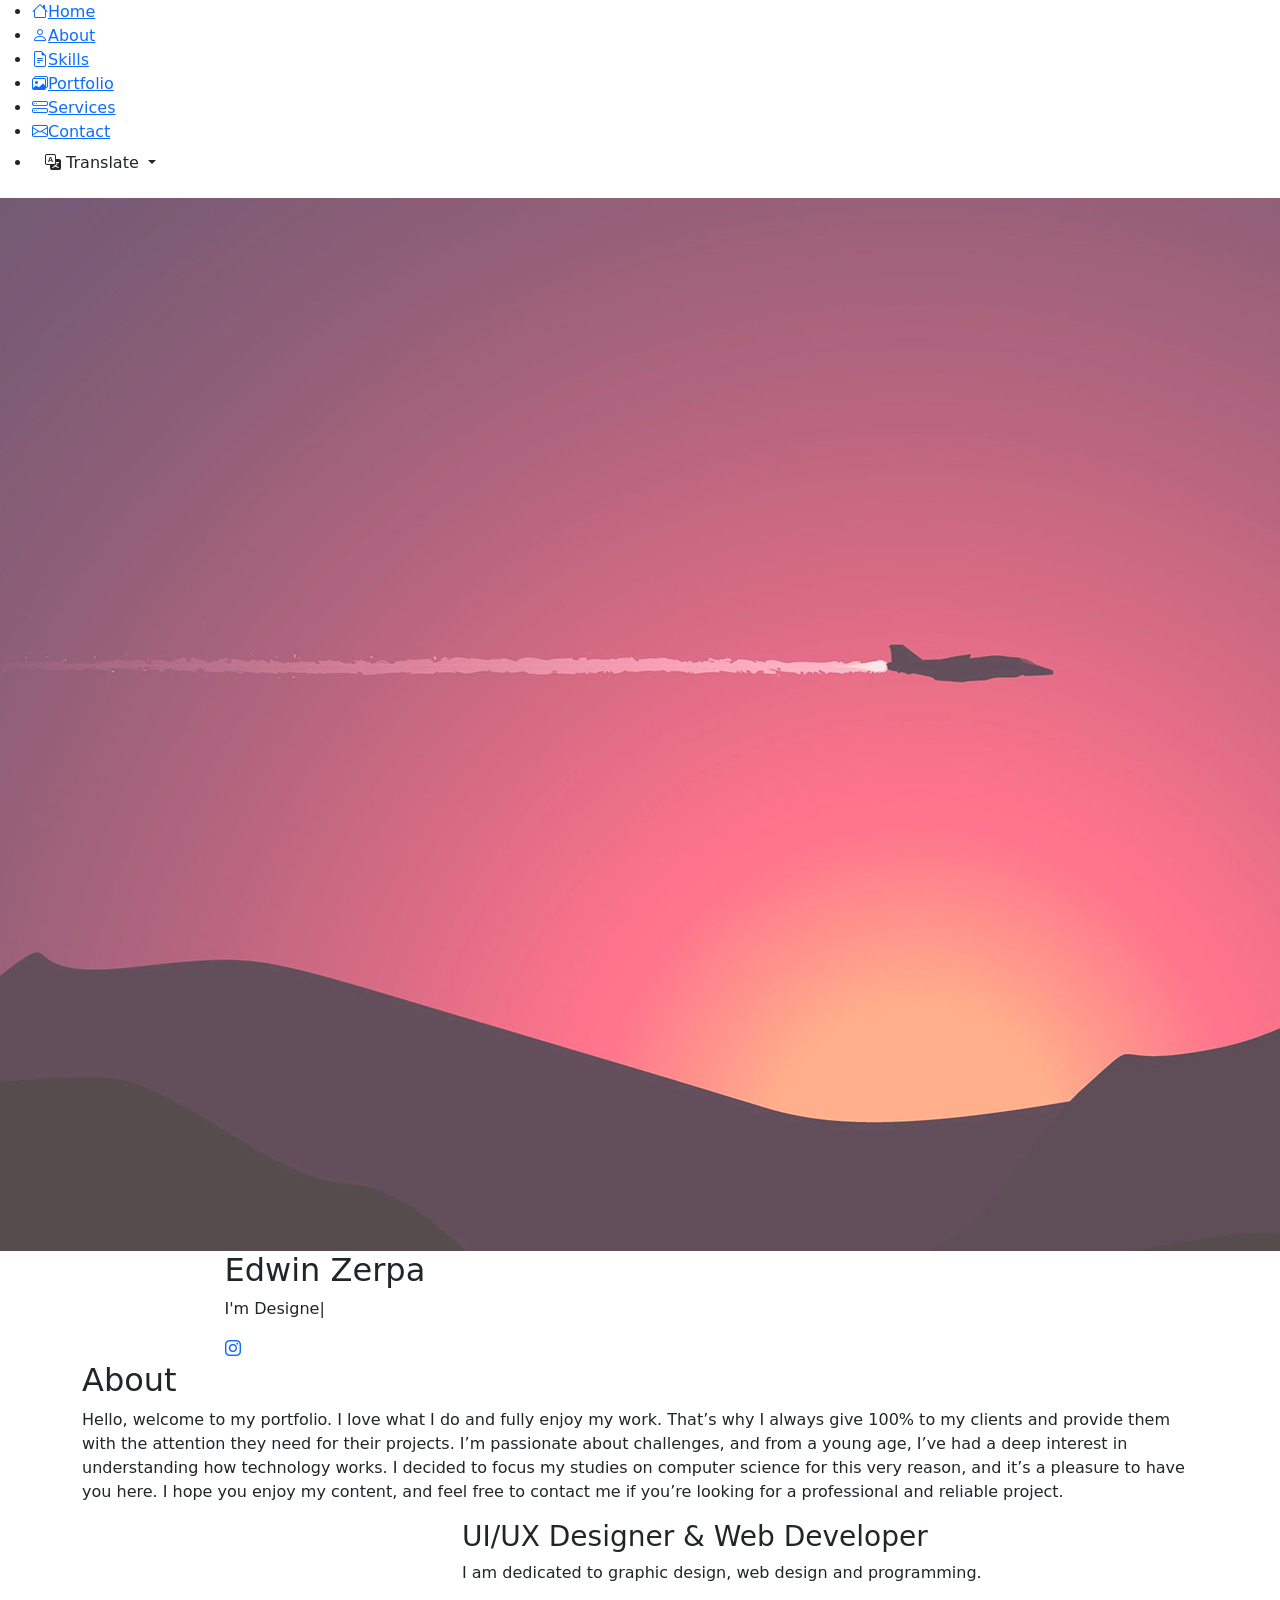
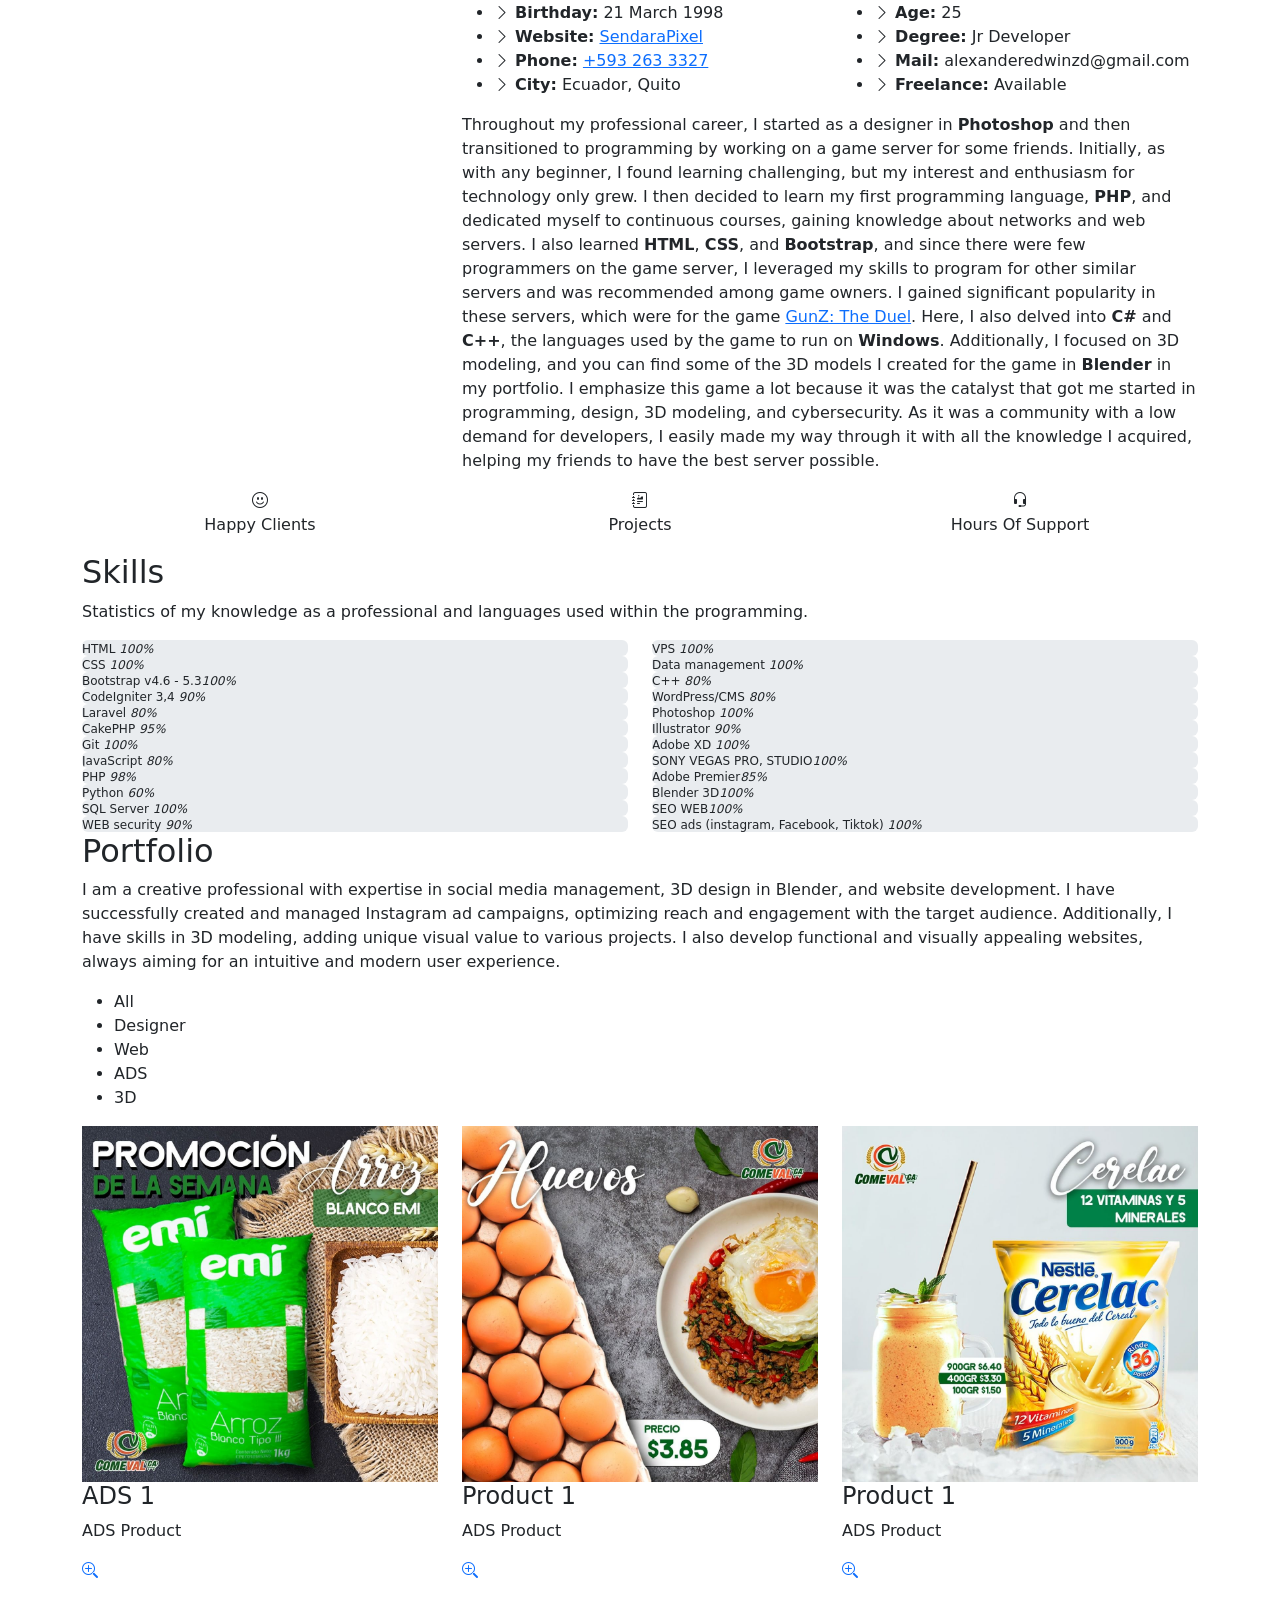
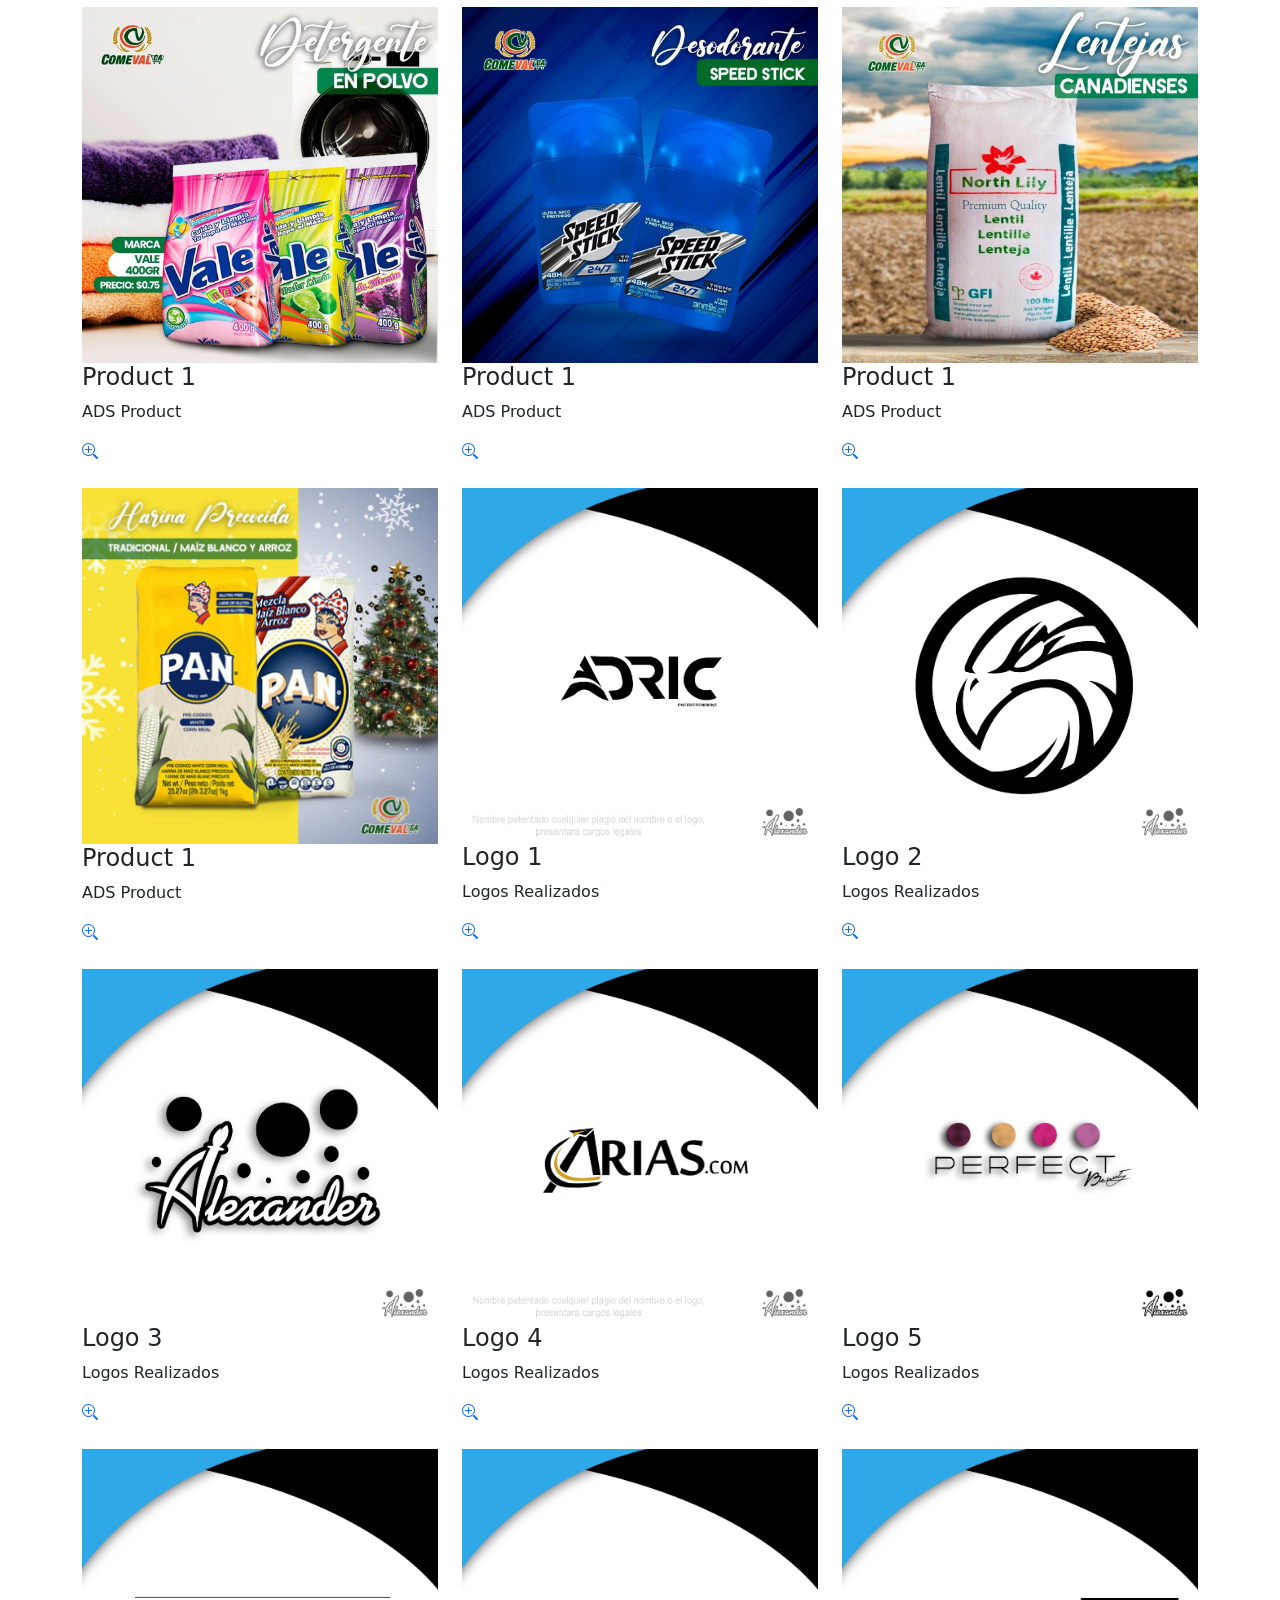
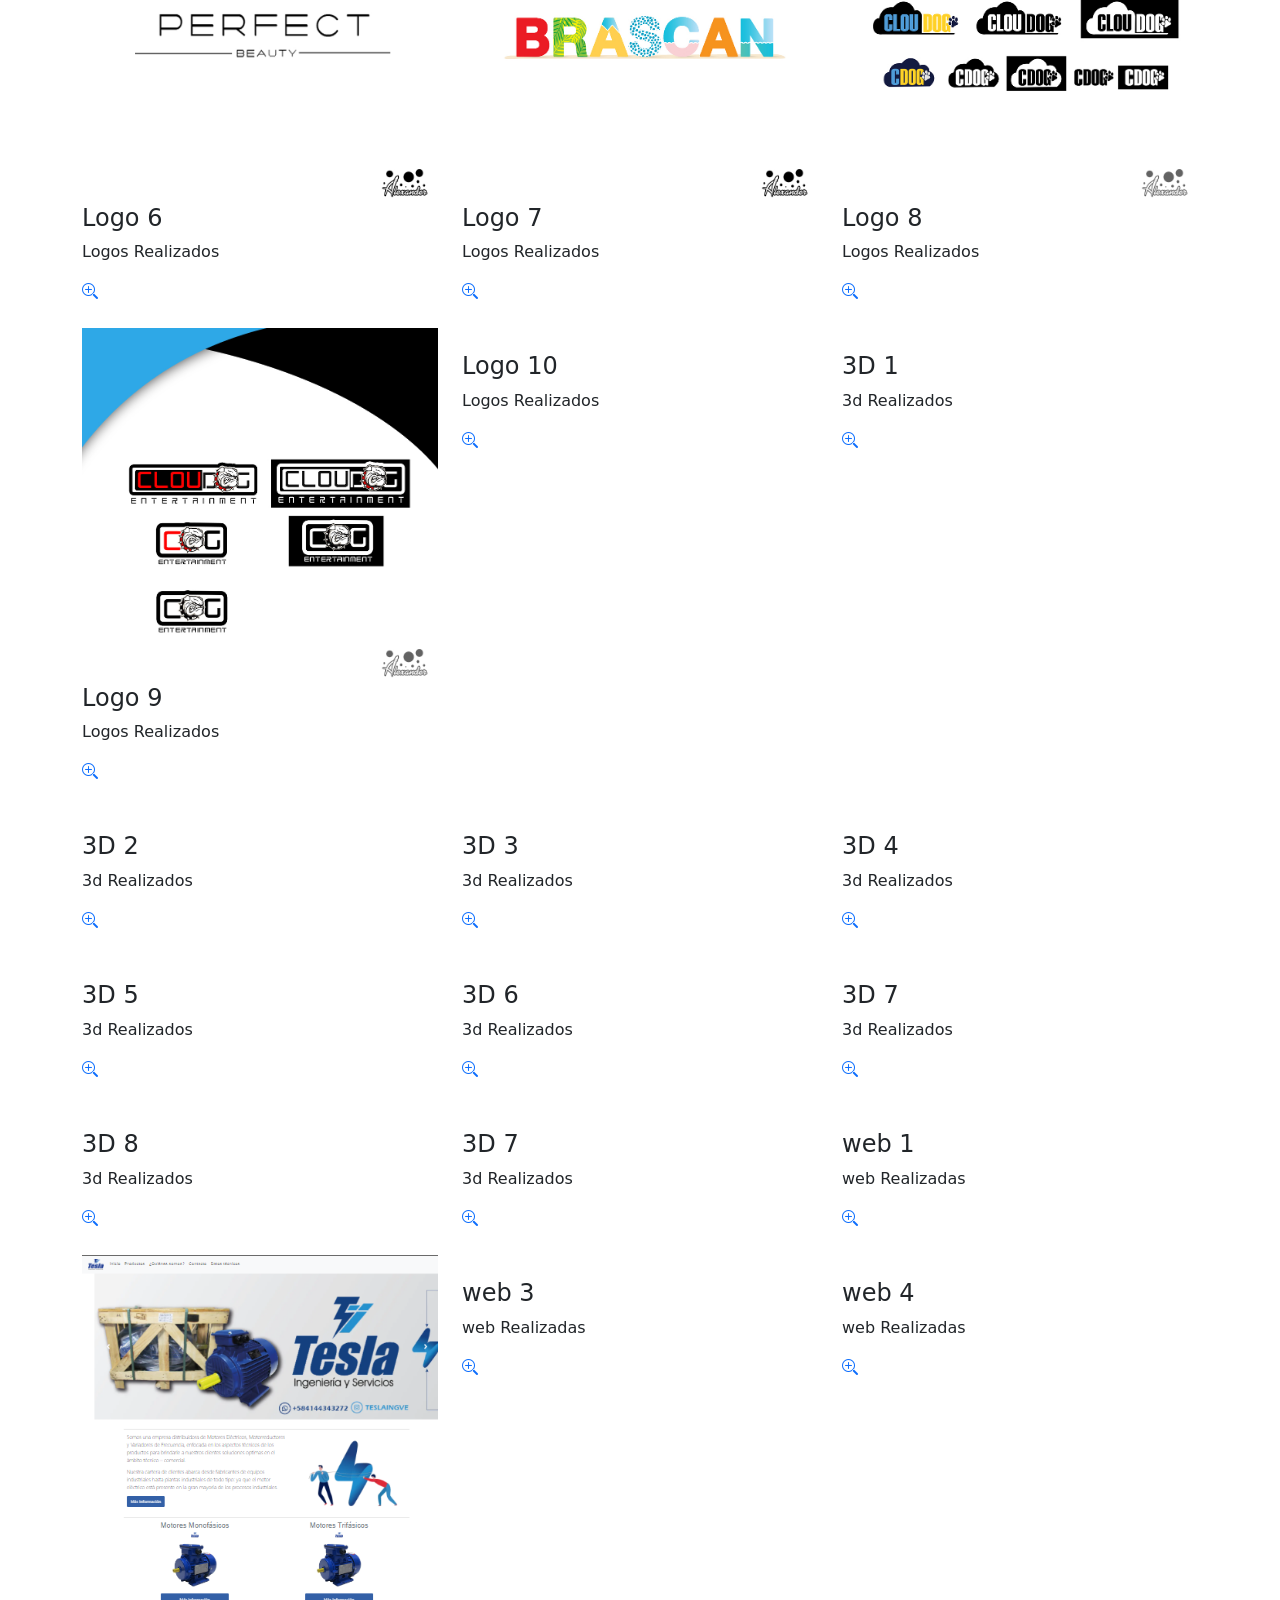
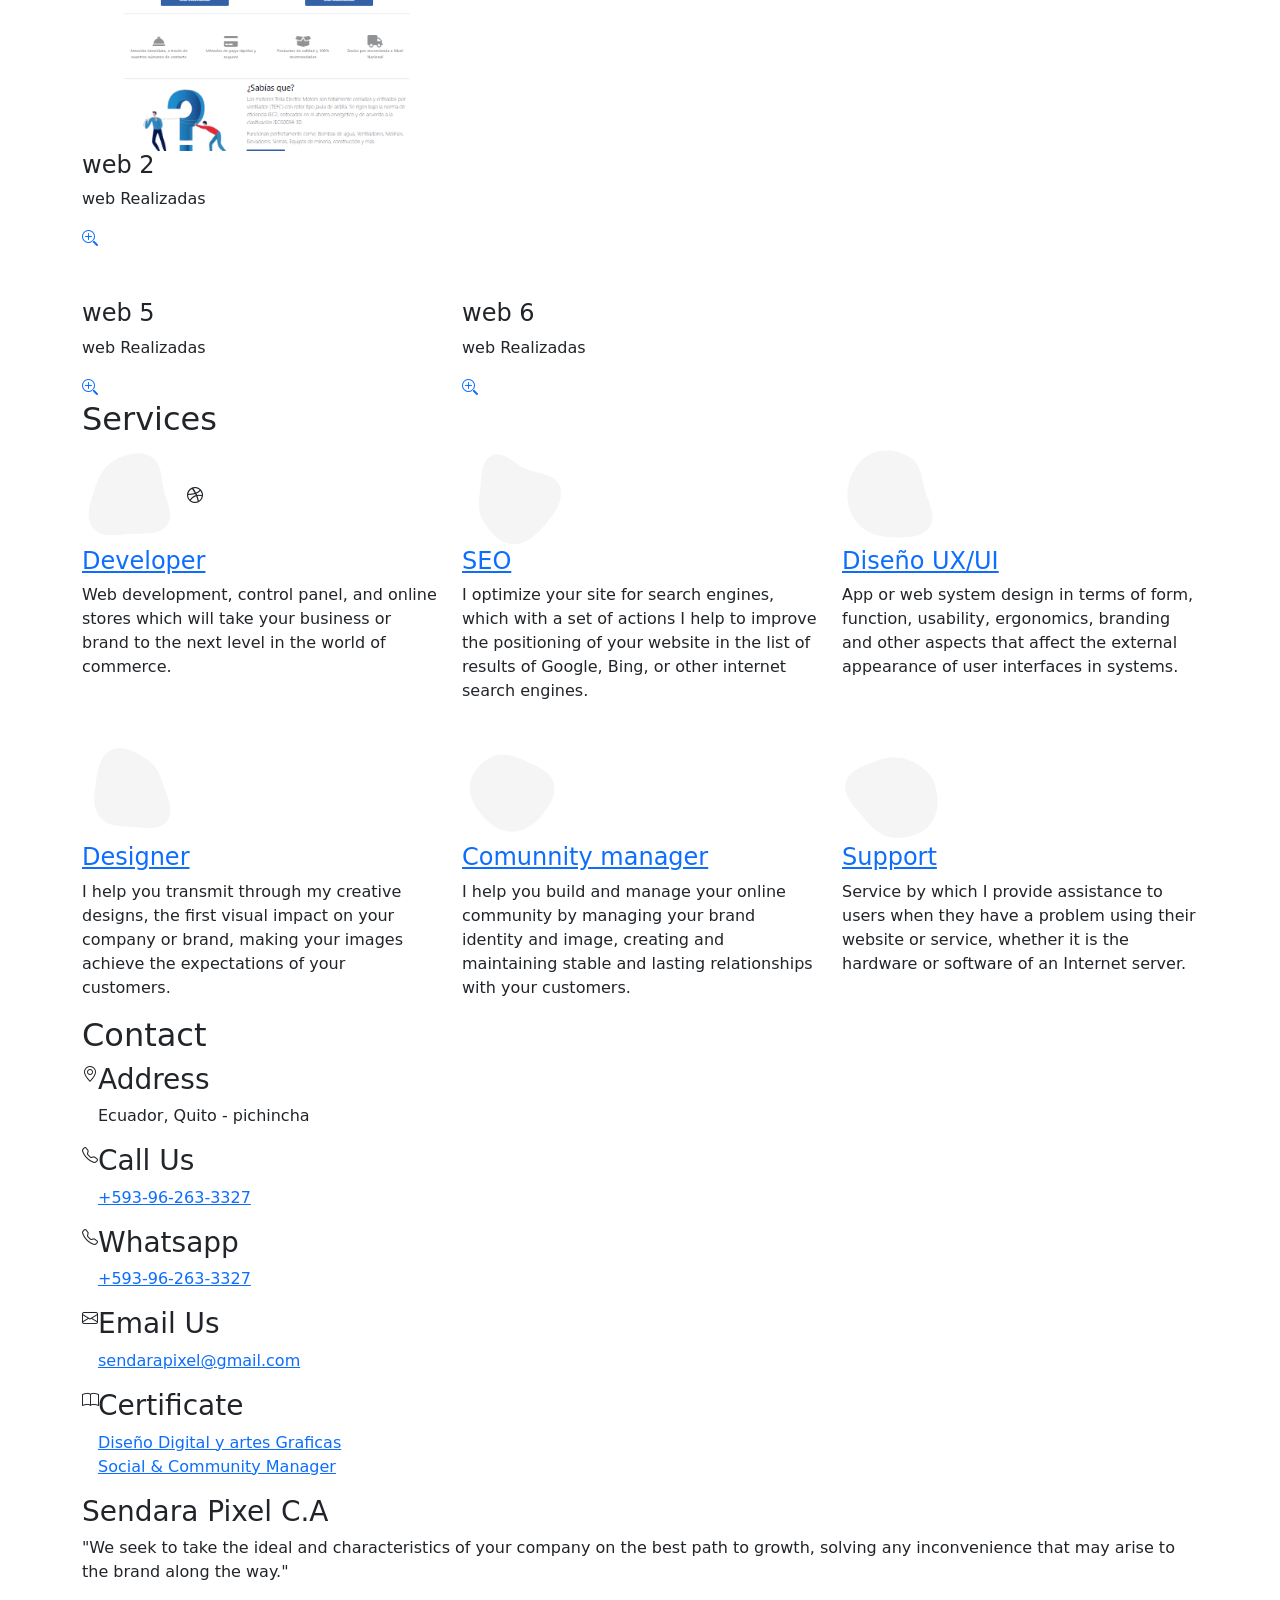
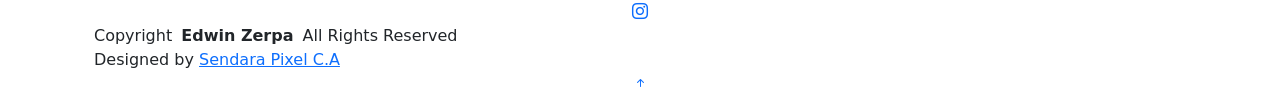
==== index.html @ 55b3fd66 "new cambios" ====
<!DOCTYPE html>
<html lang="en">

<head>
  <meta charset="utf-8">
  <meta content="width=device-width, initial-scale=1.0" name="viewport">
  <title>Edwin Zerpa :: Portfolio</title>
  <meta content="" name="description">
  <meta content="" name="keywords">

  <!-- Favicons -->
  <link href="assets/img/favicon.png" rel="icon">
  <link href="assets/img/apple-touch-icon.png" rel="apple-touch-icon">

  <!-- Fonts -->
  <link href="https://fonts.googleapis.com" rel="preconnect">
  <link href="https://fonts.gstatic.com" rel="preconnect" crossorigin>
  <link
    href="https://fonts.googleapis.com/css2?family=Roboto:ital,wght@0,100;0,300;0,400;0,500;0,700;0,900;1,100;1,300;1,400;1,500;1,700;1,900&family=Poppins:ital,wght@0,100;0,200;0,300;0,400;0,500;0,600;0,700;0,800;0,900;1,100;1,200;1,300;1,400;1,500;1,600;1,700;1,800;1,900&family=Raleway:ital,wght@0,100;0,200;0,300;0,400;0,500;0,600;0,700;0,800;0,900;1,100;1,200;1,300;1,400;1,500;1,600;1,700;1,800;1,900&display=swap"
    rel="stylesheet">

  <!-- Vendor CSS Files -->
  <script src="script.js"></script>
  <link href="assets/vendor/bootstrap/css/bootstrap.min.css" rel="stylesheet">
  <link href="assets/vendor/bootstrap-icons/bootstrap-icons.css" rel="stylesheet">
  <link href="assets/vendor/aos/aos.css" rel="stylesheet">
  <link href="assets/vendor/glightbox/css/glightbox.min.css" rel="stylesheet">
  <link href="assets/vendor/swiper/swiper-bundle.min.css" rel="stylesheet">
  <link href="assets/css/lang.css" rel="stylesheet">

  <!-- Main CSS File -->
  <link href="assets/css/main.css" rel="stylesheet">
</head>

<body class="index-page">

  <header id="header" class="header d-flex flex-column justify-content-center">

    <i class="header-toggle d-xl-none bi bi-list"></i>

    <nav id="navmenu" class="navmenu">
      <ul>
        <li><a href="#bga" class="active"><i class="bi bi-house navicon"></i><span id="Home">Home</span></a></li>
        <li><a href="#about"><i class="bi bi-person navicon"></i><span id="abouts">About</span></a></li>
        <li><a href="#skills"><i class="bi bi-file-earmark-text navicon" ></i><span id="Skills">Skills</span></a></li>
        <li><a href="#portfolio"><i class="bi bi-images navicon"></i><span id="Portfolio">Portfolio</span></a></li>
        <li><a href="#services"><i class="bi bi-hdd-stack navicon"></i><span id="Services">Services</span></a></li>
        <li><a href="#contact"><i class="bi bi-envelope navicon"></i><span id="Contact">Contact</span></a></li>
        <li>
          <div class="dropdown">
            <a class="btn bi bi-translate dropdown-toggle" type="button" data-bs-toggle="dropdown"
              aria-expanded="false">
              <span id="btnlang">Translate</span>
            </a>
            <ul class="dropdown-menu ">
              <li><button onclick="changeLanguage('es')" class="dropdown-item langbtn" id="langs1">Spanish</button></li>
              <li><button onclick="changeLanguage('en')" class="dropdown-item langbtn" id="langs2">English</button></li>
            </ul>
          </div>
        </li>
      </ul>
    </nav>

  </header>

  <main class="main ">

    <!-- Hero Section -->
    <section id="bga" class="bga hero section light-background">

      <img src="assets/img/hero-bg.jpg" alt="">

      <div class="container" data-aos="zoom-out">
        <div class="row justify-content-center">
          <div class="col-lg-9">
            <h2>Edwin Zerpa</h2>
            <p id="iam">I'm <span class="typed" data-typed-items="Designer, Developer, Freelancer"></span></p>
            <div class="social-links">
              <a href="https://www.instagram.com/sendarapixel/"><i class="bi bi-instagram"></i></a>
              <!--<a href="#"><i class="bi bi-linkedin"></i></a>-->
            </div>
          </div>
        </div>
      </div>

    </section><!-- /Hero Section -->

    <!-- About Section -->
    <section id="about" class="about section">

      <!-- Section Title -->
      <section id="about" class="about">
        <div class="container" data-aos="fade-up">

          <div class="section-title">
            <h2 id="aboutg">About</h2>
            <p id="hello">Hello, welcome to my portfolio. I love what I do and fully enjoy my work. That’s why I always
              give 100%
              to my clients and provide them with the attention they need for their projects. I’m passionate about
              challenges, and from a young age, I’ve had a deep interest in understanding how technology works. I
              decided to focus my studies on computer science for this very reason, and it’s a pleasure to have you
              here. I hope you enjoy my content, and feel free to contact me if you’re looking for a professional and
              reliable project.
            </p>
          </div>

          <div class="row">
            <div class="col-lg-4">
              <img src="assets/img/profile2-img.jpg" class="img-fluid" alt="">
            </div>
            <div class="col-lg-8 pt-4 pt-lg-0 content">
              <h3 id="hello3">UI/UX Designer &amp; Web Developer.</h3>
              <p class="font-italic" id="hello4">
                I am dedicated to graphic design, web design and programming.
              </p>
              <div class="row">
                <div class="col-lg-6">
                  <ul>
                    <li><i class="bi bi-chevron-right"></i> <strong>Birthday:</strong> <span>21 March 1998</span></li>
                    <li><i class="bi bi-chevron-right"></i> <strong>Website:</strong> <a
                        href="http://instagram.com/sendarapixel" target="_blank"><span>SendaraPixel</span></a> </li>
                    <li><i class="bi bi-chevron-right"></i> <strong>Phone:</strong> <a href="https://wa.link/g9gs68"
                        target="_blank"> <span>+593 263 3327</span></a></li>
                    <li><i class="bi bi-chevron-right"></i> <strong>City:</strong> <span>Ecuador, Quito</span></li>
                  </ul>
                </div>
                <div class="col-lg-6">
                  <ul>
                    <li><i class="bi bi-chevron-right"></i> <strong>Age:</strong> <span>25</span></li>
                    <li><i class="bi bi-chevron-right"></i> <strong>Degree:</strong> <span>Jr Developer</span></li>
                    <li><i class="bi bi-chevron-right"></i> <strong>Mail:</strong>
                      <span>alexanderedwinzd@gmail.com</span>
                    </li>
                    <li><i class="bi bi-chevron-right"></i> <strong>Freelance:</strong> <span>Available</span></li>
                  </ul>
                </div>
              </div>
              <p id="hello2">
                Throughout my professional career, I started as a designer in <strong>Photoshop</strong> and then
                transitioned to programming by working on a game server for some friends. Initially, as with any
                beginner, I found learning challenging, but my interest and enthusiasm for technology only grew. I then
                decided to learn my first programming language, <strong>PHP</strong>, and dedicated myself to continuous
                courses, gaining knowledge about networks and web servers. I also learned <strong>HTML</strong>, <strong>CSS</strong>, and <strong>Bootstrap</strong>, and
                since there were few programmers on the game server, I leveraged my skills to program for other similar
                servers and was recommended among game owners. I gained significant popularity in these servers, which
                were for the game <a href="https://es.wikipedia.org/wiki/GunZ_The_Duel" target="_blank">GunZ: The
                  Duel</a>. Here, I also delved into <strong>C#</strong> and <strong>C++</strong>, the languages used by
                the game to run on <strong>Windows</strong>. Additionally, I focused on 3D modeling, and you can find
                some of the 3D models I created for the game in <strong>Blender</strong> in my portfolio. I emphasize
                this game a lot because it was the catalyst that got me started in programming, design, 3D modeling, and
                cybersecurity. As it was a community with a low demand for developers, I easily made my way through it
                with all the knowledge I acquired, helping my friends to have the best server possible.
              </p>
            </div>
          </div>

        </div>
      </section><!-- End About Section -->

      <!-- Stats Section -->
      <section id="resume" class="stats section">

        <div class="container" data-aos="fade-up" data-aos-delay="100">

          <div class="row gy-4">

            <div class="col-lg-4 col-md-4 d-flex flex-column align-items-center">
              <i class="bi bi-emoji-smile"></i>
              <div class="stats-item">
                <span data-purecounter-start="0" data-purecounter-end="40" data-purecounter-duration="1"
                  class="purecounter"></span>
                <p>Happy Clients</p>
              </div>
            </div><!-- End Stats Item -->

            <div class="col-lg-4 col-md-4 d-flex flex-column align-items-center">
              <i class="bi bi-journal-richtext"></i>
              <div class="stats-item">
                <span data-purecounter-start="0" data-purecounter-end="100" data-purecounter-duration="1"
                  class="purecounter"></span>
                <p>Projects</p>
              </div>
            </div><!-- End Stats Item -->

            <div class="col-lg-4 col-md-4 d-flex flex-column align-items-center">
              <i class="bi bi-headset"></i>
              <div class="stats-item">
                <span data-purecounter-start="0" data-purecounter-end="2463" data-purecounter-duration="1"
                  class="purecounter"></span>
                <p>Hours Of Support</p>
              </div>
            </div><!-- End Stats Item -->

            <!--<div class="col-lg-3 col-md-6 d-flex flex-column align-items-center">
            <i class="bi bi-people"></i>
            <div class="stats-item">
              <span data-purecounter-start="0" data-purecounter-end="15" data-purecounter-duration="1" class="purecounter"></span>
              <p>Hard Workers</p>
            </div>
          </div> End Stats Item -->

          </div>

        </div>

      </section><!-- /Stats Section -->

      <!-- Skills Section -->
      <section id="skills" class="skills section">

        <!-- Section Title -->
        <div class="container section-title" data-aos="fade-up">
          <h2 id="skills2">Skills</h2>
          <p id="skilldesc">Statistics of my knowledge as a professional and languages ​​used within the programming.</p>
        </div><!-- End Section Title -->

        <div class="container" data-aos="fade-up" data-aos-delay="100">

          <div class="row skills-content skills-animation">

            <div class="col-lg-6">

              <div class="progress">
                <span class="skill">HTML <i class="val">100%</i></span>
                <div class="progress-bar-wrap">
                  <div class="progress-bar" role="progressbar" aria-valuenow="100" aria-valuemin="0"
                    aria-valuemax="100"></div>
                </div>
              </div>

              <div class="progress">
                <span class="skill">CSS <i class="val">100%</i></span>
                <div class="progress-bar-wrap">
                  <div class="progress-bar" role="progressbar" aria-valuenow="100" aria-valuemin="0"
                    aria-valuemax="100"></div>
                </div>
              </div>

              <div class="progress">
                <span class="skill">Bootstrap v4.6 - 5.3<i class="val">100%</i></span>
                <div class="progress-bar-wrap">
                  <div class="progress-bar" role="progressbar" aria-valuenow="100" aria-valuemin="0"
                    aria-valuemax="100"></div>
                </div>
              </div>

              <div class="progress">
                <span class="skill">CodeIgniter 3,4 <i class="val">90%</i></span>
                <div class="progress-bar-wrap">
                  <div class="progress-bar" role="progressbar" aria-valuenow="100" aria-valuemin="0"
                    aria-valuemax="100"></div>
                </div>
              </div>

              <div class="progress">
                <span class="skill">Laravel <i class="val">80%</i></span>
                <div class="progress-bar-wrap">
                  <div class="progress-bar" role="progressbar" aria-valuenow="100" aria-valuemin="0"
                    aria-valuemax="100"></div>
                </div>
              </div>

              <div class="progress">
                <span class="skill">CakePHP <i class="val">95%</i></span>
                <div class="progress-bar-wrap">
                  <div class="progress-bar" role="progressbar" aria-valuenow="100" aria-valuemin="0"
                    aria-valuemax="100"></div>
                </div>
              </div>

              <div class="progress">
                <span class="skill">Git <i class="val">100%</i></span>
                <div class="progress-bar-wrap">
                  <div class="progress-bar" role="progressbar" aria-valuenow="100" aria-valuemin="0"
                    aria-valuemax="100"></div>
                </div>
              </div>


              <div class="progress">
                <span class="skill">JavaScript <i class="val">80%</i></span>
                <div class="progress-bar-wrap">
                  <div class="progress-bar" role="progressbar" aria-valuenow="80" aria-valuemin="0" aria-valuemax="100">
                  </div>
                </div>
              </div>

              <div class="progress">
                <span class="skill">PHP <i class="val">98%</i></span>
                <div class="progress-bar-wrap">
                  <div class="progress-bar" role="progressbar" aria-valuenow="98" aria-valuemin="0" aria-valuemax="100">
                  </div>
                </div>
              </div>
              <div class="progress">
                <span class="skill">Python <i class="val">60%</i></span>
                <div class="progress-bar-wrap">
                  <div class="progress-bar" role="progressbar" aria-valuenow="60" aria-valuemin="0" aria-valuemax="100">
                  </div>
                </div>
              </div>

              <div class="progress">
                <span class="skill">SQL Server <i class="val">100%</i></span>
                <div class="progress-bar-wrap">
                  <div class="progress-bar" role="progressbar" aria-valuenow="100" aria-valuemin="0"
                    aria-valuemax="100"></div>
                </div>
              </div>

              <div class="progress">
                <span class="skill">WEB security <i class="val">90%</i></span>
                <div class="progress-bar-wrap">
                  <div class="progress-bar" role="progressbar" aria-valuenow="90" aria-valuemin="0" aria-valuemax="100">
                  </div>
                </div>
              </div><!-- End Skills Item -->

            </div>

            <div class="col-lg-6">


              <div class="progress">
                <span class="skill">VPS <i class="val">100%</i></span>
                <div class="progress-bar-wrap">
                  <div class="progress-bar" role="progressbar" aria-valuenow="100" aria-valuemin="0"
                    aria-valuemax="100"></div>
                </div>
              </div>

              <div class="progress">
                <span class="skill">Data management <i class="val">100%</i></span>
                <div class="progress-bar-wrap">
                  <div class="progress-bar" role="progressbar" aria-valuenow="100" aria-valuemin="0"
                    aria-valuemax="100"></div>
                </div>
              </div>

              <div class="progress">
                <span class="skill">C++ <i class="val">80%</i></span>
                <div class="progress-bar-wrap">
                  <div class="progress-bar" role="progressbar" aria-valuenow="60" aria-valuemin="0" aria-valuemax="100">
                  </div>
                </div>
              </div>

              <div class="progress">
                <span class="skill">WordPress/CMS <i class="val">80%</i></span>
                <div class="progress-bar-wrap">
                  <div class="progress-bar" role="progressbar" aria-valuenow="80" aria-valuemin="0" aria-valuemax="100">
                  </div>
                </div>
              </div>

              <div class="progress">
                <span class="skill">Photoshop <i class="val">100%</i></span>
                <div class="progress-bar-wrap">
                  <div class="progress-bar" role="progressbar" aria-valuenow="100" aria-valuemin="0"
                    aria-valuemax="100"></div>
                </div>
              </div>

              <div class="progress">
                <span class="skill">Illustrator <i class="val">90%</i></span>
                <div class="progress-bar-wrap">
                  <div class="progress-bar" role="progressbar" aria-valuenow="90" aria-valuemin="0" aria-valuemax="100">
                  </div>
                </div>
              </div>

              <div class="progress">
                <span class="skill">Adobe XD <i class="val">100%</i></span>
                <div class="progress-bar-wrap">
                  <div class="progress-bar" role="progressbar" aria-valuenow="100" aria-valuemin="0"
                    aria-valuemax="100"></div>
                </div>
              </div>

              <div class="progress">
                <span class="skill">SONY VEGAS PRO, STUDIO<i class="val">100%</i></span>
                <div class="progress-bar-wrap">
                  <div class="progress-bar" role="progressbar" aria-valuenow="100" aria-valuemin="0"
                    aria-valuemax="100"></div>
                </div>
              </div>

              <div class="progress">
                <span class="skill">Adobe Premier<i class="val">85%</i></span>
                <div class="progress-bar-wrap">
                  <div class="progress-bar" role="progressbar" aria-valuenow="100" aria-valuemin="0"
                    aria-valuemax="100"></div>
                </div>
              </div>

              <div class="progress">
                <span class="skill">Blender 3D<i class="val">100%</i></span>
                <div class="progress-bar-wrap">
                  <div class="progress-bar" role="progressbar" aria-valuenow="100" aria-valuemin="0"
                    aria-valuemax="100"></div>
                </div>
              </div>

              <div class="progress">
                <span class="skill">SEO WEB<i class="val">100%</i></span>
                <div class="progress-bar-wrap">
                  <div class="progress-bar" role="progressbar" aria-valuenow="100" aria-valuemin="0"
                    aria-valuemax="100"></div>
                </div>
              </div>

              <div class="progress">
                <span class="skill">SEO ads (instagram, Facebook, Tiktok) <i class="val">100%</i></span>
                <div class="progress-bar-wrap">
                  <div class="progress-bar" role="progressbar" aria-valuenow="100" aria-valuemin="0"
                    aria-valuemax="100"></div>
                </div>
              </div><!-- End Skills Item -->


            </div>

          </div>

        </div>

      </section><!-- /Skills Section -->

      <!-- Resume Section 
    <section id="resume" class="resume section">

      
      <div class="container section-title" data-aos="fade-up">
        <h2>Resume</h2>
        <p>Magnam dolores commodi suscipit. Necessitatibus eius consequatur ex aliquid fuga eum quidem. Sit sint consectetur velit. Quisquam quos quisquam cupiditate. Et nemo qui impedit suscipit alias ea. Quia fugiat sit in iste officiis commodi quidem hic quas.</p>
      </div>

      <div class="container">

        <div class="row">

          <div class="col-lg-6" data-aos="fade-up" data-aos-delay="100">
            <h3 class="resume-title">Sumary</h3>

            <div class="resume-item pb-0">
              <h4>Brandon Johnson</h4>
              <p><em>Innovative and deadline-driven Graphic Designer with 3+ years of experience designing and developing user-centered digital/print marketing material from initial concept to final, polished deliverable.</em></p>
              <ul>
                <li>Portland par 127,Orlando, FL</li>
                <li>(123) 456-7891</li>
                <li>alice.barkley@example.com</li>
              </ul>
            </div>

            <h3 class="resume-title">Education</h3>
            <div class="resume-item">
              <h4>Master of Fine Arts &amp; Graphic Design</h4>
              <h5>2015 - 2016</h5>
              <p><em>Rochester Institute of Technology, Rochester, NY</em></p>
              <p>Qui deserunt veniam. Et sed aliquam labore tempore sed quisquam iusto autem sit. Ea vero voluptatum qui ut dignissimos deleniti nerada porti sand markend</p>
            </div>

            <div class="resume-item">
              <h4>Bachelor of Fine Arts &amp; Graphic Design</h4>
              <h5>2010 - 2014</h5>
              <p><em>Rochester Institute of Technology, Rochester, NY</em></p>
              <p>Quia nobis sequi est occaecati aut. Repudiandae et iusto quae reiciendis et quis Eius vel ratione eius unde vitae rerum voluptates asperiores voluptatem Earum molestiae consequatur neque etlon sader mart dila</p>
            </div>

          </div>

          <div class="col-lg-6" data-aos="fade-up" data-aos-delay="200">
            <h3 class="resume-title">Professional Experience</h3>
            <div class="resume-item">
              <h4>Senior graphic design specialist</h4>
              <h5>2019 - Present</h5>
              <p><em>Experion, New York, NY </em></p>
              <ul>
                <li>Lead in the design, development, and implementation of the graphic, layout, and production communication materials</li>
                <li>Delegate tasks to the 7 members of the design team and provide counsel on all aspects of the project. </li>
                <li>Supervise the assessment of all graphic materials in order to ensure quality and accuracy of the design</li>
                <li>Oversee the efficient use of production project budgets ranging from $2,000 - $25,000</li>
              </ul>
            </div>

            <div class="resume-item">
              <h4>Graphic design specialist</h4>
              <h5>2017 - 2018</h5>
              <p><em>Stepping Stone Advertising, New York, NY</em></p>
              <ul>
                <li>Developed numerous marketing programs (logos, brochures,infographics, presentations, and advertisements).</li>
                <li>Managed up to 5 projects or tasks at a given time while under pressure</li>
                <li>Recommended and consulted with clients on the most appropriate graphic design</li>
                <li>Created 4+ design presentations and proposals a month for clients and account managers</li>
              </ul>
            </div>

          </div>

        </div>

      </div>

    </section>/Resume Section -->

      <!-- Portfolio Section -->
      <section id="portfolio" class="portfolio section">

        <!-- Section Title -->
        <div class="container section-title" data-aos="fade-up">
          <h2 id="porfoliotittle">Portfolio</h2>
          <p id="porfdesc">I am a creative professional with expertise in social media management, 3D design in Blender, and website
            development. I have successfully created and managed Instagram ad campaigns, optimizing reach and engagement
            with the target audience. Additionally, I have skills in 3D modeling, adding unique visual value to various
            projects. I also develop functional and visually appealing websites, always aiming for an intuitive and
            modern user experience.</p>
        </div><!-- End Section Title -->

        <div class="container">

          <div class="isotope-layout" data-default-filter="*" data-layout="masonry" data-sort="original-order">

            <ul class="portfolio-filters isotope-filters" data-aos="fade-up" data-aos-delay="100">
              <li data-filter="*" class="filter-active">All</li>
              <li data-filter=".filter-designer">Designer</li>
              <!--<li data-filter=".filter-card">Logos</li>-->
              <li data-filter=".filter-web">Web</li>
              <li data-filter=".filter-ads">ADS</li>
              <li data-filter=".filter-3d">3D</li>
              <!-- <li data-filter=".filter-img">Wallpaper</li>-->
            </ul><!-- End Portfolio Filters -->

            <div class="row gy-4 isotope-container" data-aos="fade-up" data-aos-delay="200">

              <div class="col-lg-4 col-md-6 portfolio-item isotope-item filter-ads">
                <img src="assets/img/portfolio/ads2.jpg" class="img-fluid" alt="">
                <div class="portfolio-info">
                  <h4>ADS 1</h4>
                  <p>ADS Product</p>
                  <a href="assets/img/portfolio/ads2.jpg" title="ADS 1" data-gallery="portfolio-gallery-app"
                    class="glightbox preview-link"><i class="bi bi-zoom-in"></i></a>
                  <!--<a href="portfolio-details.html" title="More Details" class="details-link"><i
                      class="bi bi-link-45deg"></i></a>-->
                </div>
              </div><!-- End Portfolio Item -->

              <div class="col-lg-4 col-md-6 portfolio-item isotope-item filter-ads">
                <img src="assets/img/portfolio/ads3.jpg" class="img-fluid" alt="">
                <div class="portfolio-info">
                  <h4>Product 1</h4>
                  <p>ADS Product</p>
                  <a href="assets/img/portfolio/ads3.jpg" title="ADS 2" data-gallery="portfolio-gallery-product"
                    class="glightbox preview-link"><i class="bi bi-zoom-in"></i></a>
                </div>
              </div>

              <div class="col-lg-4 col-md-6 portfolio-item isotope-item filter-ads">
                <img src="assets/img/portfolio/ads4.jpg" class="img-fluid" alt="">
                <div class="portfolio-info">
                  <h4>Product 1</h4>
                  <p>ADS Product</p>
                  <a href="assets/img/portfolio/ads4.jpg" title="ADS 3" data-gallery="portfolio-gallery-product"
                    class="glightbox preview-link"><i class="bi bi-zoom-in"></i></a>
                </div>
              </div>

              <div class="col-lg-4 col-md-6 portfolio-item isotope-item filter-ads">
                <img src="assets/img/portfolio/ads5.jpg" class="img-fluid" alt="">
                <div class="portfolio-info">
                  <h4>Product 1</h4>
                  <p>ADS Product</p>
                  <a href="assets/img/portfolio/ads5.jpg" title="ADS 2" data-gallery="portfolio-gallery-product"
                    class="glightbox preview-link"><i class="bi bi-zoom-in"></i></a>
                </div>
              </div>

              <div class="col-lg-4 col-md-6 portfolio-item isotope-item filter-ads">
                <img src="assets/img/portfolio/ads6.jpg" class="img-fluid" alt="">
                <div class="portfolio-info">
                  <h4>Product 1</h4>
                  <p>ADS Product</p>
                  <a href="assets/img/portfolio/ads6.jpg" title="ADS 2" data-gallery="portfolio-gallery-product"
                    class="glightbox preview-link"><i class="bi bi-zoom-in"></i></a>
                </div>
              </div>

              <div class="col-lg-4 col-md-6 portfolio-item isotope-item filter-ads">
                <img src="assets/img/portfolio/ads7.jpg" class="img-fluid" alt="">
                <div class="portfolio-info">
                  <h4>Product 1</h4>
                  <p>ADS Product</p>
                  <a href="assets/img/portfolio/ads7.jpg" title="ADS 2" data-gallery="portfolio-gallery-product"
                    class="glightbox preview-link"><i class="bi bi-zoom-in"></i></a>
                </div>
              </div>

              <div class="col-lg-4 col-md-6 portfolio-item isotope-item filter-ads">
                <img src="assets/img/portfolio/ads8.jpg" class="img-fluid" alt="">
                <div class="portfolio-info">
                  <h4>Product 1</h4>
                  <p>ADS Product</p>
                  <a href="assets/img/portfolio/ads8.jpg" title="ADS 2" data-gallery="portfolio-gallery-product"
                    class="glightbox preview-link"><i class="bi bi-zoom-in"></i></a>
                </div>
              </div>

              <!-- End Portfolio Item -->

              <div class="col-lg-4 col-md-6 portfolio-item isotope-item filter-designer">
                <img src="assets/img/ilustraciones/adric.jpg" class="img-fluid" alt="">
                <div class="portfolio-info">
                  <h4>Logo 1</h4>
                  <p>Logos Realizados</p>
                  <a href="assets/img/ilustraciones/adric.jpg" title="logo 1" data-gallery="portfolio-gallery-branding"
                    class="glightbox preview-link"><i class="bi bi-zoom-in"></i></a>
                </div>
              </div>

              <div class="col-lg-4 col-md-6 portfolio-item isotope-item filter-designer">
                <img src="assets/img/ilustraciones/aguila.jpg" class="img-fluid" alt="">
                <div class="portfolio-info">
                  <h4>Logo 2</h4>
                  <p>Logos Realizados</p>
                  <a href="assets/img/ilustraciones/aguila.jpg" title="logo 2" data-gallery="portfolio-gallery-branding"
                    class="glightbox preview-link"><i class="bi bi-zoom-in"></i></a>
                </div>
              </div>

              <div class="col-lg-4 col-md-6 portfolio-item isotope-item filter-designer">
                <img src="assets/img/ilustraciones/alexander.jpg" class="img-fluid" alt="">
                <div class="portfolio-info">
                  <h4>Logo 3</h4>
                  <p>Logos Realizados</p>
                  <a href="assets/img/ilustraciones/alexander.jpg" title="logo 3"
                    data-gallery="portfolio-gallery-branding" class="glightbox preview-link"><i
                      class="bi bi-zoom-in"></i></a>
                </div>
              </div>

              <div class="col-lg-4 col-md-6 portfolio-item isotope-item filter-designer">
                <img src="assets/img/ilustraciones/arias.jpg" class="img-fluid" alt="">
                <div class="portfolio-info">
                  <h4>Logo 4</h4>
                  <p>Logos Realizados</p>
                  <a href="assets/img/ilustraciones/arias.jpg" title="logo 4" data-gallery="portfolio-gallery-branding"
                    class="glightbox preview-link"><i class="bi bi-zoom-in"></i></a>
                </div>
              </div>

              <div class="col-lg-4 col-md-6 portfolio-item isotope-item filter-designer">
                <img src="assets/img/ilustraciones/beauty2.jpg" class="img-fluid" alt="">
                <div class="portfolio-info">
                  <h4>Logo 5</h4>
                  <p>Logos Realizados</p>
                  <a href="assets/img/ilustraciones/beauty2.jpg" title="logo 5"
                    data-gallery="portfolio-gallery-branding" class="glightbox preview-link"><i
                      class="bi bi-zoom-in"></i></a>
                </div>
              </div>

              <div class="col-lg-4 col-md-6 portfolio-item isotope-item filter-designer">
                <img src="assets/img/ilustraciones/beauty.jpg" class="img-fluid" alt="">
                <div class="portfolio-info">
                  <h4>Logo 6</h4>
                  <p>Logos Realizados</p>
                  <a href="assets/img/ilustraciones/beauty.jpg" title="logo 6" data-gallery="portfolio-gallery-branding"
                    class="glightbox preview-link"><i class="bi bi-zoom-in"></i></a>
                </div>
              </div>

              <div class="col-lg-4 col-md-6 portfolio-item isotope-item filter-designer">
                <img src="assets/img/ilustraciones/bras.jpg" class="img-fluid" alt="">
                <div class="portfolio-info">
                  <h4>Logo 7</h4>
                  <p>Logos Realizados</p>
                  <a href="assets/img/ilustraciones/bras.jpg" title="logo 7" data-gallery="portfolio-gallery-branding"
                    class="glightbox preview-link"><i class="bi bi-zoom-in"></i></a>
                </div>
              </div>


              <div class="col-lg-4 col-md-6 portfolio-item isotope-item filter-designer">
                <img src="assets/img/ilustraciones/cloudogbasic.jpg" class="img-fluid" alt="">
                <div class="portfolio-info">
                  <h4>Logo 8</h4>
                  <p>Logos Realizados</p>
                  <a href="assets/img/ilustraciones/cloudogbasic.jpg" title="logo 8"
                    data-gallery="portfolio-gallery-branding" class="glightbox preview-link"><i
                      class="bi bi-zoom-in"></i></a>
                </div>
              </div>

              <div class="col-lg-4 col-md-6 portfolio-item isotope-item filter-designer">
                <img src="assets/img/ilustraciones/cloudogmedio.jpg" class="img-fluid" alt="">
                <div class="portfolio-info">
                  <h4>Logo 9</h4>
                  <p>Logos Realizados</p>
                  <a href="assets/img/ilustraciones/cloudogmedio.jpg" title="logo 9"
                    data-gallery="portfolio-gallery-branding" class="glightbox preview-link"><i
                      class="bi bi-zoom-in"></i></a>
                </div>
              </div>

              <div class="col-lg-4 col-md-6 portfolio-item isotope-item filter-designer">
                <img src="assets/img/ilustraciones/multinivel.jpg" class="img-fluid" alt="">
                <div class="portfolio-info">
                  <h4>Logo 10</h4>
                  <p>Logos Realizados</p>
                  <a href="assets/img/ilustraciones/multinivel.jpg" title="logo 10"
                    data-gallery="portfolio-gallery-branding" class="glightbox preview-link"><i
                      class="bi bi-zoom-in"></i></a>
                </div>
              </div>

              <!-- juegos -->
              <div class="col-lg-4 col-md-6 portfolio-item isotope-item filter-3d">
                <img src="assets/img/juegos/arma.png" class="img-fluid" alt="">
                <div class="portfolio-info">
                  <h4>3D 1</h4>
                  <p>3d Realizados</p>
                  <a href="assets/img/juegos/arma.png" title="3D 1" data-gallery="portfolio-gallery-branding"
                    class="glightbox preview-link"><i class="bi bi-zoom-in"></i></a>
                </div>
              </div>

              <div class="col-lg-4 col-md-6 portfolio-item isotope-item filter-3d">
                <img src="assets/img/juegos/chaleco.png" class="img-fluid" alt="">
                <div class="portfolio-info">
                  <h4>3D 2</h4>
                  <p>3d Realizados</p>
                  <a href="assets/img/juegos/chaleco.png" title="3D 2" data-gallery="portfolio-gallery-branding"
                    class="glightbox preview-link"><i class="bi bi-zoom-in"></i></a>
                </div>
              </div>

              <div class="col-lg-4 col-md-6 portfolio-item isotope-item filter-3d">
                <img src="assets/img/juegos/corona.png" class="img-fluid" alt="">
                <div class="portfolio-info">
                  <h4>3D 3</h4>
                  <p>3d Realizados</p>
                  <a href="assets/img/juegos/corona.png" title="3D 3" data-gallery="portfolio-gallery-branding"
                    class="glightbox preview-link"><i class="bi bi-zoom-in"></i></a>
                </div>
              </div>


              <div class="col-lg-4 col-md-6 portfolio-item isotope-item filter-3d">
                <img src="assets/img/juegos/df.png" class="img-fluid" alt="">
                <div class="portfolio-info">
                  <h4>3D 4</h4>
                  <p>3d Realizados</p>
                  <a href="assets/img/juegos/df.png" title="3D 4" data-gallery="portfolio-gallery-branding"
                    class="glightbox preview-link"><i class="bi bi-zoom-in"></i></a>
                </div>
              </div>

              <div class="col-lg-4 col-md-6 portfolio-item isotope-item filter-3d">
                <img src="assets/img/juegos/espadaglory.png" class="img-fluid" alt="">
                <div class="portfolio-info">
                  <h4>3D 5</h4>
                  <p>3d Realizados</p>
                  <a href="assets/img/juegos/espadaglory.png" title="3D 5" data-gallery="portfolio-gallery-branding"
                    class="glightbox preview-link"><i class="bi bi-zoom-in"></i></a>
                </div>
              </div>

              <div class="col-lg-4 col-md-6 portfolio-item isotope-item filter-3d">
                <img src="assets/img/juegos/espapickashu.png" class="img-fluid" alt="">
                <div class="portfolio-info">
                  <h4>3D 6</h4>
                  <p>3d Realizados</p>
                  <a href="assets/img/juegos/espapickashu.png" title="3D 6" data-gallery="portfolio-gallery-branding"
                    class="glightbox preview-link"><i class="bi bi-zoom-in"></i></a>
                </div>
              </div>

              <div class="col-lg-4 col-md-6 portfolio-item isotope-item filter-3d">
                <img src="assets/img/juegos/goku.png" class="img-fluid" alt="">
                <div class="portfolio-info">
                  <h4>3D 7</h4>
                  <p>3d Realizados</p>
                  <a href="assets/img/juegos/goku.png" title="3D 7" data-gallery="portfolio-gallery-branding"
                    class="glightbox preview-link"><i class="bi bi-zoom-in"></i></a>
                </div>
              </div>

              <div class="col-lg-4 col-md-6 portfolio-item isotope-item filter-3d">
                <img src="assets/img/juegos/lanzaglory.png" class="img-fluid" alt="">
                <div class="portfolio-info">
                  <h4>3D 8</h4>
                  <p>3d Realizados</p>
                  <a href="assets/img/juegos/lanzaglory.png" title="3D 8" data-gallery="portfolio-gallery-branding"
                    class="glightbox preview-link"><i class="bi bi-zoom-in"></i></a>
                </div>
              </div>

              <div class="col-lg-4 col-md-6 portfolio-item isotope-item filter-3d">
                <img src="assets/img/juegos/12.png" class="img-fluid" alt="">
                <div class="portfolio-info">
                  <h4>3D 7</h4>
                  <p>3d Realizados</p>
                  <a href="assets/img/juegos/12.png" title="3D 8" data-gallery="portfolio-gallery-branding"
                    class="glightbox preview-link"><i class="bi bi-zoom-in"></i></a>
                </div>
              </div>

              <!--WEBSITES-->

              <div class="col-lg-4 col-md-6 portfolio-item isotope-item filter-web">
                <img src="assets/img/web/cpanelgame.png" class="img-fluid" alt="">
                <div class="portfolio-info">
                  <h4>web 1</h4>
                  <p>web Realizadas</p>
                  <a href="assets/img/web/cpanelgame.png" title="web 1" data-gallery="portfolio-gallery-branding"
                    class="glightbox preview-link"><i class="bi bi-zoom-in"></i></a>
                </div>
              </div>


              <div class="col-lg-4 col-md-6 portfolio-item isotope-item filter-web">
                <img src="assets/img/web/teslamotors.png" class="img-fluid" alt="">
                <div class="portfolio-info">
                  <h4>web 2</h4>
                  <p>web Realizadas</p>
                  <a href="assets/img/web/teslamotors.png" title="web 2" data-gallery="portfolio-gallery-branding"
                    class="glightbox preview-link"><i class="bi bi-zoom-in"></i></a>
                </div>
              </div>


              <div class="col-lg-4 col-md-6 portfolio-item isotope-item filter-web">
                <img src="assets/img/web/carbocentella.png" class="img-fluid" alt="">
                <div class="portfolio-info">
                  <h4>web 3</h4>
                  <p>web Realizadas</p>
                  <a href="assets/img/web/carbocentella.png" title="web 3" data-gallery="portfolio-gallery-branding"
                    class="glightbox preview-link"><i class="bi bi-zoom-in"></i></a>
                </div>
              </div>

              <div class="col-lg-4 col-md-6 portfolio-item isotope-item filter-web">
                <img src="assets/img/web/webecommerce.png" class="img-fluid" alt="">
                <div class="portfolio-info">
                  <h4>web 4</h4>
                  <p>web Realizadas</p>
                  <a href="assets/img/web/webecommerce.png" title="web 4" data-gallery="portfolio-gallery-branding"
                    class="glightbox preview-link"><i class="bi bi-zoom-in"></i></a>
                </div>
              </div>

              <div class="col-lg-4 col-md-6 portfolio-item isotope-item filter-web">
                <img src="assets/img/web/tiendaonline.png" class="img-fluid" alt="">
                <div class="portfolio-info">
                  <h4>web 5</h4>
                  <p>web Realizadas</p>
                  <a href="assets/img/web/tiendaonline.png" title="web 5" data-gallery="portfolio-gallery-branding"
                    class="glightbox preview-link"><i class="bi bi-zoom-in"></i></a>
                </div>
              </div>

              <div class="col-lg-4 col-md-6 portfolio-item isotope-item filter-web">
                <img src="assets/img/web/websiteadric.png" class="img-fluid" alt="">
                <div class="portfolio-info">
                  <h4>web 6</h4>
                  <p>web Realizadas</p>
                  <a href="assets/img/web/websiteadric.png" title="web 6" data-gallery="portfolio-gallery-branding"
                    class="glightbox preview-link"><i class="bi bi-zoom-in"></i></a>
                </div>
              </div>








            </div><!-- End Portfolio Container -->

          </div>

        </div>

      </section><!-- /Portfolio Section -->

      <!-- Services Section -->
      <section id="services" class="services">
        <div class="container" data-aos="fade-up">

          <div class="section-title">
            <h2>Services</h2>
          </div>

          <div class="row">

            <div class="col-lg-4 col-md-6 d-flex align-items-stretch" data-aos="zoom-in" data-aos-delay="100">
              <div class="icon-box iconbox-blue">
                <div class="icon">
                  <svg width="100" height="100" viewBox="0 0 600 600" xmlns="http://www.w3.org/2000/svg">
                    <path stroke="none" stroke-width="0" fill="#f5f5f5"
                      d="M300,521.0016835830174C376.1290562159157,517.8887921683347,466.0731472004068,529.7835943286574,510.70327084640275,468.03025145048787C554.3714126377745,407.6079735673963,508.03601936045806,328.9844924480964,491.2728898941984,256.3432110539036C474.5976632858925,184.082847569629,479.9380746630129,96.60480741107993,416.23090153303,58.64404602377083C348.86323505073057,18.502131276798302,261.93793281208167,40.57373210992963,193.5410806939664,78.93577620505333C130.42746243093433,114.334589627462,98.30271207620316,179.96522072025542,76.75703585869454,249.04625023123273C51.97151888228291,328.5150500222984,13.704378332031375,421.85034740162234,66.52175969318436,486.19268352777647C119.04800174914682,550.1803526380478,217.28368757567262,524.383925680826,300,521.0016835830174">
                    </path>
                  </svg>
                  <i class="bx bi-dribbble"></i>
                </div>
                <h4><a href="">Developer</a></h4>
                <p id="developer">Web development, control panel, and online stores which will take your business or brand to the next
                  level in the world of commerce.</p>
              </div>
            </div>

            <div class="col-lg-4 col-md-6 d-flex align-items-stretch mt-4 mt-md-0" data-aos="zoom-in"
              data-aos-delay="200">
              <div class="icon-box iconbox-orange ">
                <div class="icon">
                  <svg width="100" height="100" viewBox="0 0 600 600" xmlns="http://www.w3.org/2000/svg">
                    <path stroke="none" stroke-width="0" fill="#f5f5f5"
                      d="M300,582.0697525312426C382.5290701553225,586.8405444964366,449.9789794690241,525.3245884688669,502.5850820975895,461.55621195738473C556.606425686781,396.0723002908107,615.8543463187945,314.28637112970534,586.6730223649479,234.56875336149918C558.9533121215079,158.8439757836574,454.9685369536778,164.00468322053177,381.49747125262974,130.76875717737553C312.15926192815925,99.40240125094834,248.97055460311594,18.661163978235184,179.8680185752513,50.54337015887873C110.5421016452524,82.52863877960104,119.82277516462835,180.83849132639028,109.12597500060166,256.43424936330496C100.08760227029461,320.3096726198365,92.17705696193138,384.0621239912766,124.79988738764834,439.7174275375508C164.83382741302287,508.01625554203684,220.96474134820875,577.5009287672846,300,582.0697525312426">
                    </path>
                  </svg>
                  <i class="bx bx-file"></i>
                </div>
                <h4><a href="">SEO</a></h4>
                <p id="seo">I optimize your site for search engines, which with a set of actions I help to improve the
                  positioning of your website in the list of results of Google, Bing, or other internet search engines.
                </p>
              </div>
            </div>

            <div class="col-lg-4 col-md-6 d-flex align-items-stretch mt-4 mt-lg-0" data-aos="zoom-in"
              data-aos-delay="300">
              <div class="icon-box iconbox-pink">
                <div class="icon">
                  <svg width="100" height="100" viewBox="0 0 600 600" xmlns="http://www.w3.org/2000/svg">
                    <path stroke="none" stroke-width="0" fill="#f5f5f5"
                      d="M300,541.5067337569781C382.14930387511276,545.0595476570109,479.8736841581634,548.3450877840088,526.4010558755058,480.5488172755941C571.5218469581645,414.80211281144784,517.5187510058486,332.0715597781072,496.52539010469104,255.14436215662573C477.37192572678356,184.95920475031193,473.57363656557914,105.61284051026155,413.0603344069578,65.22779650032875C343.27470386102294,18.654635553484475,251.2091493199835,5.337323636656869,175.0934190732945,40.62881213300186C97.87086631185822,76.43348514350839,51.98124368387456,156.15599469081315,36.44837278890362,239.84606092416172C21.716077023791087,319.22268207091537,43.775223500013084,401.1760424656574,96.891909868211,461.97329694683043C147.22146801428983,519.5804099606455,223.5754009179313,538.201503339737,300,541.5067337569781">
                    </path>
                  </svg>
                  <i class="bx bx-tachometer"></i>
                </div>
                <h4><a href="">Diseño UX/UI</a></h4>
                <p id="disenoui">App or web system design in terms of form, function, usability, ergonomics, branding and other
                  aspects that affect the external appearance of user interfaces in systems.</p>
              </div>
            </div>

            <div class="col-lg-4 col-md-6 d-flex align-items-stretch mt-4" data-aos="zoom-in" data-aos-delay="100">
              <div class="icon-box iconbox-yellow">
                <div class="icon">
                  <svg width="100" height="100" viewBox="0 0 600 600" xmlns="http://www.w3.org/2000/svg">
                    <path stroke="none" stroke-width="0" fill="#f5f5f5"
                      d="M300,503.46388370962813C374.79870501325706,506.71871716319447,464.8034551963731,527.1746412648533,510.4981551193396,467.86667711651364C555.9287308511215,408.9015244558933,512.6030010748507,327.5744911775523,490.211057578863,256.5855673507754C471.097692560561,195.9906835881958,447.69079081568157,138.11976852964426,395.19560036434837,102.3242989838813C329.3053358748298,57.3949838291264,248.02791733380457,8.279543830951368,175.87071277845988,42.242879143198664C103.41431057327972,76.34704239035025,93.79494320519305,170.9812938413882,81.28167332365135,250.07896920659033C70.17666984294237,320.27484674793965,64.84698225790005,396.69656628748305,111.28512138212992,450.4950937839243C156.20124167950087,502.5303643271138,231.32542653798444,500.4755392045468,300,503.46388370962813">
                    </path>
                  </svg>
                  <i class="bx bx-layer"></i>
                </div>
                <h4><a href="">Designer</a></h4>
                <p id="designers">I help you transmit through my creative designs, the first visual impact on your company or brand,
                  making your images achieve the expectations of your customers.</p>
              </div>
            </div>

            <div class="col-lg-4 col-md-6 d-flex align-items-stretch mt-4" data-aos="zoom-in" data-aos-delay="200">
              <div class="icon-box iconbox-red">
                <div class="icon">
                  <svg width="100" height="100" viewBox="0 0 600 600" xmlns="http://www.w3.org/2000/svg">
                    <path stroke="none" stroke-width="0" fill="#f5f5f5"
                      d="M300,532.3542879108572C369.38199826031484,532.3153073249985,429.10787420159085,491.63046689027357,474.5244479745417,439.17860296908856C522.8885846962883,383.3225815378663,569.1668002868075,314.3205725914397,550.7432151929288,242.7694973846089C532.6665558377875,172.5657663291529,456.2379748765914,142.6223662098291,390.3689995646985,112.34683881706744C326.66090330228417,83.06452184765237,258.84405631176094,53.51806209861945,193.32584062364296,78.48882559362697C121.61183558270385,105.82097193414197,62.805066853699245,167.19869350419734,48.57481801355237,242.6138429142374C34.843463184063346,315.3850353017275,76.69343916112496,383.4422959591041,125.22947124332185,439.3748458443577C170.7312796277747,491.8107796887764,230.57421082200815,532.3932930995766,300,532.3542879108572">
                    </path>
                  </svg>
                  <i class="bx bx-file"></i>
                </div>
                <h4><a href="">Comunnity manager</a></h4>
                <p id="comunity">I help you build and manage your online community by managing your brand identity and image, creating
                  and maintaining stable and lasting relationships with your customers.</p>
              </div>
            </div>

            <div class="col-lg-4 col-md-6 d-flex align-items-stretch mt-4" data-aos="zoom-in" data-aos-delay="300">
              <div class="icon-box iconbox-teal">
                <div class="icon">
                  <svg width="100" height="100" viewBox="0 0 600 600" xmlns="http://www.w3.org/2000/svg">
                    <path stroke="none" stroke-width="0" fill="#f5f5f5"
                      d="M300,566.797414625762C385.7384707136149,576.1784315230908,478.7894351017131,552.8928747891023,531.9192734346935,484.94944893311C584.6109503024035,417.5663521118492,582.489472248146,322.67544863468447,553.9536738515405,242.03673114598146C529.1557734026468,171.96086150256528,465.24506316201064,127.66468636344209,395.9583748389544,100.7403814666027C334.2173773831606,76.7482773500951,269.4350130405921,84.62216499799875,207.1952322260088,107.2889140133804C132.92018162631612,134.33871894543012,41.79353780512637,160.00259165414826,22.644507872594943,236.69541883565114C3.319112789854554,314.0945973066697,72.72355303640163,379.243833228382,124.04198916343866,440.3218312028393C172.9286146004772,498.5055451809895,224.45579914871206,558.5317968840102,300,566.797414625762">
                    </path>
                  </svg>
                  <i class="bx bx-arch"></i>
                </div>
                <h4><a href="">Support</a></h4>
                <p id="supports">Service by which I provide assistance to users when they have a problem using their website or
                  service, whether it is the hardware or software of an Internet server.</p>
              </div>
            </div>

          </div>

        </div>
      </section><!-- /Services Section -->

      <!-- 
      <section id="testimonials" class="testimonials section">

        
        <div class="container section-title" data-aos="fade-up">
          <h2>Testimonials</h2>
          <p>Necessitatibus eius consequatur ex aliquid fuga eum quidem sint consectetur velit</p>
        </div>

        <div class="container" data-aos="fade-up" data-aos-delay="100">

          <div class="swiper init-swiper">
            <script type="application/json" class="swiper-config">
            {
              "loop": true,
              "speed": 600,
              "autoplay": {
                "delay": 5000
              },
              "slidesPerView": "auto",
              "pagination": {
                "el": ".swiper-pagination",
                "type": "bullets",
                "clickable": true
              }
            }
          </script>
            <div class="swiper-wrapper">

              <div class="swiper-slide">
                <div class="testimonial-item">
                  <div class="row gy-4 justify-content-center">
                    <div class="col-lg-6">
                      <div class="testimonial-content">
                        <p>
                          <i class="bi bi-quote quote-icon-left"></i>
                          <span>Proin iaculis purus consequat sem cure digni ssim donec porttitora entum suscipit
                            rhoncus. Accusantium quam, ultricies eget id, aliquam eget nibh et. Maecen aliquam, risus at
                            semper.</span>
                          <i class="bi bi-quote quote-icon-right"></i>
                        </p>
                        <h3>Saul Goodman</h3>
                        <h4>Ceo &amp; Founder</h4>
                        <div class="stars">
                          <i class="bi bi-star-fill"></i><i class="bi bi-star-fill"></i><i
                            class="bi bi-star-fill"></i><i class="bi bi-star-fill"></i><i class="bi bi-star-fill"></i>
                        </div>
                      </div>
                    </div>
                    <div class="col-lg-2 text-center">
                      <img src="assets/img/testimonials/testimonials-1.jpg" class="img-fluid testimonial-img" alt="">
                    </div>
                  </div>
                </div>
              </div>

              <div class="swiper-slide">
                <div class="testimonial-item">
                  <div class="row gy-4 justify-content-center">
                    <div class="col-lg-6">
                      <div class="testimonial-content">
                        <p>
                          <i class="bi bi-quote quote-icon-left"></i>
                          <span>Export tempor illum tamen malis malis eram quae irure esse labore quem cillum quid
                            cillum eram malis quorum velit fore eram velit sunt aliqua noster fugiat irure amet legam
                            anim culpa.</span>
                          <i class="bi bi-quote quote-icon-right"></i>
                        </p>
                        <h3>Sara Wilsson</h3>
                        <h4>Designer</h4>
                        <div class="stars">
                          <i class="bi bi-star-fill"></i><i class="bi bi-star-fill"></i><i
                            class="bi bi-star-fill"></i><i class="bi bi-star-fill"></i><i class="bi bi-star-fill"></i>
                        </div>
                      </div>
                    </div>
                    <div class="col-lg-2 text-center">
                      <img src="assets/img/testimonials/testimonials-2.jpg" class="img-fluid testimonial-img" alt="">
                    </div>
                  </div>
                </div>
              </div

              <div class="swiper-slide">
                <div class="testimonial-item">
                  <div class="row gy-4 justify-content-center">
                    <div class="col-lg-6">
                      <div class="testimonial-content">
                        <p>
                          <i class="bi bi-quote quote-icon-left"></i>
                          <span>Enim nisi quem export duis labore cillum quae magna enim sint quorum nulla quem veniam
                            duis minim tempor labore quem eram duis noster aute amet eram fore quis sint minim.</span>
                          <i class="bi bi-quote quote-icon-right"></i>
                        </p>
                        <h3>Jena Karlis</h3>
                        <h4>Store Owner</h4>
                        <div class="stars">
                          <i class="bi bi-star-fill"></i><i class="bi bi-star-fill"></i><i
                            class="bi bi-star-fill"></i><i class="bi bi-star-fill"></i><i class="bi bi-star-fill"></i>
                        </div>
                      </div>
                    </div>
                    <div class="col-lg-2 text-center">
                      <img src="assets/img/testimonials/testimonials-3.jpg" class="img-fluid testimonial-img" alt="">
                    </div>
                  </div>
                </div>
              </div>

              <div class="swiper-slide">
                <div class="testimonial-item">
                  <div class="row gy-4 justify-content-center">
                    <div class="col-lg-6">
                      <div class="testimonial-content">
                        <p>
                          <i class="bi bi-quote quote-icon-left"></i>
                          <span>Fugiat enim eram quae cillum dolore dolor amet nulla culpa multos export minim fugiat
                            minim velit minim dolor enim duis veniam ipsum anim magna sunt elit fore quem dolore labore
                            illum veniam.</span>
                          <i class="bi bi-quote quote-icon-right"></i>
                        </p>
                        <h3>John Larson</h3>
                        <h4>Entrepreneur</h4>
                        <div class="stars">
                          <i class="bi bi-star-fill"></i><i class="bi bi-star-fill"></i><i
                            class="bi bi-star-fill"></i><i class="bi bi-star-fill"></i><i class="bi bi-star-fill"></i>
                        </div>
                      </div>
                    </div>
                    <div class="col-lg-2 text-center">
                      <img src="assets/img/testimonials/testimonials-4.jpg" class="img-fluid testimonial-img" alt="">
                    </div>
                  </div>
                </div>
              </div>

            </div>
            <div class="swiper-pagination"></div>
          </div>

        </div>

      </section>Testimonials Section -->

      <!-- Contact Section -->
      <section id="contact" class="contact section">

        <!-- Section Title -->
        <div class="container section-title" data-aos="fade-up">
          <h2>Contact</h2>
          <!--<p>Necessitatibus eius consequatur ex aliquid fuga eum quidem sint consectetur velit</p>-->
        </div><!-- End Section Title -->

        <div class="container" data-aos="fade" data-aos-delay="100">

          <div class="row gy-4">

            <div class="col-lg-4">
              <div class="info-item d-flex" data-aos="fade-up" data-aos-delay="200">
                <i class="bi bi-geo-alt flex-shrink-0"></i>
                <div>
                  <h3>Address</h3>
                  <p>Ecuador, Quito - pichincha</p>
                </div>
              </div><!-- End Info Item -->

              <div class="info-item d-flex" data-aos="fade-up" data-aos-delay="300">
                <i class="bi bi-telephone flex-shrink-0"></i>
                <div>
                  <h3>Call Us</h3>
                  <p><a href="tel:+593962633327">+593-96-263-3327</a></p>
                </div>
              </div>

              <div class="info-item d-flex" data-aos="fade-up" data-aos-delay="300">
                <i class="bi bi-telephone flex-shrink-0"></i>
                <div>
                  <h3>Whatsapp</h3>
                  <p><a
                      href="https://api.whatsapp.com/send?phone=593962633327&text=Hola%2C%20he%20visto%20tu%20portafolio%20y%20estoy%20interesado%20en%20tus%20servicos."
                      target="_blank">+593-96-263-3327</a></p>
                </div>
              </div>
              <!-- End Info Item -->

              <div class="info-item d-flex" data-aos="fade-up" data-aos-delay="400">
                <i class="bi bi-envelope flex-shrink-0"></i>
                <div>
                  <h3>Email Us</h3>
                  <p><a href="mailto:sendarapixel@gmail.com">sendarapixel@gmail.com</a></p>
                </div>
              </div><!-- End Info Item -->

              <div class="info-item d-flex" data-aos="fade-up" data-aos-delay="400">
                <i class="bi bi-book flex-shrink-0"></i>
                <div>
                  <h3>Certificate</h3>
                  <p><a href="https://drive.google.com/file/d/1Ar-PJSCeriKuHIVpsgvcoMJPRRfNiKZs/view?usp=drivesdk"
                      target="_blank">Diseño Digital y artes Graficas</a>
                    <br>
                    <a href="https://drive.google.com/file/d/1AqiZa8n39AVxzfPISfoy_WfVF8t1IP7n/view?usp=drivesdk"
                      target="_blank">Social & Community Manager</a>
                  </p>
                </div>
              </div>



            </div>

            <!--<div class="col-lg-8">
              <form action="forms/contact.php" method="post" class="php-email-form" data-aos="fade-up"
                data-aos-delay="200">
                <div class="row gy-4">

                  <div class="col-md-6">
                    <input type="text" name="name" class="form-control" placeholder="Your Name" required="">
                  </div>

                  <div class="col-md-6 ">
                    <input type="email" class="form-control" name="email" placeholder="Your Email" required="">
                  </div>

                  <div class="col-md-12">
                    <input type="text" class="form-control" name="subject" placeholder="Subject" required="">
                  </div>

                  <div class="col-md-12">
                    <textarea class="form-control" name="message" rows="6" placeholder="Message" required=""></textarea>
                  </div>

                  <div class="col-md-12 text-center">
                    <div class="loading">Loading</div>
                    <div class="error-message"></div>
                    <div class="sent-message">Your message has been sent. Thank you!</div>

                    <button type="submit">Send Message</button>
                  </div>

                </div>
              </form>
            </div> End Contact Form -->

          </div>

        </div>

      </section><!-- /Contact Section -->

  </main>

  <footer id="footer" class="footer position-relative light-background">
    <div class="container">
      <h3 class="sitename">Sendara Pixel C.A</h3>
      <p>"We seek to take the ideal and characteristics of your company on the best path to growth, solving any
        inconvenience that may arise to the brand along the way."</p>


      <div class="social-links d-flex justify-content-center">

        <a href=""><i class="bi bi-instagram"></i></a>

      </div>
      <div class="container">
        <div class="copyright">
          <span>Copyright</span> <strong class="px-1 sitename">Edwin Zerpa</strong> <span>All Rights Reserved</span>
        </div>
        <div class="credits">
          <!-- All the links in the footer should remain intact. -->
          <!-- You can delete the links only if you've purchased the pro version. -->
          <!-- Licensing information: https://bootstrapmade.com/license/ -->
          <!-- Purchase the pro version with working PHP/AJAX contact form: [buy-url] -->
          Designed by <a href="https://www.instagram.com/sendarapixel/" target="_blank">Sendara Pixel C.A</a>
        </div>
      </div>
    </div>
  </footer>

  <!-- Scroll Top -->
  <a href="#" id="scroll-top" class="scroll-top d-flex align-items-center justify-content-center"><i
      class="bi bi-arrow-up-short"></i></a>

  <!-- Preloader -->
  <div id="preloader"></div>

  <!-- Vendor JS Files -->

  <script src="assets/vendor/bootstrap/js/bootstrap.bundle.min.js"></script>
  <script src="assets/vendor/php-email-form/validate.js"></script>
  <script src="assets/vendor/aos/aos.js"></script>
  <script src="assets/vendor/typed.js/typed.umd.js"></script>
  <script src="assets/vendor/purecounter/purecounter_vanilla.js"></script>
  <script src="assets/vendor/waypoints/noframework.waypoints.js"></script>
  <script src="assets/vendor/glightbox/js/glightbox.min.js"></script>
  <script src="assets/vendor/imagesloaded/imagesloaded.pkgd.min.js"></script>
  <script src="assets/vendor/isotope-layout/isotope.pkgd.min.js"></script>
  <script src="assets/vendor/swiper/swiper-bundle.min.js"></script>

  <!-- Main JS File -->
  <script src="assets/js/main.js"></script>


</body>

</html>
---- assets/css/main.css ----
/**
* Template Name: MyResume
* Template URL: https://bootstrapmade.com/free-html-bootstrap-template-my-resume/
* Updated: Jun 29 2024 with Bootstrap v5.3.3
* Author: BootstrapMade.com
* License: https://bootstrapmade.com/license/
*/

/*--------------------------------------------------------------
# Font & Color Variables
# Help: https://bootstrapmade.com/color-system/
--------------------------------------------------------------*/
/* Fonts */
:root {
  --default-font: "Roboto",  system-ui, -apple-system, "Segoe UI", Roboto, "Helvetica Neue", Arial, "Noto Sans", "Liberation Sans", sans-serif, "Apple Color Emoji", "Segoe UI Emoji", "Segoe UI Symbol", "Noto Color Emoji";
  --heading-font: "Raleway",  sans-serif;
  --nav-font: "Poppins",  sans-serif;
}

/* Global Colors - The following color variables are used throughout the website. Updating them here will change the color scheme of the entire website */
:root { 
  --background-color: #ffffff; /* Background color for the entire website, including individual sections */
  --default-color: #272829; /* Default color used for the majority of the text content across the entire website */
  --heading-color: #45505b; /* Color for headings, subheadings and title throughout the website */
  --accent-color: #0563bb; /* Accent color that represents your brand on the website. It's used for buttons, links, and other elements that need to stand out */
  --surface-color: #ffffff; /* The surface color is used as a background of boxed elements within sections, such as cards, icon boxes, or other elements that require a visual separation from the global background. */
  --contrast-color: #ffffff; /* Contrast color for text, ensuring readability against backgrounds of accent, heading, or default colors. */
}

/* Nav Menu Colors - The following color variables are used specifically for the navigation menu. They are separate from the global colors to allow for more customization options */
:root {
  --nav-color: #45505b;  /* The default color of the main navmenu links */
  --nav-hover-color: #0563bb; /* Applied to main navmenu links when they are hovered over or active */
  --nav-mobile-background-color: #ffffff; /* Used as the background color for mobile navigation menu */
  --nav-dropdown-background-color: #ffffff; /* Used as the background color for dropdown items that appear when hovering over primary navigation items */
  --nav-dropdown-color: #212529; /* Used for navigation links of the dropdown items in the navigation menu. */
  --nav-dropdown-hover-color: #0563bb; /* Similar to --nav-hover-color, this color is applied to dropdown navigation links when they are hovered over. */
}

/* Color Presets - These classes override global colors when applied to any section or element, providing reuse of the sam color scheme. */

.light-background {
  --background-color: #f9f9f9;
  --surface-color: #ffffff;
}

.dark-background {
  --background-color: #060606;
  --default-color: #ffffff;
  --heading-color: #ffffff;
  --surface-color: #252525;
  --contrast-color: #ffffff;
}

/* Smooth scroll */
:root {
  scroll-behavior: smooth;
}

/*--------------------------------------------------------------
# General Styling & Shared Classes
--------------------------------------------------------------*/
body {
  color: var(--default-color);
  background-color: var(--background-color);
  font-family: var(--default-font);
}

a {
  color: var(--accent-color);
  text-decoration: none;
  transition: 0.3s;
}

a:hover {
  color: color-mix(in srgb, var(--accent-color), transparent 25%);
  text-decoration: none;
}

h1,
h2,
h3,
h4,
h5,
h6 {
  color: var(--heading-color);
  font-family: var(--heading-font);
}

/* PHP Email Form Messages
------------------------------*/
.php-email-form .error-message {
  display: none;
  background: #df1529;
  color: #ffffff;
  text-align: left;
  padding: 15px;
  margin-bottom: 24px;
  font-weight: 600;
}

.php-email-form .sent-message {
  display: none;
  color: #ffffff;
  background: #059652;
  text-align: center;
  padding: 15px;
  margin-bottom: 24px;
  font-weight: 600;
}

.php-email-form .loading {
  display: none;
  background: var(--surface-color);
  text-align: center;
  padding: 15px;
  margin-bottom: 24px;
}

.php-email-form .loading:before {
  content: "";
  display: inline-block;
  border-radius: 50%;
  width: 24px;
  height: 24px;
  margin: 0 10px -6px 0;
  border: 3px solid var(--accent-color);
  border-top-color: var(--surface-color);
  animation: php-email-form-loading 1s linear infinite;
}

@keyframes php-email-form-loading {
  0% {
    transform: rotate(0deg);
  }

  100% {
    transform: rotate(360deg);
  }
}

/*--------------------------------------------------------------
# Global Header
--------------------------------------------------------------*/
.header {
  color: var(--default-color);
  position: fixed;
  top: 0;
  left: 0;
  bottom: 0;
  padding: 0 15px;
  transition: all ease-in-out 0.3s;
  overflow-y: auto;
  z-index: 997;
  min-width: 200px;
}

@media (max-width: 1199px) {
  .header {
    background-color: var(--background-color);
    border-right: 1px solid color-mix(in srgb, var(--default-color), transparent 90%);
    width: 300px;
    left: -100%;
  }
}

@media (min-width: 1200px) and (max-width: 1600px) {
  .header~main {
    margin-left: 160px;
  }

  .header~main .hero {
    margin-left: -160px;
    width: 100vw;
  }
}

.header.header-show {
  left: 0;
}

.header .header-toggle {
  color: var(--contrast-color);
  background-color: var(--accent-color);
  font-size: 22px;
  display: flex;
  align-items: center;
  justify-content: center;
  width: 40px;
  height: 40px;
  border-radius: 50%;
  cursor: pointer;
  position: fixed;
  top: 15px;
  right: 15px;
  z-index: 9999;
  transition: background-color 0.3s;
}

.header .header-toggle:hover {
  color: var(--contrast-color);
  background-color: color-mix(in srgb, var(--accent-color) 90%, white 15%);
}

/*--------------------------------------------------------------
# Navigation Menu
--------------------------------------------------------------*/
.navmenu {
  padding: 0;
  z-index: 9997;
}

.navmenu ul {
  list-style: none;
  padding: 0 0 20px 0;
  margin: 0;
  width: 140px;
}

.navmenu a,
.navmenu a:focus {
  color: var(--nav-color);
  font-family: var(--nav-font);
  display: flex;
  align-items: center;
  padding: 10px 18px;
  margin-bottom: 8px;
  font-size: 15px;
  border-radius: 50px;
  background: color-mix(in srgb, var(--default-color), transparent 92%);
  height: 56px;
  width: 100%;
  overflow: hidden;
  transition: 0.3s;
}

.navmenu a i,
.navmenu a:focus i {
  font-size: 20px;
}

.navmenu a span,
.navmenu a:focus span {
  padding: 0 5px 0 7px;
}

@media (min-width: 992px) {

  .navmenu a,
  .navmenu a:focus {
    max-width: 56px;
  }

  .navmenu a span,
  .navmenu a:focus span {
    display: none;
  }
}

.navmenu a:hover,
.navmenu .active,
.navmenu .active:focus,
.navmenu li:hover>a {
  color: var(--contrast-color);
  background: var(--nav-hover-color);
}

.navmenu a:hover,
.navmenu li:hover>a {
  max-width: 100%;
  color: var(--contrast-color);
}

.navmenu a:hover span,
.navmenu li:hover>a span {
  display: block;
}

/*--------------------------------------------------------------
# Global Footer
--------------------------------------------------------------*/
.footer {
  color: var(--default-color);
  background-color: var(--background-color);
  font-size: 14px;
  text-align: center;
  padding: 30px 0;
  position: relative;
}

.footer h3 {
  font-size: 36px;
  font-weight: 700;
  position: relative;
  padding: 0;
  margin: 0 0 15px 0;
}

.footer p {
  font-size: 15;
  font-style: italic;
  padding: 0;
  margin: 0 0 30px 0;
}

.footer .social-links {
  margin: 0 0 30px 0;
}

.footer .social-links a {
  font-size: 16px;
  display: flex;
  align-items: center;
  justify-content: center;
  background: var(--accent-color);
  color: var(--contrast-color);
  line-height: 1;
  margin: 0 4px;
  border-radius: 50%;
  text-align: center;
  width: 36px;
  height: 36px;
  transition: 0.3s;
}

.footer .social-links a:hover {
  background: color-mix(in srgb, var(--accent-color), transparent 20%);
  text-decoration: none;
}

.footer .copyright {
  padding-top: 25px;
  border-top: 1px solid color-mix(in srgb, var(--default-color), transparent 90%);
}

.footer .credits {
  font-size: 13px;
  padding-top: 5px;
}

/*--------------------------------------------------------------
# Preloader
--------------------------------------------------------------*/
#preloader {
  position: fixed;
  inset: 0;
  z-index: 999999;
  overflow: hidden;
  background: var(--background-color);
  transition: all 0.6s ease-out;
}

#preloader:before {
  content: "";
  position: fixed;
  top: calc(50% - 30px);
  left: calc(50% - 30px);
  border: 6px solid #ffffff;
  border-color: var(--accent-color) transparent var(--accent-color) transparent;
  border-radius: 50%;
  width: 60px;
  height: 60px;
  animation: animate-preloader 1.5s linear infinite;
}

@keyframes animate-preloader {
  0% {
    transform: rotate(0deg);
  }

  100% {
    transform: rotate(360deg);
  }
}

/*--------------------------------------------------------------
# Scroll Top Button
--------------------------------------------------------------*/
.scroll-top {
  position: fixed;
  visibility: hidden;
  opacity: 0;
  right: 15px;
  bottom: -15px;
  z-index: 99999;
  background-color: var(--accent-color);
  width: 44px;
  height: 44px;
  border-radius: 50px;
  transition: all 0.4s;
}

.scroll-top i {
  font-size: 24px;
  color: var(--contrast-color);
  line-height: 0;
}

.scroll-top:hover {
  background-color: color-mix(in srgb, var(--accent-color), transparent 20%);
  color: var(--contrast-color);
}

.scroll-top.active {
  visibility: visible;
  opacity: 1;
  bottom: 15px;
}

/*--------------------------------------------------------------
# Disable aos animation delay on mobile devices
--------------------------------------------------------------*/
@media screen and (max-width: 768px) {
  [data-aos-delay] {
    transition-delay: 0 !important;
  }
}

/*--------------------------------------------------------------
# Global Page Titles & Breadcrumbs
--------------------------------------------------------------*/
.page-title {
  --background-color: color-mix(in srgb, var(--default-color), transparent 96%);
  color: var(--default-color);
  background-color: var(--background-color);
  padding: 20px 0;
  position: relative;
}

.page-title h1 {
  font-size: 28px;
  font-weight: 700;
  margin: 0;
}

.page-title .breadcrumbs ol {
  display: flex;
  flex-wrap: wrap;
  list-style: none;
  padding: 0 0 10px 0;
  margin: 0;
  font-size: 14px;
  font-weight: 400;
}

.page-title .breadcrumbs ol li+li {
  padding-left: 10px;
}

.page-title .breadcrumbs ol li+li::before {
  content: "/";
  display: inline-block;
  padding-right: 10px;
  color: color-mix(in srgb, var(--default-color), transparent 70%);
}

/*--------------------------------------------------------------
# Global Sections
--------------------------------------------------------------*/
section,
.section {
  color: var(--default-color);
  background-color: var(--background-color);
  padding: 60px 0;
  overflow: clip;
}

/*--------------------------------------------------------------
# Global Section Titles
--------------------------------------------------------------*/
.section-title {
  text-align: center;
  padding-bottom: 60px;
  position: relative;
}

.section-title h2 {
  font-size: 32px;
  font-weight: 700;
  margin-bottom: 20px;
  padding-bottom: 20px;
  position: relative;
}

.section-title h2:before {
  content: "";
  position: absolute;
  display: block;
  width: 160px;
  height: 1px;
  background: color-mix(in srgb, var(--default-color), transparent 60%);
  left: 0;
  right: 0;
  bottom: 1px;
  margin: auto;
}

.section-title h2::after {
  content: "";
  position: absolute;
  display: block;
  width: 60px;
  height: 3px;
  background: var(--accent-color);
  left: 0;
  right: 0;
  bottom: 0;
  margin: auto;
}

.section-title p {
  margin-bottom: 0;
}

/*--------------------------------------------------------------
# Hero Section
--------------------------------------------------------------*/
.hero {
  width: 100%;
  min-height: 100vh;
  position: relative;
  padding: 80px 0;
  display: flex;
  align-items: center;
  justify-content: center;
}

.hero img {
  position: absolute;
  inset: 0;
  display: block;
  width: 100%;
  height: 100%;
  object-fit: cover;
  z-index: 1;
}

.hero:before {
  content: "";
  background: color-mix(in srgb, var(--background-color), transparent 30%);
  position: absolute;
  inset: 0;
  z-index: 2;
}

.hero .container {
  position: relative;
  z-index: 3;
}

.hero h2 {
  margin: 0;
  font-size: 64px;
  font-weight: 700;
}

.hero p {
  margin: 5px 0 0 0;
  font-size: 26px;
}

.hero p span {
  letter-spacing: 1px;
  border-bottom: 2px solid var(--accent-color);
}

.hero .social-links {
  margin-top: 25px;
}

.hero .social-links a {
  font-size: 20px;
  display: inline-block;
  color: color-mix(in srgb, var(--default-color), transparent 30%);
  line-height: 1;
  margin-right: 20px;
  transition: 0.3s;
}

.hero .social-links a:hover {
  color: var(--accent-color);
}

@media (max-width: 768px) {
  .hero h2 {
    font-size: 32px;
  }

  .hero p {
    font-size: 20px;
  }
}

/*--------------------------------------------------------------
# About Section
--------------------------------------------------------------*/
.about .content h2 {
  font-weight: 700;
  font-size: 24px;
}

.about .content ul {
  list-style: none;
  padding: 0;
}

.about .content ul li {
  margin-bottom: 20px;
  display: flex;
  align-items: center;
}

.about .content ul strong {
  margin-right: 10px;
}

.about .content ul i {
  font-size: 16px;
  margin-right: 5px;
  color: var(--accent-color);
  line-height: 0;
}

/*--------------------------------------------------------------
# Stats Section
--------------------------------------------------------------*/
.stats i {
  background-color: var(--accent-color);
  color: var(--contrast-color);
  width: 54px;
  height: 54px;
  font-size: 24px;
  border-radius: 50px;
  display: inline-flex;
  align-items: center;
  justify-content: center;
  position: relative;
  z-index: 1;
}

.stats .stats-item {
  margin-top: 10px;
  width: 100%;
  position: relative;
  text-align: center;
  z-index: 0;
}

.stats .stats-item span {
  font-size: 36px;
  display: block;
  font-weight: 700;
  color: color-mix(in srgb, var(--default-color), transparent 20%);
}

.stats .stats-item p {
  padding: 0;
  margin: 0;
  color: color-mix(in srgb, var(--default-color), transparent 50%);
  font-size: 16px;
}

/*--------------------------------------------------------------
# Skills Section
--------------------------------------------------------------*/
.skills .progress {
  height: 60px;
  display: block;
  background: none;
  border-radius: 0;
}

.skills .progress .skill {
  color: var(--heading-color);
  padding: 0;
  margin: 0 0 6px 0;
  text-transform: uppercase;
  display: block;
  font-weight: 600;
  font-family: var(--heading-font);
}

.skills .progress .skill .val {
  float: right;
  font-style: normal;
}

.skills .progress-bar-wrap {
  background: color-mix(in srgb, var(--default-color), transparent 90%);
  height: 10px;
}

.skills .progress-bar {
  width: 1px;
  height: 10px;
  transition: 0.9s;
  background-color: var(--accent-color);
}

/*--------------------------------------------------------------
# Resume Section
--------------------------------------------------------------*/
.resume .resume-title {
  color: var(--heading-color);
  font-size: 26px;
  font-weight: 700;
  margin-top: 20px;
  margin-bottom: 20px;
}

.resume .resume-item {
  padding: 0 0 20px 20px;
  margin-top: -2px;
  border-left: 2px solid var(--accent-color);
  position: relative;
}

.resume .resume-item h4 {
  line-height: 18px;
  font-size: 18px;
  font-weight: 600;
  text-transform: uppercase;
  color: color-mix(in srgb, var(--default-color), transparent 20%);
  margin-bottom: 10px;
}

.resume .resume-item h5 {
  font-size: 16px;
  padding: 5px 15px;
  display: inline-block;
  font-weight: 600;
  margin-bottom: 10px;
}

.resume .resume-item ul {
  padding-left: 20px;
}

.resume .resume-item ul li {
  padding-bottom: 10px;
}

.resume .resume-item:last-child {
  padding-bottom: 0;
}

.resume .resume-item::before {
  content: "";
  position: absolute;
  width: 16px;
  height: 16px;
  border-radius: 50px;
  left: -9px;
  top: 0;
  background: var(--background-color);
  border: 2px solid var(--accent-color);
}

/*--------------------------------------------------------------
# Portfolio Section
--------------------------------------------------------------*/
.portfolio .portfolio-filters {
  padding: 0;
  margin: 0 auto 20px auto;
  list-style: none;
  text-align: center;
}

.portfolio .portfolio-filters li {
  cursor: pointer;
  display: inline-block;
  padding: 8px 20px 10px 20px;
  margin: 0;
  font-size: 15px;
  font-weight: 500;
  line-height: 1;
  margin-bottom: 5px;
  border-radius: 50px;
  transition: all 0.3s ease-in-out;
  font-family: var(--heading-font);
}

.portfolio .portfolio-filters li:hover,
.portfolio .portfolio-filters li.filter-active {
  color: var(--contrast-color);
  background-color: var(--accent-color);
}

.portfolio .portfolio-filters li:first-child {
  margin-left: 0;
}

.portfolio .portfolio-filters li:last-child {
  margin-right: 0;
}

@media (max-width: 575px) {
  .portfolio .portfolio-filters li {
    font-size: 14px;
    margin: 0 0 10px 0;
  }
}

.portfolio .portfolio-item {
  position: relative;
  overflow: hidden;
}

.portfolio .portfolio-item .portfolio-info {
  opacity: 0;
  position: absolute;
  left: 12px;
  right: 12px;
  bottom: -100%;
  z-index: 3;
  transition: all ease-in-out 0.5s;
  background: color-mix(in srgb, var(--background-color), transparent 10%);
  padding: 15px;
}

.portfolio .portfolio-item .portfolio-info h4 {
  font-size: 18px;
  font-weight: 600;
  padding-right: 50px;
}

.portfolio .portfolio-item .portfolio-info p {
  color: color-mix(in srgb, var(--default-color), transparent 30%);
  font-size: 14px;
  margin-bottom: 0;
  padding-right: 50px;
}

.portfolio .portfolio-item .portfolio-info .preview-link,
.portfolio .portfolio-item .portfolio-info .details-link {
  position: absolute;
  right: 50px;
  font-size: 24px;
  top: calc(50% - 14px);
  color: color-mix(in srgb, var(--default-color), transparent 30%);
  transition: 0.3s;
  line-height: 0;
}

.portfolio .portfolio-item .portfolio-info .preview-link:hover,
.portfolio .portfolio-item .portfolio-info .details-link:hover {
  color: var(--accent-color);
}

.portfolio .portfolio-item .portfolio-info .details-link {
  right: 14px;
  font-size: 28px;
}

.portfolio .portfolio-item:hover .portfolio-info {
  opacity: 1;
  bottom: 0;
}

/*--------------------------------------------------------------
# Services Section
--------------------------------------------------------------*/
.services .service-item {
  background-color: var(--surface-color);
  box-shadow: 0px 5px 90px 0px rgba(0, 0, 0, 0.1);
  height: 100%;
  padding: 60px 30px;
  text-align: center;
  transition: 0.3s;
  border-radius: 5px;
}

.services .service-item .icon {
  margin: 0 auto;
  width: 100px;
  height: 100px;
  display: flex;
  align-items: center;
  justify-content: center;
  transition: ease-in-out 0.3s;
  position: relative;
}

.services .service-item .icon i {
  font-size: 36px;
  transition: 0.5s;
  position: relative;
}

.services .service-item .icon svg {
  position: absolute;
  top: 0;
  left: 0;
}

.services .service-item .icon svg path {
  transition: 0.5s;
  fill: color-mix(in srgb, var(--default-color), transparent 95%);
}

.services .service-item h3 {
  font-weight: 700;
  margin: 10px 0 15px 0;
  font-size: 22px;
}

.services .service-item p {
  line-height: 24px;
  font-size: 14px;
  margin-bottom: 0;
}

.services .service-item:hover {
  box-shadow: 0px 5px 35px 0px rgba(0, 0, 0, 0.1);
}

.services .service-item.item-cyan i {
  color: #0dcaf0;
}

.services .service-item.item-cyan:hover .icon i {
  color: #fff;
}

.services .service-item.item-cyan:hover .icon path {
  fill: #0dcaf0;
}

.services .service-item.item-orange i {
  color: #fd7e14;
}

.services .service-item.item-orange:hover .icon i {
  color: #fff;
}

.services .service-item.item-orange:hover .icon path {
  fill: #fd7e14;
}

.services .service-item.item-teal i {
  color: #20c997;
}

.services .service-item.item-teal:hover .icon i {
  color: #fff;
}

.services .service-item.item-teal:hover .icon path {
  fill: #20c997;
}

.services .service-item.item-red i {
  color: #df1529;
}

.services .service-item.item-red:hover .icon i {
  color: #fff;
}

.services .service-item.item-red:hover .icon path {
  fill: #df1529;
}

.services .service-item.item-indigo i {
  color: #6610f2;
}

.services .service-item.item-indigo:hover .icon i {
  color: #fff;
}

.services .service-item.item-indigo:hover .icon path {
  fill: #6610f2;
}

.services .service-item.item-pink i {
  color: #f3268c;
}

.services .service-item.item-pink:hover .icon i {
  color: #fff;
}

.services .service-item.item-pink:hover .icon path {
  fill: #f3268c;
}

/*--------------------------------------------------------------
# Testimonials Section
--------------------------------------------------------------*/
.testimonials .testimonials-carousel,
.testimonials .testimonials-slider {
  overflow: hidden;
}

.testimonials .testimonial-item .testimonial-content {
  border-left: 3px solid var(--accent-color);
  padding-left: 30px;
}

.testimonials .testimonial-item .testimonial-img {
  border-radius: 50%;
  border: 4px solid var(--background-color);
  margin: 0 auto;
}

.testimonials .testimonial-item h3 {
  font-size: 20px;
  font-weight: bold;
  margin: 10px 0 5px 0;
}

.testimonials .testimonial-item h4 {
  font-size: 14px;
  color: color-mix(in srgb, var(--default-color), transparent 40%);
  margin: 0 0 10px 0;
}

.testimonials .testimonial-item .stars i {
  color: #ffc107;
  margin: 0 1px;
}

.testimonials .testimonial-item .quote-icon-left,
.testimonials .testimonial-item .quote-icon-right {
  color: color-mix(in srgb, var(--accent-color), transparent 50%);
  font-size: 26px;
  line-height: 0;
}

.testimonials .testimonial-item .quote-icon-left {
  display: inline-block;
  left: -5px;
  position: relative;
}

.testimonials .testimonial-item .quote-icon-right {
  display: inline-block;
  right: -5px;
  position: relative;
  top: 10px;
  transform: scale(-1, -1);
}

.testimonials .testimonial-item p {
  font-style: italic;
}

.testimonials .swiper-wrapper {
  height: auto;
}

.testimonials .swiper-pagination {
  margin-top: 30px;
  position: relative;
}

.testimonials .swiper-pagination .swiper-pagination-bullet {
  width: 12px;
  height: 12px;
  background-color: color-mix(in srgb, var(--default-color), transparent 85%);
  opacity: 1;
}

.testimonials .swiper-pagination .swiper-pagination-bullet-active {
  background-color: var(--accent-color);
}

/*--------------------------------------------------------------
# Contact Section
--------------------------------------------------------------*/
.contact .info-item+.info-item {
  margin-top: 40px;
}

.contact .info-item i {
  color: var(--accent-color);
  background: color-mix(in srgb, var(--accent-color), transparent 92%);
  font-size: 20px;
  width: 44px;
  height: 44px;
  display: flex;
  justify-content: center;
  align-items: center;
  border-radius: 50px;
  transition: all 0.3s ease-in-out;
  margin-right: 15px;
}

.contact .info-item h3 {
  padding: 0;
  font-size: 18px;
  font-weight: 700;
  margin-bottom: 5px;
}

.contact .info-item p {
  padding: 0;
  margin-bottom: 0;
  font-size: 14px;
}

.contact .info-item:hover i {
  background: var(--accent-color);
  color: var(--contrast-color);
}

.contact .php-email-form {
  height: 100%;
}

.contact .php-email-form input[type=text],
.contact .php-email-form input[type=email],
.contact .php-email-form textarea {
  font-size: 14px;
  padding: 10px 15px;
  box-shadow: none;
  border-radius: 0;
  color: var(--default-color);
  background-color: color-mix(in srgb, var(--background-color), transparent 50%);
  border-color: color-mix(in srgb, var(--default-color), transparent 80%);
}

.contact .php-email-form input[type=text]:focus,
.contact .php-email-form input[type=email]:focus,
.contact .php-email-form textarea:focus {
  border-color: var(--accent-color);
}

.contact .php-email-form input[type=text]::placeholder,
.contact .php-email-form input[type=email]::placeholder,
.contact .php-email-form textarea::placeholder {
  color: color-mix(in srgb, var(--default-color), transparent 70%);
}

.contact .php-email-form button[type=submit] {
  color: var(--contrast-color);
  background: var(--accent-color);
  border: 0;
  padding: 10px 30px;
  transition: 0.4s;
  border-radius: 50px;
}

.contact .php-email-form button[type=submit]:hover {
  background: color-mix(in srgb, var(--accent-color), transparent 25%);
}

/*--------------------------------------------------------------
# Portfolio Details Section
--------------------------------------------------------------*/
.portfolio-details .portfolio-details-slider img {
  width: 100%;
}

.portfolio-details .swiper-wrapper {
  height: auto;
}

.portfolio-details .swiper-button-prev,
.portfolio-details .swiper-button-next {
  width: 48px;
  height: 48px;
}

.portfolio-details .swiper-button-prev:after,
.portfolio-details .swiper-button-next:after {
  color: rgba(255, 255, 255, 0.8);
  background-color: rgba(0, 0, 0, 0.15);
  font-size: 24px;
  border-radius: 50%;
  width: 48px;
  height: 48px;
  display: flex;
  align-items: center;
  justify-content: center;
  transition: 0.3s;
}

.portfolio-details .swiper-button-prev:hover:after,
.portfolio-details .swiper-button-next:hover:after {
  background-color: rgba(0, 0, 0, 0.3);
}

@media (max-width: 575px) {

  .portfolio-details .swiper-button-prev,
  .portfolio-details .swiper-button-next {
    display: none;
  }
}

.portfolio-details .swiper-pagination {
  margin-top: 20px;
  position: relative;
}

.portfolio-details .swiper-pagination .swiper-pagination-bullet {
  width: 10px;
  height: 10px;
  background-color: color-mix(in srgb, var(--default-color), transparent 85%);
  opacity: 1;
}

.portfolio-details .swiper-pagination .swiper-pagination-bullet-active {
  background-color: var(--accent-color);
}

.portfolio-details .portfolio-info h3 {
  font-size: 22px;
  font-weight: 700;
  margin-bottom: 20px;
  padding-bottom: 20px;
  position: relative;
}

.portfolio-details .portfolio-info h3:after {
  content: "";
  position: absolute;
  display: block;
  width: 50px;
  height: 3px;
  background: var(--accent-color);
  left: 0;
  bottom: 0;
}

.portfolio-details .portfolio-info ul {
  list-style: none;
  padding: 0;
  font-size: 15px;
}

.portfolio-details .portfolio-info ul li {
  display: flex;
  flex-direction: column;
  padding-bottom: 15px;
}

.portfolio-details .portfolio-info ul strong {
  text-transform: uppercase;
  font-weight: 400;
  color: color-mix(in srgb, var(--default-color), transparent 50%);
  font-size: 14px;
}

.portfolio-details .portfolio-info .btn-visit {
  padding: 8px 40px;
  background: var(--accent-color);
  color: var(--contrast-color);
  border-radius: 50px;
  transition: 0.3s;
}

.portfolio-details .portfolio-info .btn-visit:hover {
  background: color-mix(in srgb, var(--accent-color), transparent 20%);
}

.portfolio-details .portfolio-description h2 {
  font-size: 26px;
  font-weight: 700;
  margin-bottom: 20px;
}

.portfolio-details .portfolio-description p {
  padding: 0;
}

.portfolio-details .portfolio-description .testimonial-item {
  padding: 30px 30px 0 30px;
  position: relative;
  background: color-mix(in srgb, var(--default-color), transparent 97%);
  margin-bottom: 50px;
}

.portfolio-details .portfolio-description .testimonial-item .testimonial-img {
  width: 90px;
  border-radius: 50px;
  border: 6px solid var(--background-color);
  float: left;
  margin: 0 10px 0 0;
}

.portfolio-details .portfolio-description .testimonial-item h3 {
  font-size: 18px;
  font-weight: bold;
  margin: 15px 0 5px 0;
  padding-top: 20px;
}

.portfolio-details .portfolio-description .testimonial-item h4 {
  font-size: 14px;
  color: #6c757d;
  margin: 0;
}

.portfolio-details .portfolio-description .testimonial-item .quote-icon-left,
.portfolio-details .portfolio-description .testimonial-item .quote-icon-right {
  color: color-mix(in srgb, var(--accent-color), transparent 50%);
  font-size: 26px;
  line-height: 0;
}

.portfolio-details .portfolio-description .testimonial-item .quote-icon-left {
  display: inline-block;
  left: -5px;
  position: relative;
}

.portfolio-details .portfolio-description .testimonial-item .quote-icon-right {
  display: inline-block;
  right: -5px;
  position: relative;
  top: 10px;
  transform: scale(-1, -1);
}

.portfolio-details .portfolio-description .testimonial-item p {
  font-style: italic;
  margin: 0 0 15px 0 0 0;
  padding: 0;
}

/*--------------------------------------------------------------
# Service Details Section
--------------------------------------------------------------*/
.service-details .service-box {
  padding: 20px;
  box-shadow: 0px 2px 20px rgba(0, 0, 0, 0.1);
}

.service-details .service-box+.service-box {
  margin-top: 30px;
}

.service-details .service-box h4 {
  font-size: 20px;
  font-weight: 700;
  border-bottom: 2px solid color-mix(in srgb, var(--default-color), transparent 92%);
  padding-bottom: 15px;
  margin-bottom: 15px;
}

.service-details .services-list a {
  color: color-mix(in srgb, var(--default-color), transparent 20%);
  background-color: color-mix(in srgb, var(--default-color), transparent 96%);
  display: flex;
  align-items: center;
  padding: 12px 15px;
  margin-top: 15px;
  transition: 0.3s;
}

.service-details .services-list a:first-child {
  margin-top: 0;
}

.service-details .services-list a i {
  font-size: 16px;
  margin-right: 8px;
  color: var(--accent-color);
}

.service-details .services-list a.active {
  color: var(--contrast-color);
  background-color: var(--accent-color);
}

.service-details .services-list a.active i {
  color: var(--contrast-color);
}

.service-details .services-list a:hover {
  background-color: color-mix(in srgb, var(--accent-color), transparent 95%);
  color: var(--accent-color);
}

.service-details .download-catalog a {
  color: var(--default-color);
  display: flex;
  align-items: center;
  padding: 10px 0;
  transition: 0.3s;
  border-top: 1px solid color-mix(in srgb, var(--default-color), transparent 90%);
}

.service-details .download-catalog a:first-child {
  border-top: 0;
  padding-top: 0;
}

.service-details .download-catalog a:last-child {
  padding-bottom: 0;
}

.service-details .download-catalog a i {
  font-size: 24px;
  margin-right: 8px;
  color: var(--accent-color);
}

.service-details .download-catalog a:hover {
  color: var(--accent-color);
}

.service-details .help-box {
  background-color: var(--accent-color);
  color: var(--contrast-color);
  margin-top: 30px;
  padding: 30px 15px;
}

.service-details .help-box .help-icon {
  font-size: 48px;
}

.service-details .help-box h4,
.service-details .help-box a {
  color: var(--contrast-color);
}

.service-details .services-img {
  margin-bottom: 20px;
}

.service-details h3 {
  font-size: 26px;
  font-weight: 700;
}

.service-details p {
  font-size: 15px;
}

.service-details ul {
  list-style: none;
  padding: 0;
  font-size: 15px;
}

.service-details ul li {
  padding: 5px 0;
  display: flex;
  align-items: center;
}

.service-details ul i {
  font-size: 20px;
  margin-right: 8px;
  color: var(--accent-color);
}

/*--------------------------------------------------------------
# Starter Section Section
--------------------------------------------------------------*/
.starter-section {
  /* Add your styles here */
}
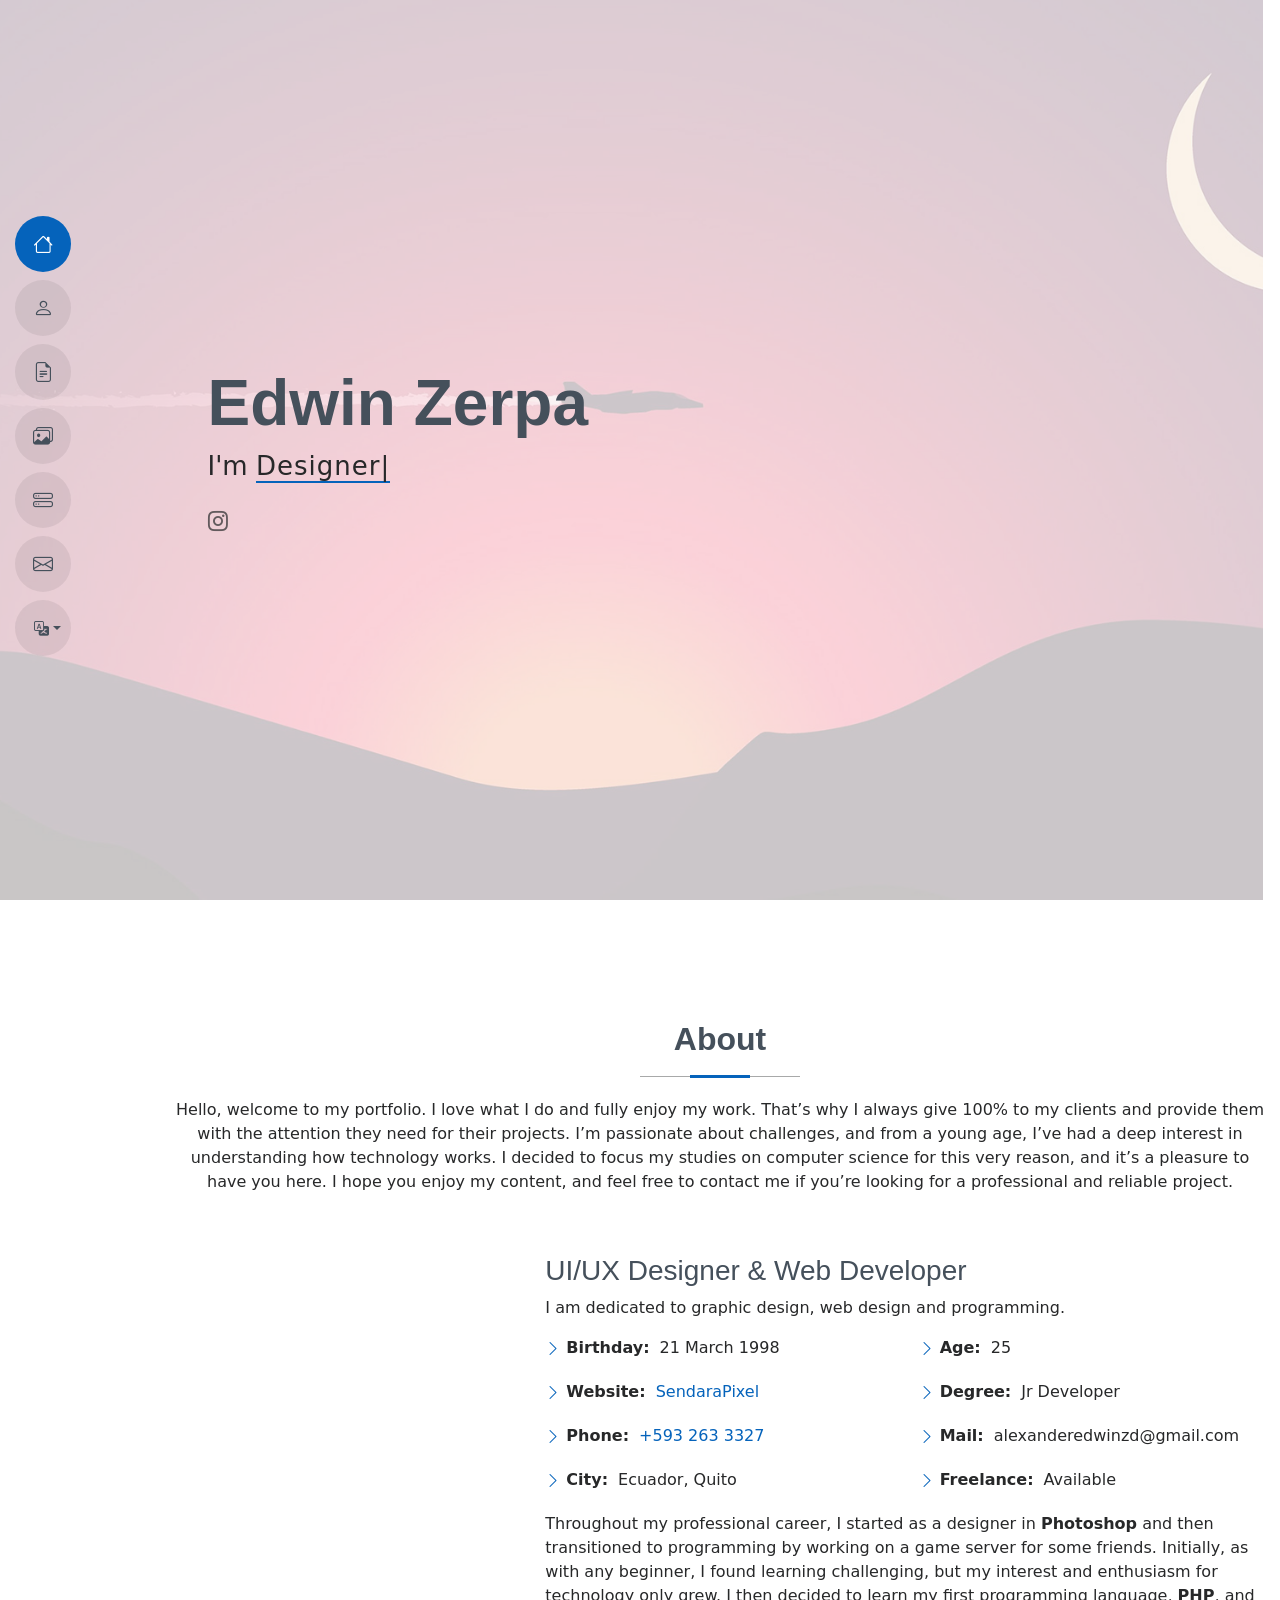
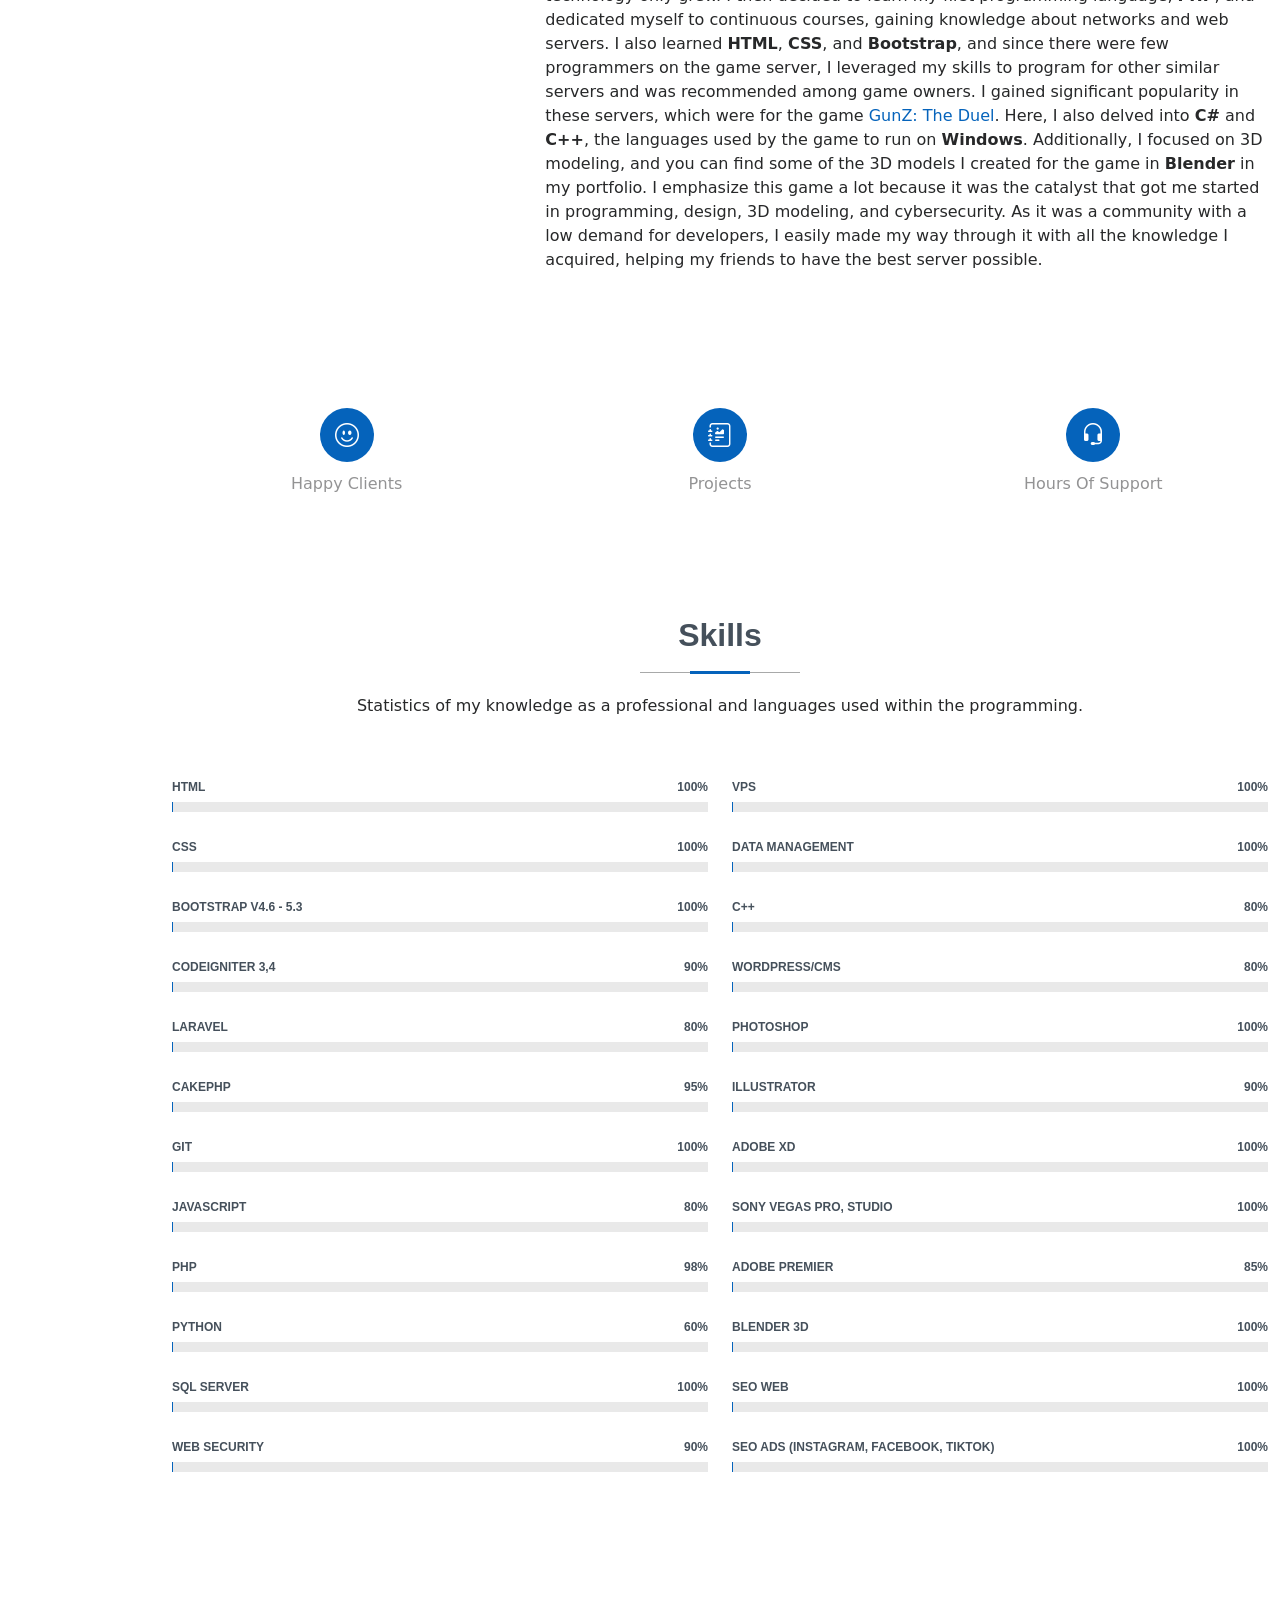
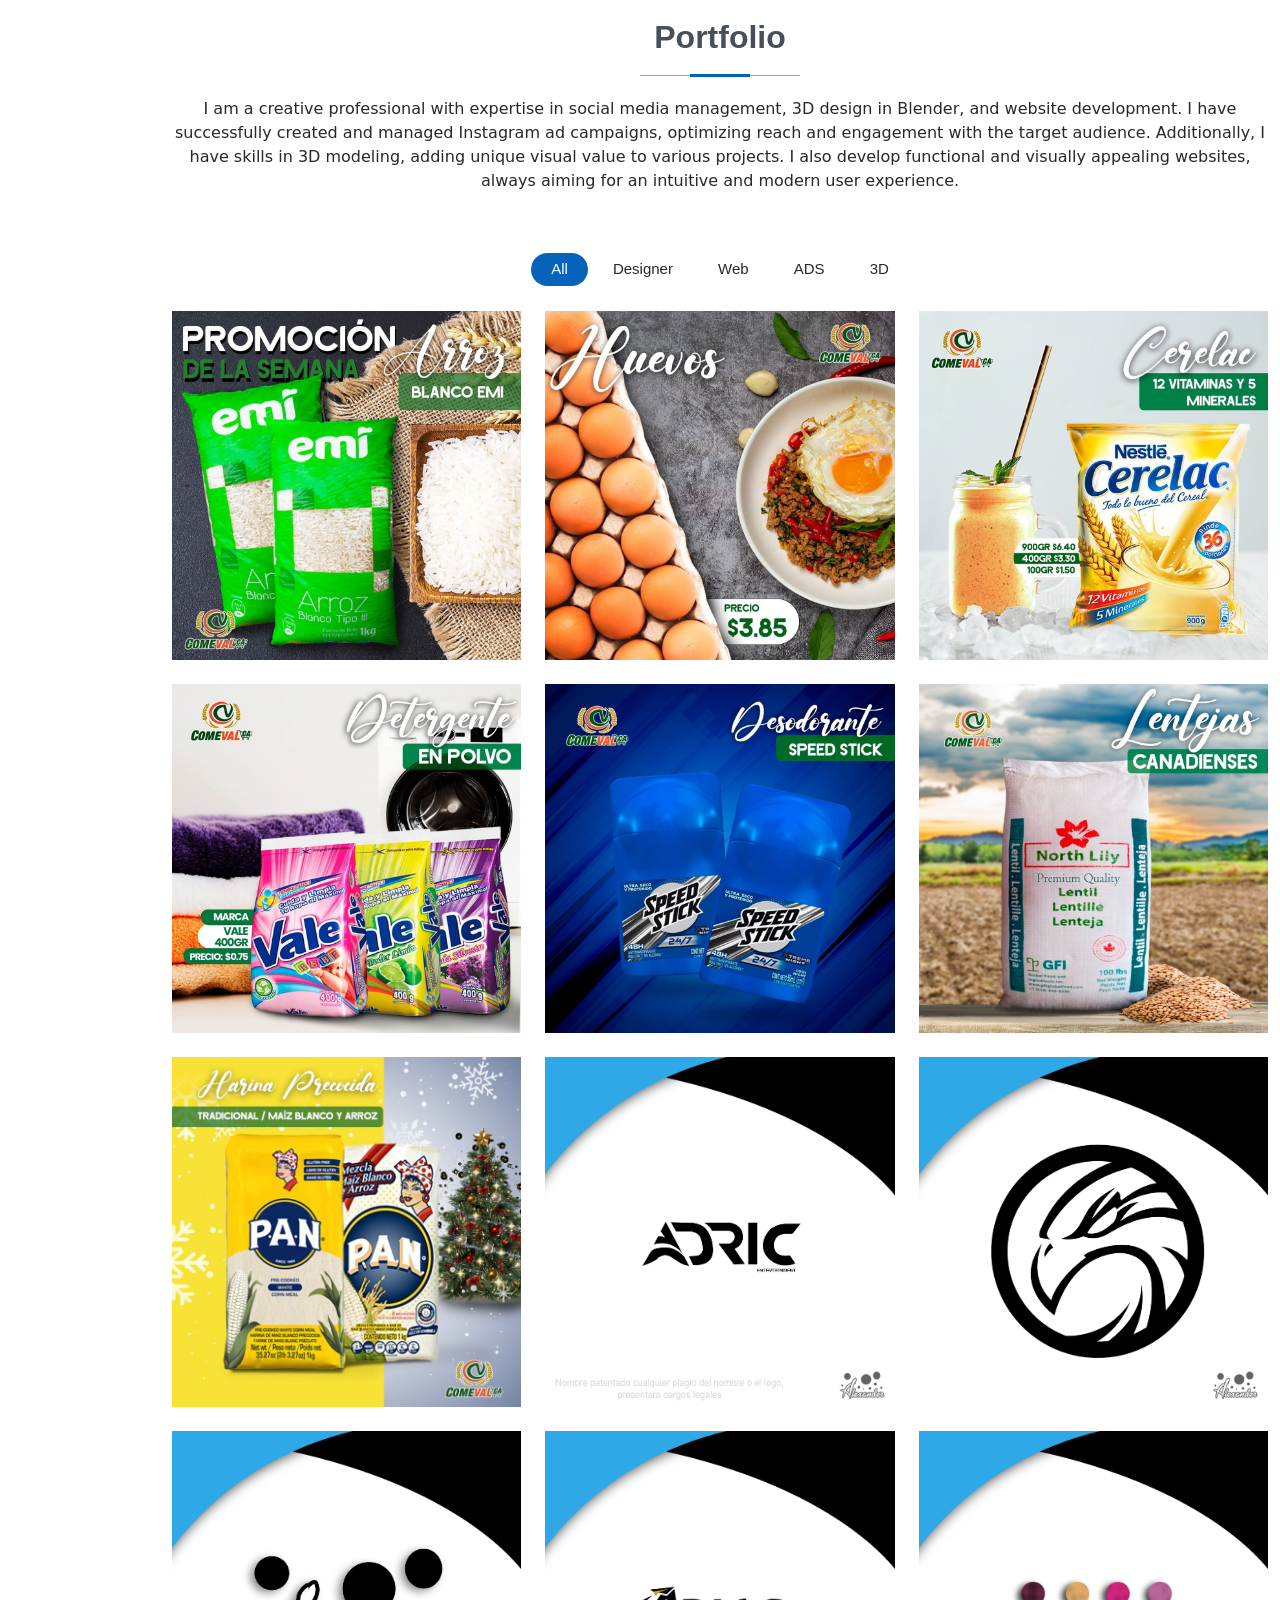
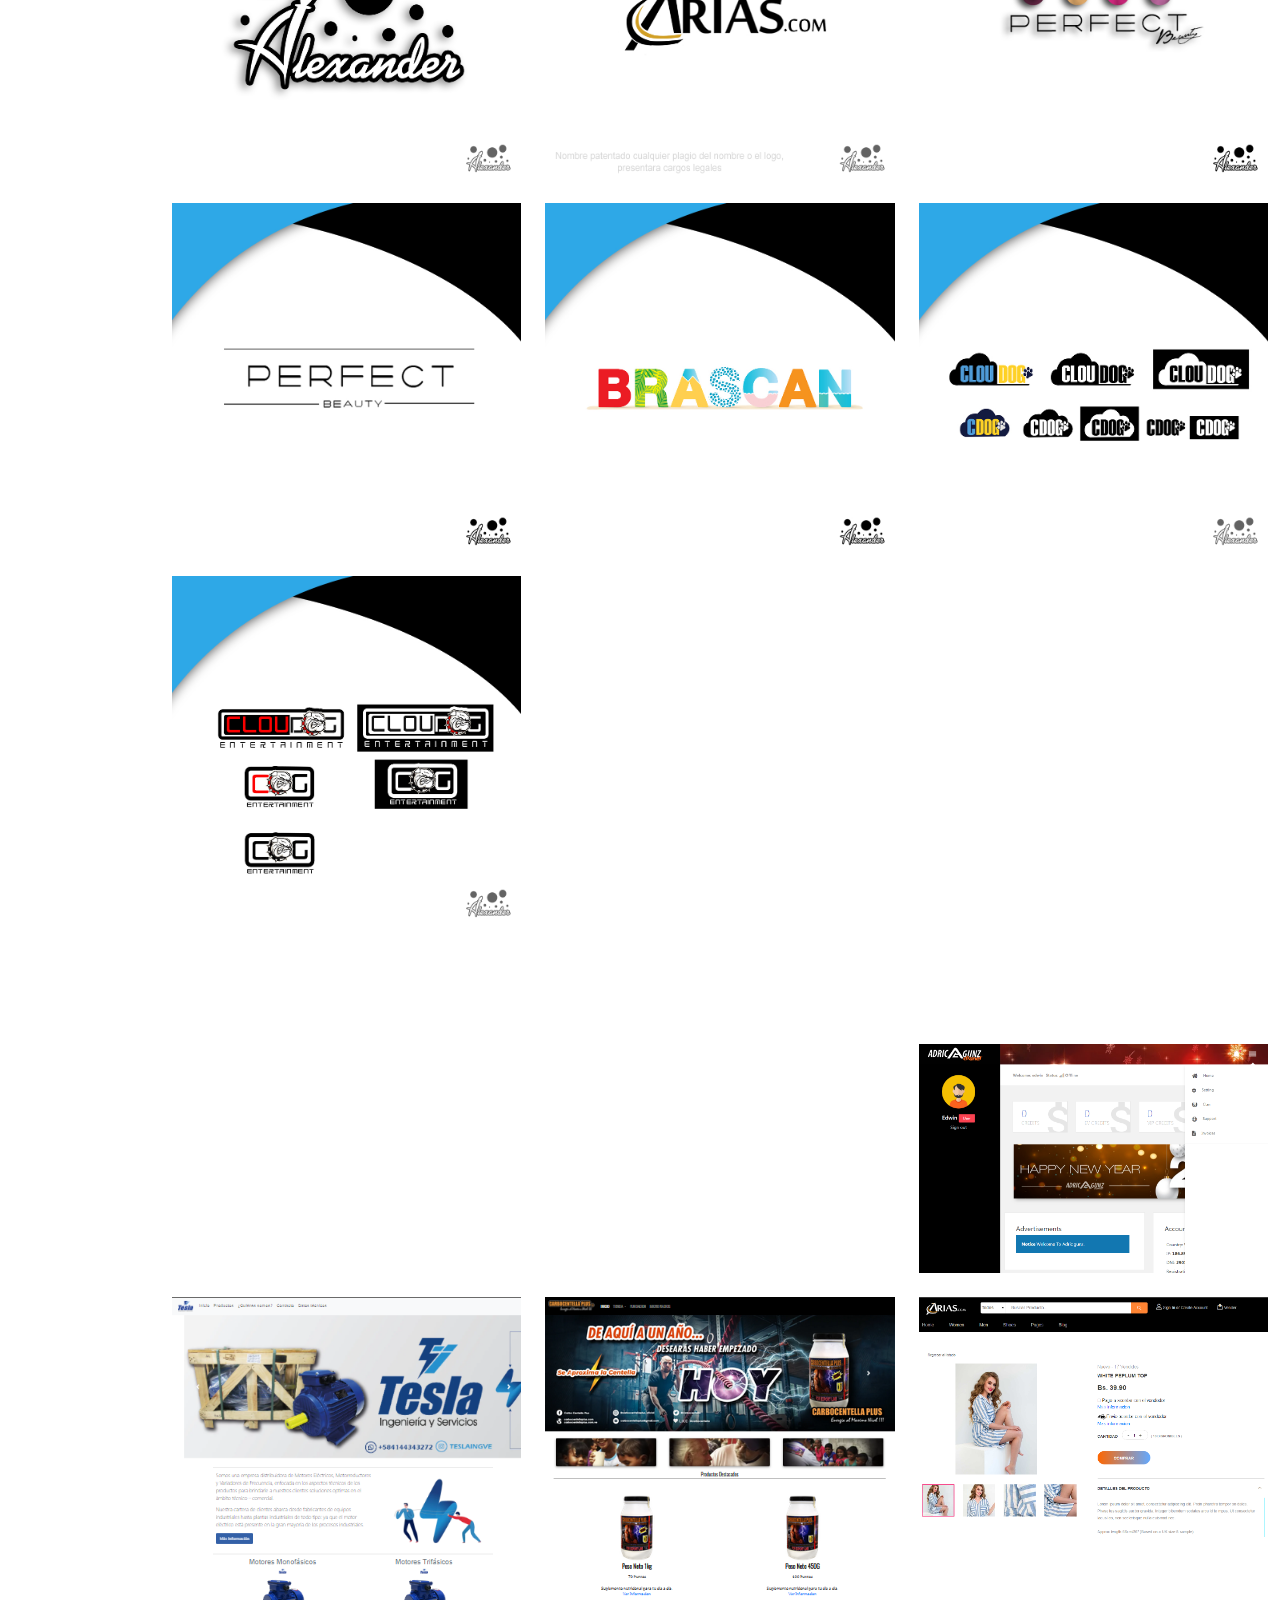
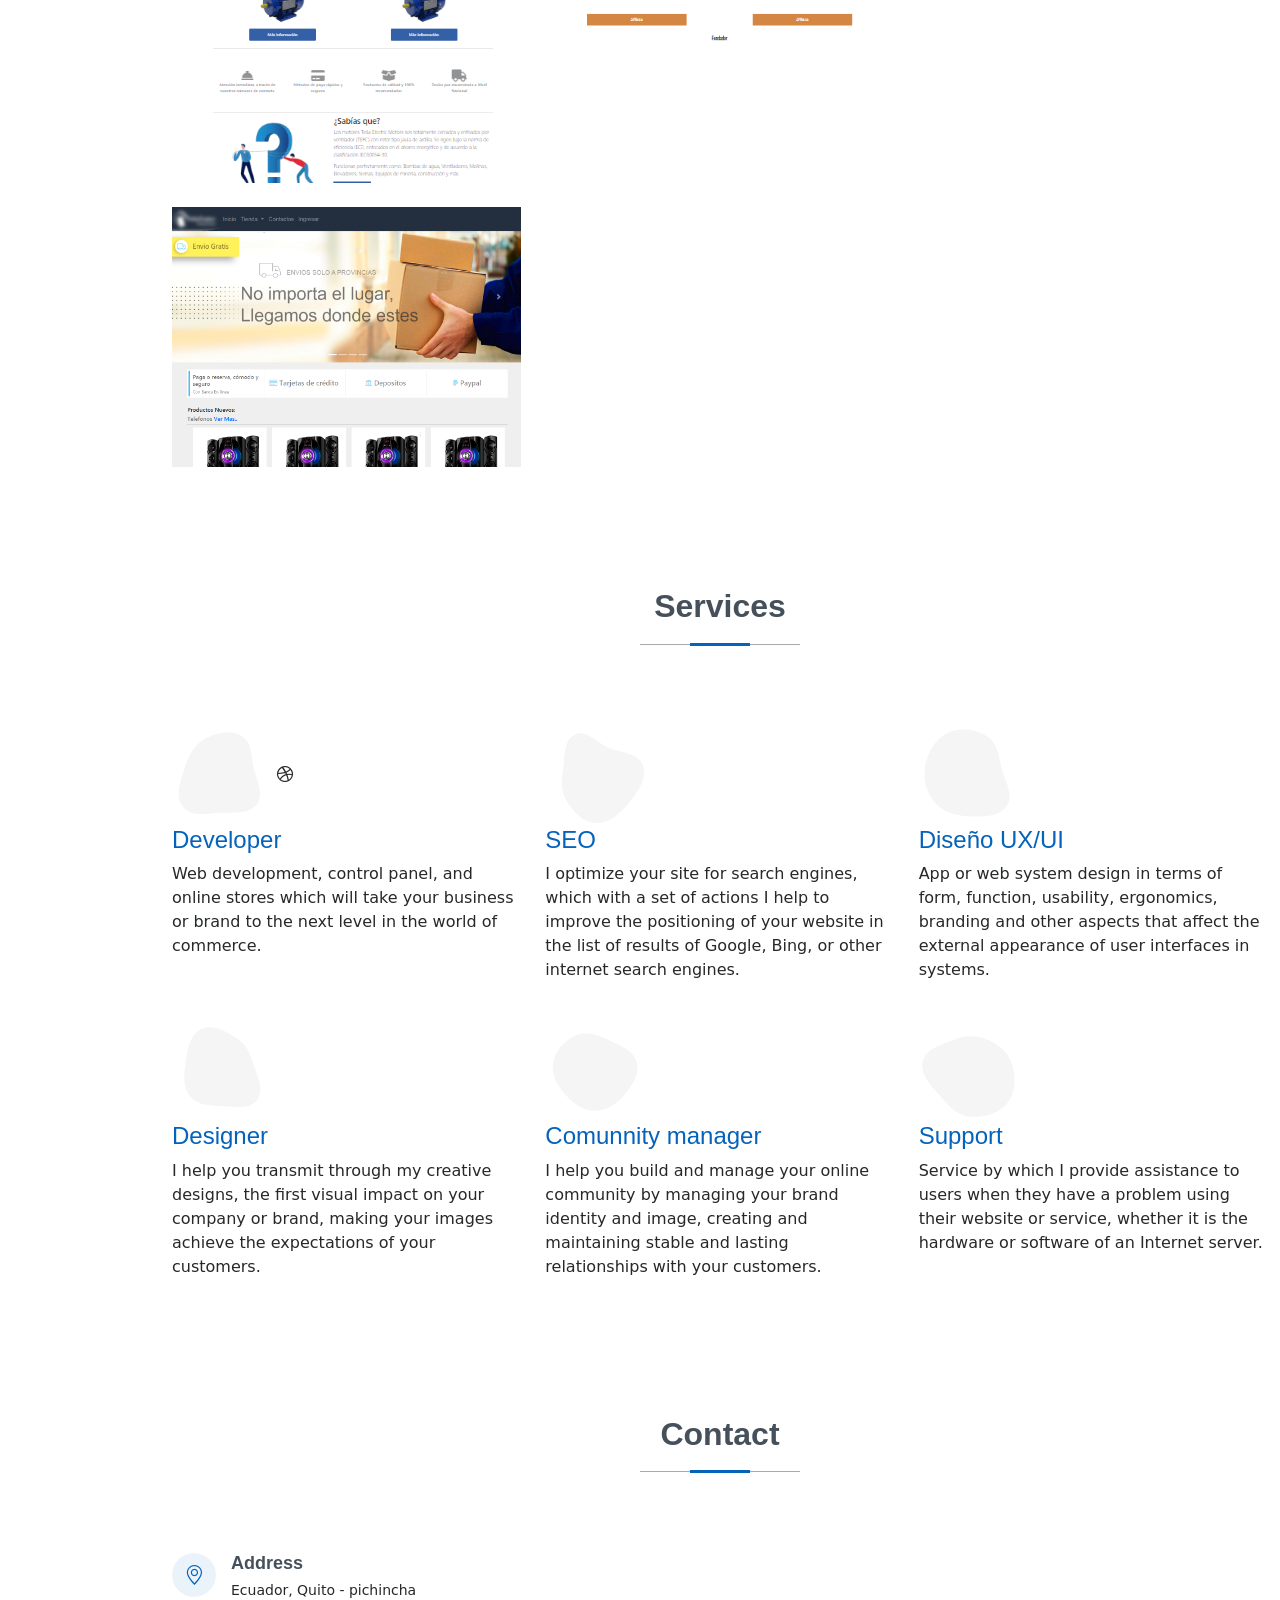
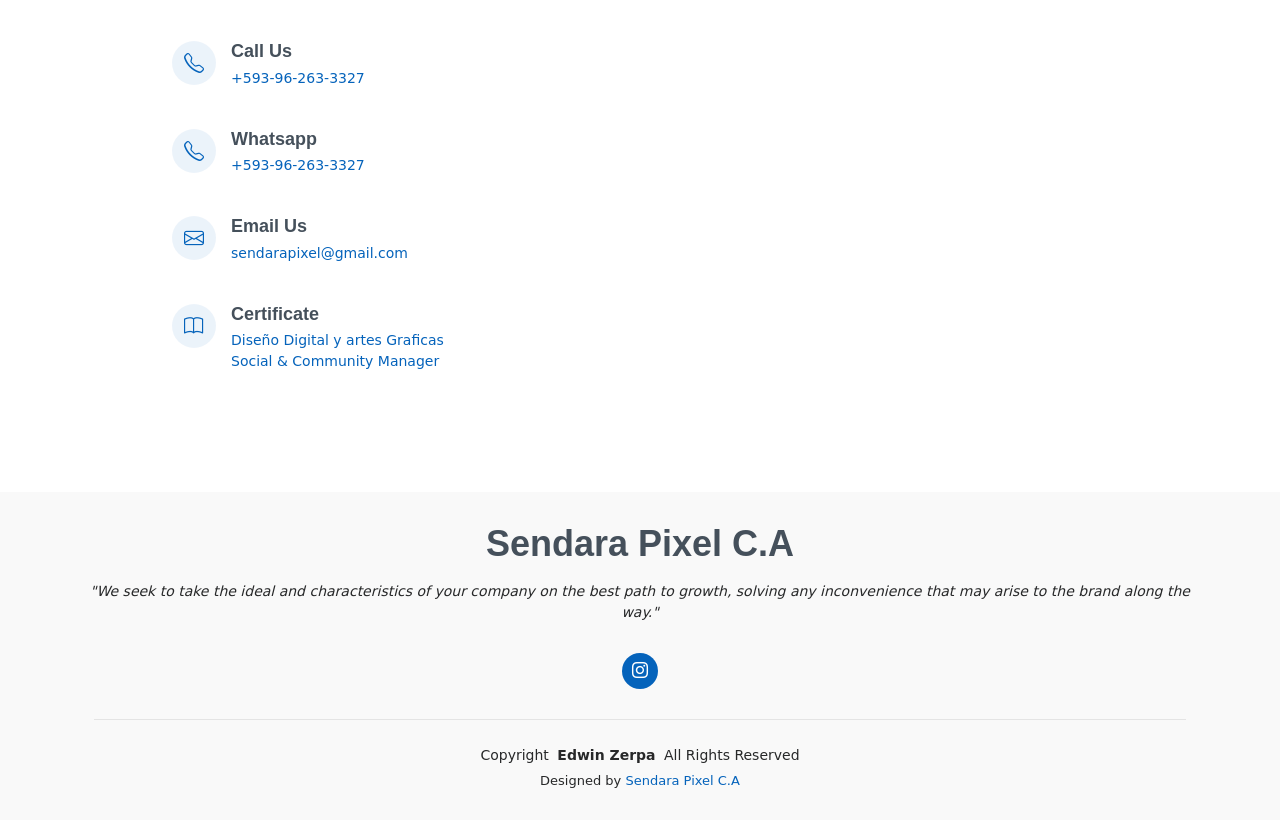
==== commit 7cd5541b: "IMAGENES DE WEB NO SE VEIAN" ====
--- a/index.html
+++ b/index.html
@@ -807,11 +807,11 @@
               <!--WEBSITES-->
 
               <div class="col-lg-4 col-md-6 portfolio-item isotope-item filter-web">
-                <img src="assets/img/web/cpanelgame.png" class="img-fluid" alt="">
+                <img src="assets/img/web/cpanelgame.PNG" class="img-fluid" alt="">
                 <div class="portfolio-info">
                   <h4>web 1</h4>
                   <p>web Realizadas</p>
-                  <a href="assets/img/web/cpanelgame.png" title="web 1" data-gallery="portfolio-gallery-branding"
+                  <a href="assets/img/web/cpanelgame.PNG" title="web 1" data-gallery="portfolio-gallery-branding"
                     class="glightbox preview-link"><i class="bi bi-zoom-in"></i></a>
                 </div>
               </div>
@@ -829,41 +829,41 @@
 
 
               <div class="col-lg-4 col-md-6 portfolio-item isotope-item filter-web">
-                <img src="assets/img/web/carbocentella.png" class="img-fluid" alt="">
+                <img src="assets/img/web/carbocentella.PNG" class="img-fluid" alt="">
                 <div class="portfolio-info">
                   <h4>web 3</h4>
                   <p>web Realizadas</p>
-                  <a href="assets/img/web/carbocentella.png" title="web 3" data-gallery="portfolio-gallery-branding"
+                  <a href="assets/img/web/carbocentella.PNG" title="web 3" data-gallery="portfolio-gallery-branding"
                     class="glightbox preview-link"><i class="bi bi-zoom-in"></i></a>
                 </div>
               </div>
 
               <div class="col-lg-4 col-md-6 portfolio-item isotope-item filter-web">
-                <img src="assets/img/web/webecommerce.png" class="img-fluid" alt="">
+                <img src="assets/img/web/webecommerce.PNG" class="img-fluid" alt="">
                 <div class="portfolio-info">
                   <h4>web 4</h4>
                   <p>web Realizadas</p>
-                  <a href="assets/img/web/webecommerce.png" title="web 4" data-gallery="portfolio-gallery-branding"
+                  <a href="assets/img/web/webecommerce.PNG" title="web 4" data-gallery="portfolio-gallery-branding"
                     class="glightbox preview-link"><i class="bi bi-zoom-in"></i></a>
                 </div>
               </div>
 
               <div class="col-lg-4 col-md-6 portfolio-item isotope-item filter-web">
-                <img src="assets/img/web/tiendaonline.png" class="img-fluid" alt="">
+                <img src="assets/img/web/tiendaonline.PNG" class="img-fluid" alt="">
                 <div class="portfolio-info">
                   <h4>web 5</h4>
                   <p>web Realizadas</p>
-                  <a href="assets/img/web/tiendaonline.png" title="web 5" data-gallery="portfolio-gallery-branding"
+                  <a href="assets/img/web/tiendaonline.PNG" title="web 5" data-gallery="portfolio-gallery-branding"
                     class="glightbox preview-link"><i class="bi bi-zoom-in"></i></a>
                 </div>
               </div>
 
               <div class="col-lg-4 col-md-6 portfolio-item isotope-item filter-web">
-                <img src="assets/img/web/websiteadric.png" class="img-fluid" alt="">
+                <img src="assets/img/web/websiteadric.PNG" class="img-fluid" alt="">
                 <div class="portfolio-info">
                   <h4>web 6</h4>
                   <p>web Realizadas</p>
-                  <a href="assets/img/web/websiteadric.png" title="web 6" data-gallery="portfolio-gallery-branding"
+                  <a href="assets/img/web/websiteadric.PNG" title="web 6" data-gallery="portfolio-gallery-branding"
                     class="glightbox preview-link"><i class="bi bi-zoom-in"></i></a>
                 </div>
               </div>
--- a/assets/css/lang.css
+++ b/assets/css/lang.css
@@ -0,0 +1,19 @@
+.langbtn{
+    padding: 10px;
+    text-align: center;
+    margin-top: 5px;
+    transition: all;
+    transition-duration: 100ms;
+
+
+}
+
+.langbtn:hover{
+    background-color: rgb(197, 153, 238);
+}
+
+.dropdown-toggle:focus{
+    text-decoration: none;
+    outline: none;
+
+}
--- a/assets/css/main.css
+++ b/assets/css/main.css
@@ -170,7 +170,7 @@
   }
 
   .header~main .hero {
-    margin-left: -160px;
+    margin-left: -177px;
     width: 100vw;
   }
 }
@@ -516,13 +516,14 @@
 # Hero Section
 --------------------------------------------------------------*/
 .hero {
-  width: 100%;
+  width: 100hv;
   min-height: 100vh;
   position: relative;
-  padding: 80px 0;
+  padding: 10px 0;
   display: flex;
   align-items: center;
   justify-content: center;
+  margin-left: -10px;
 }
 
 .hero img {
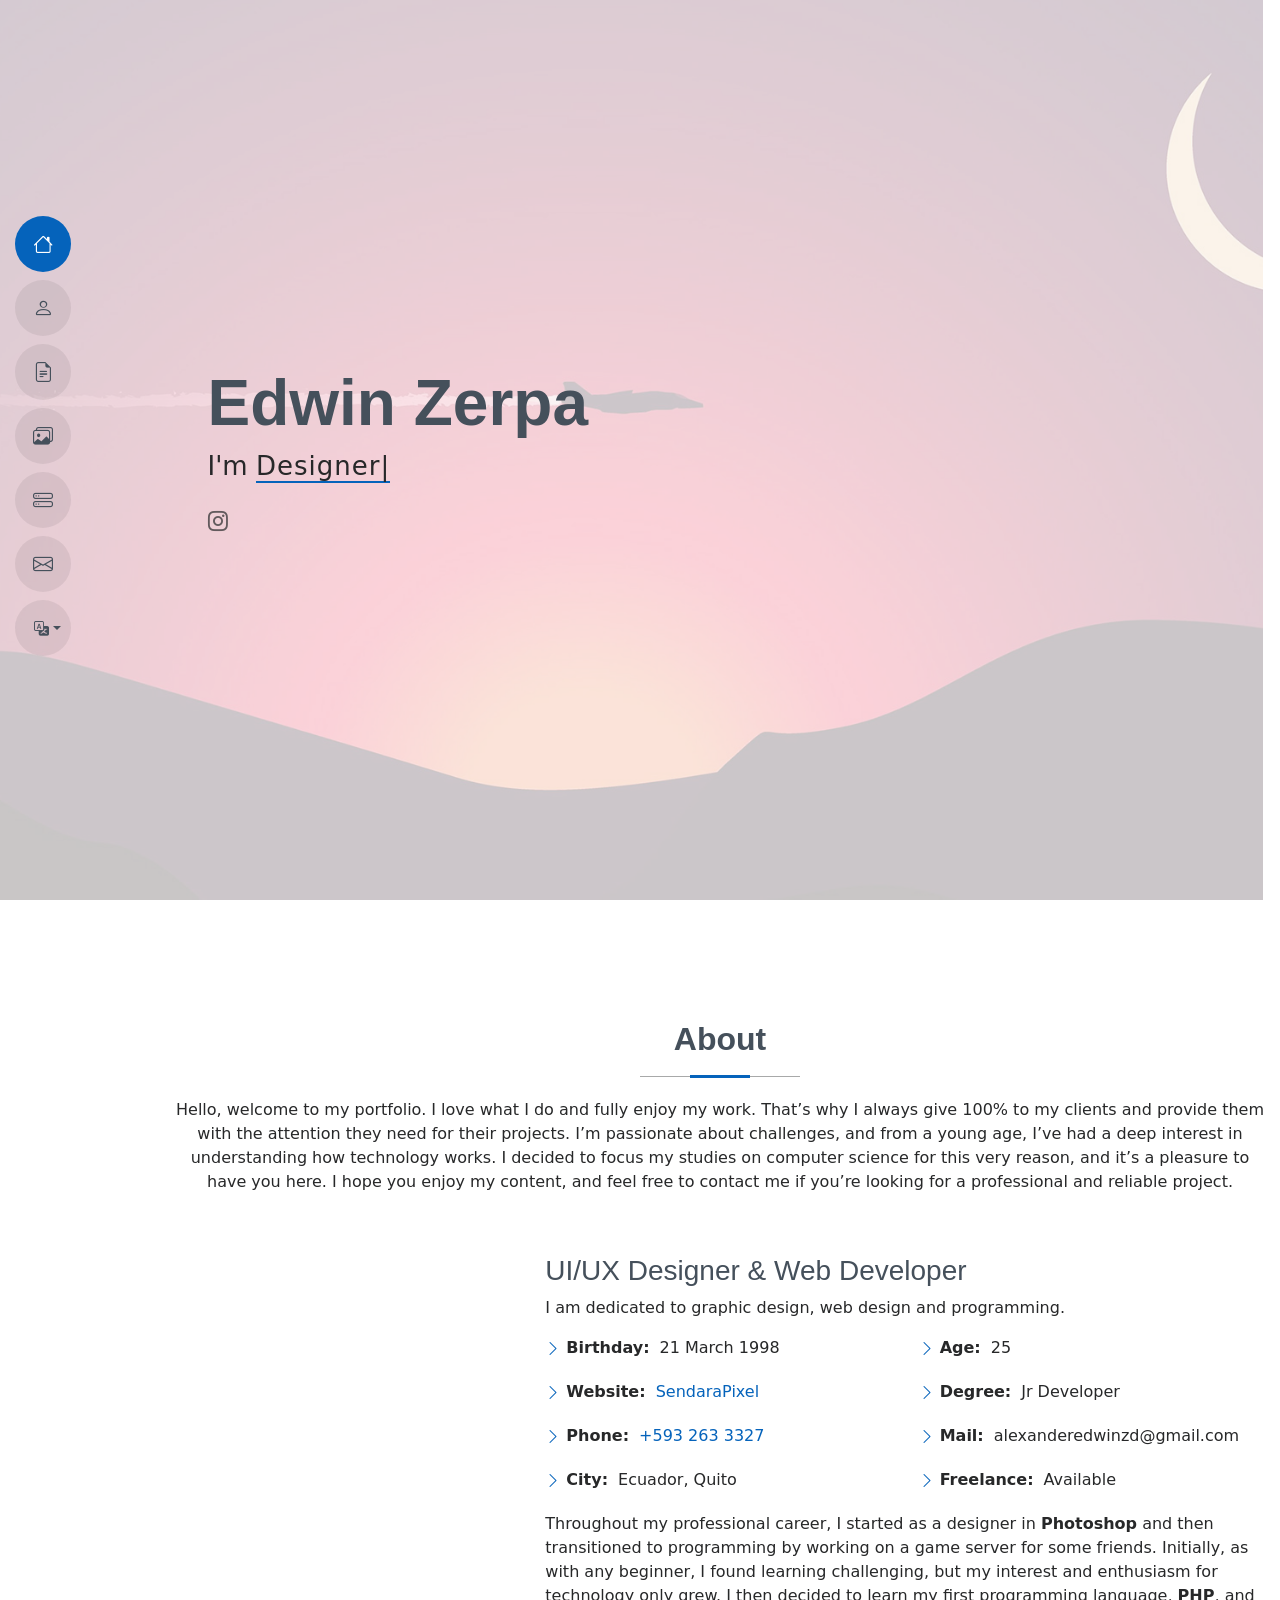
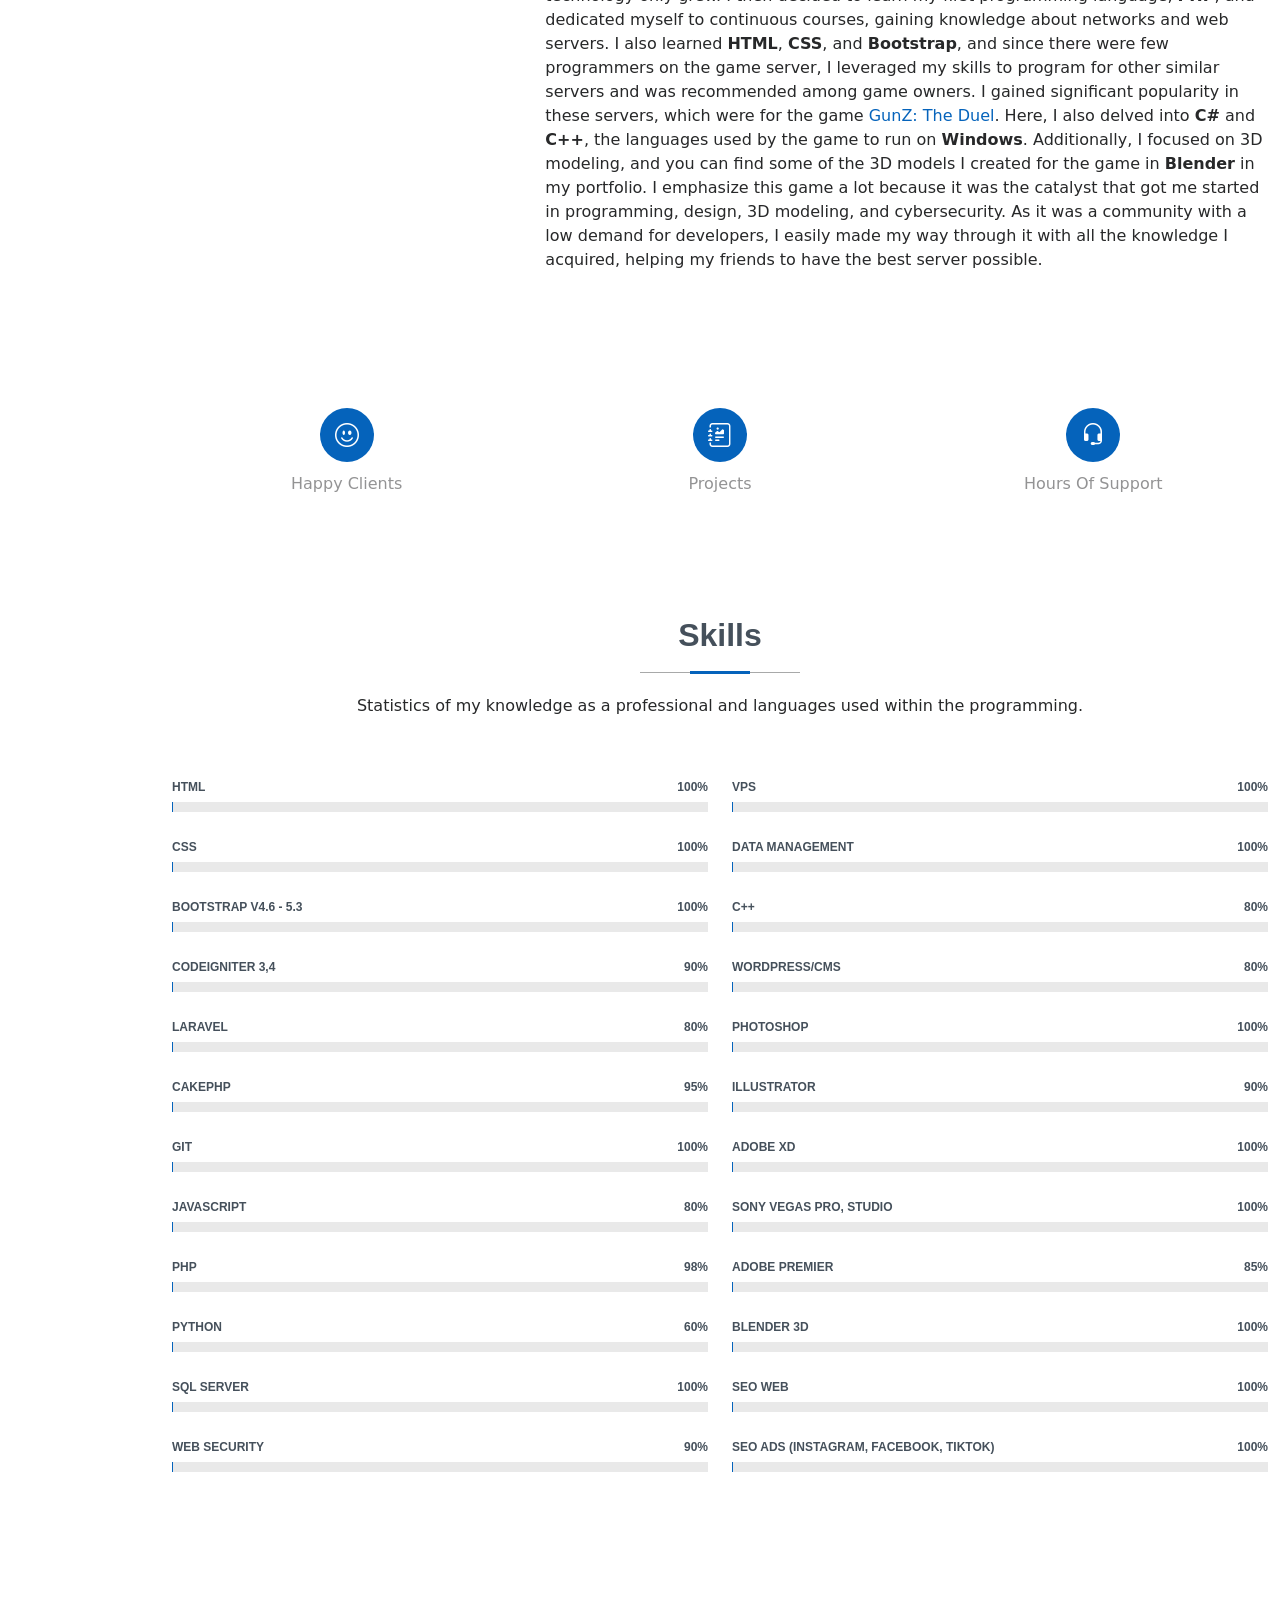
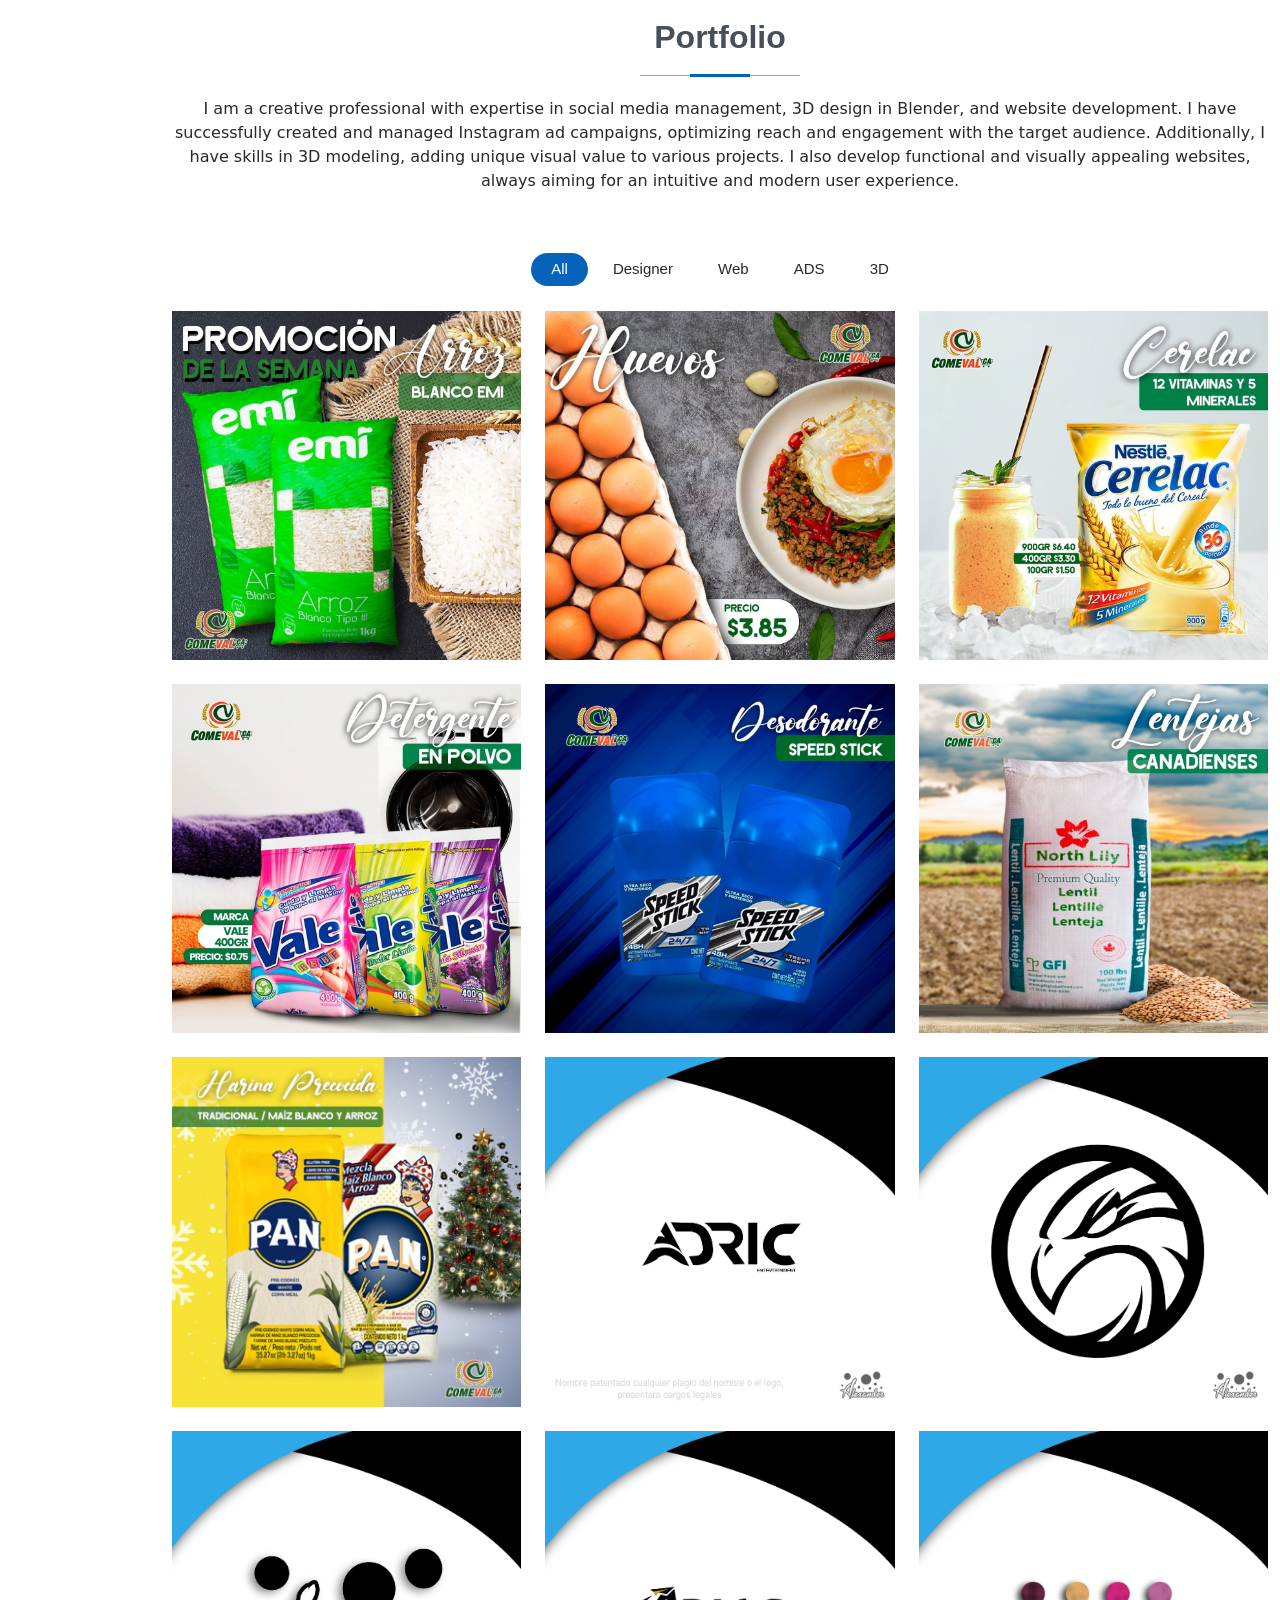
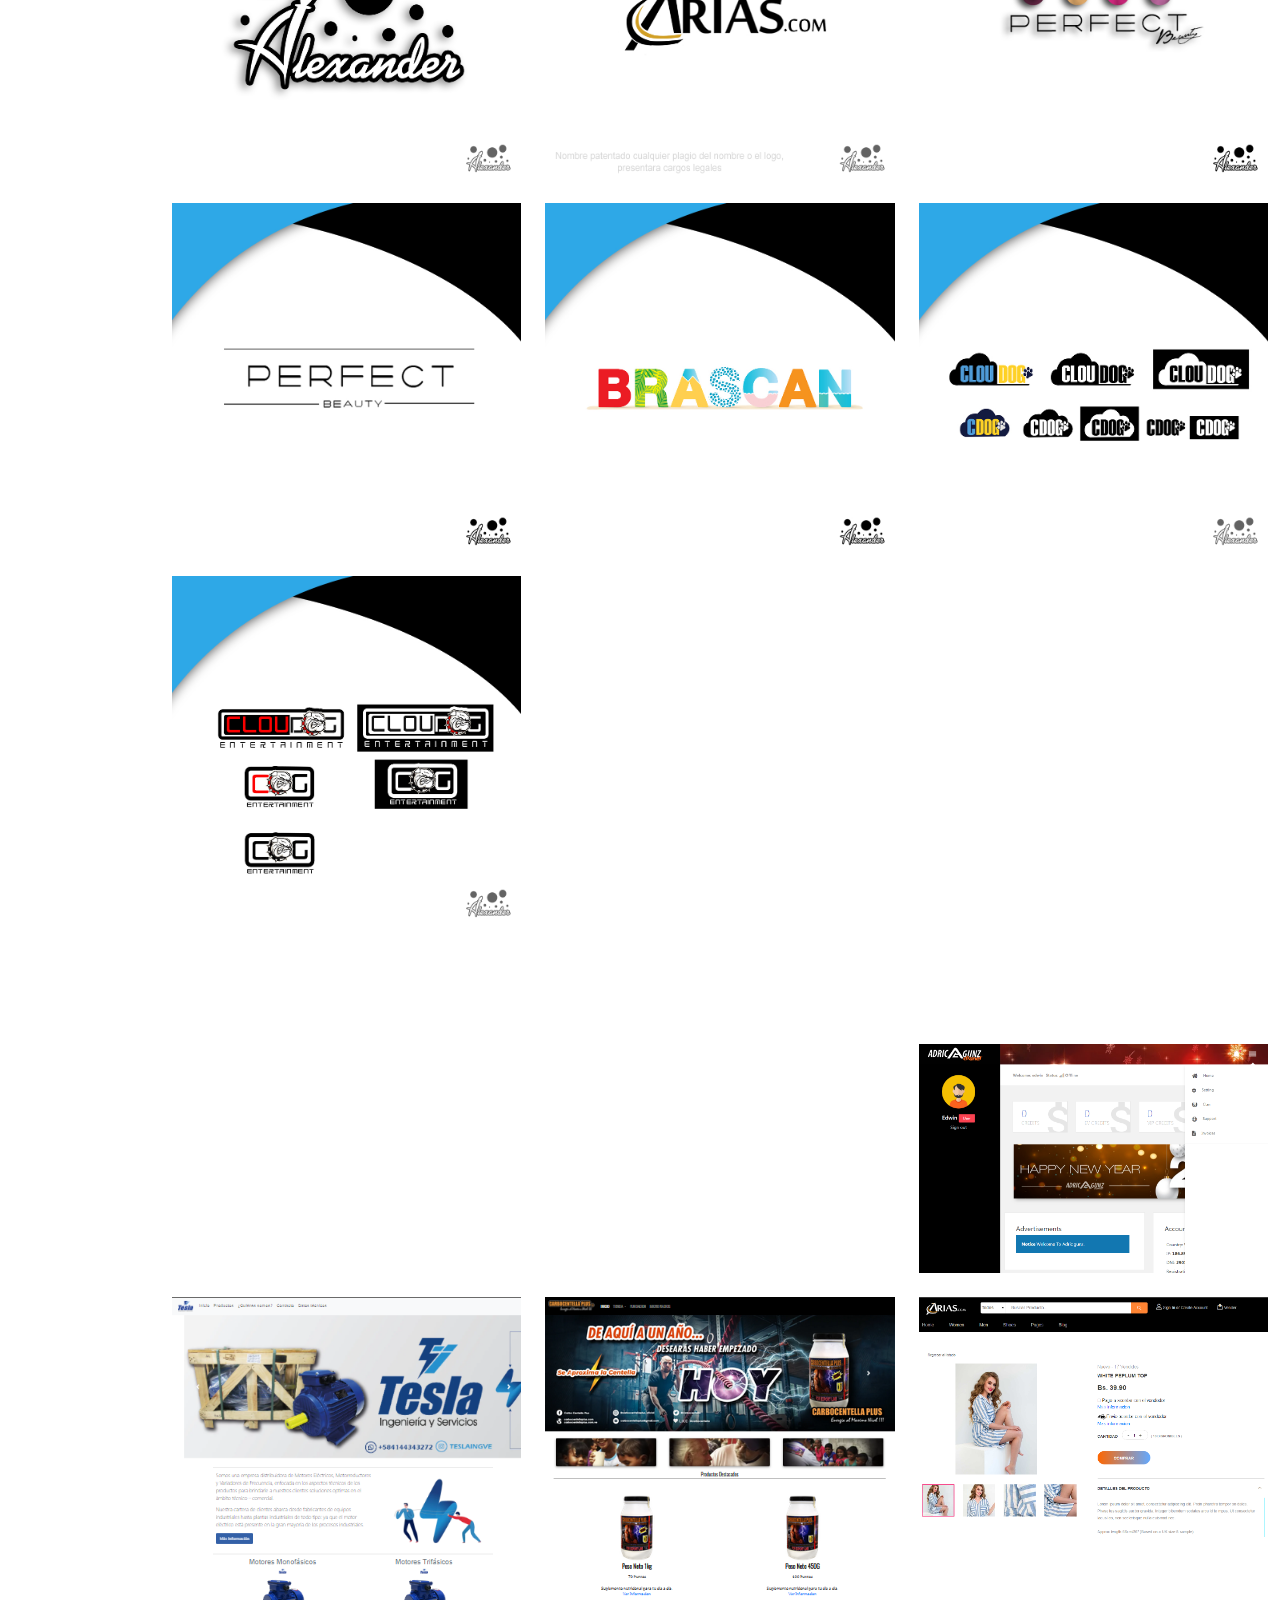
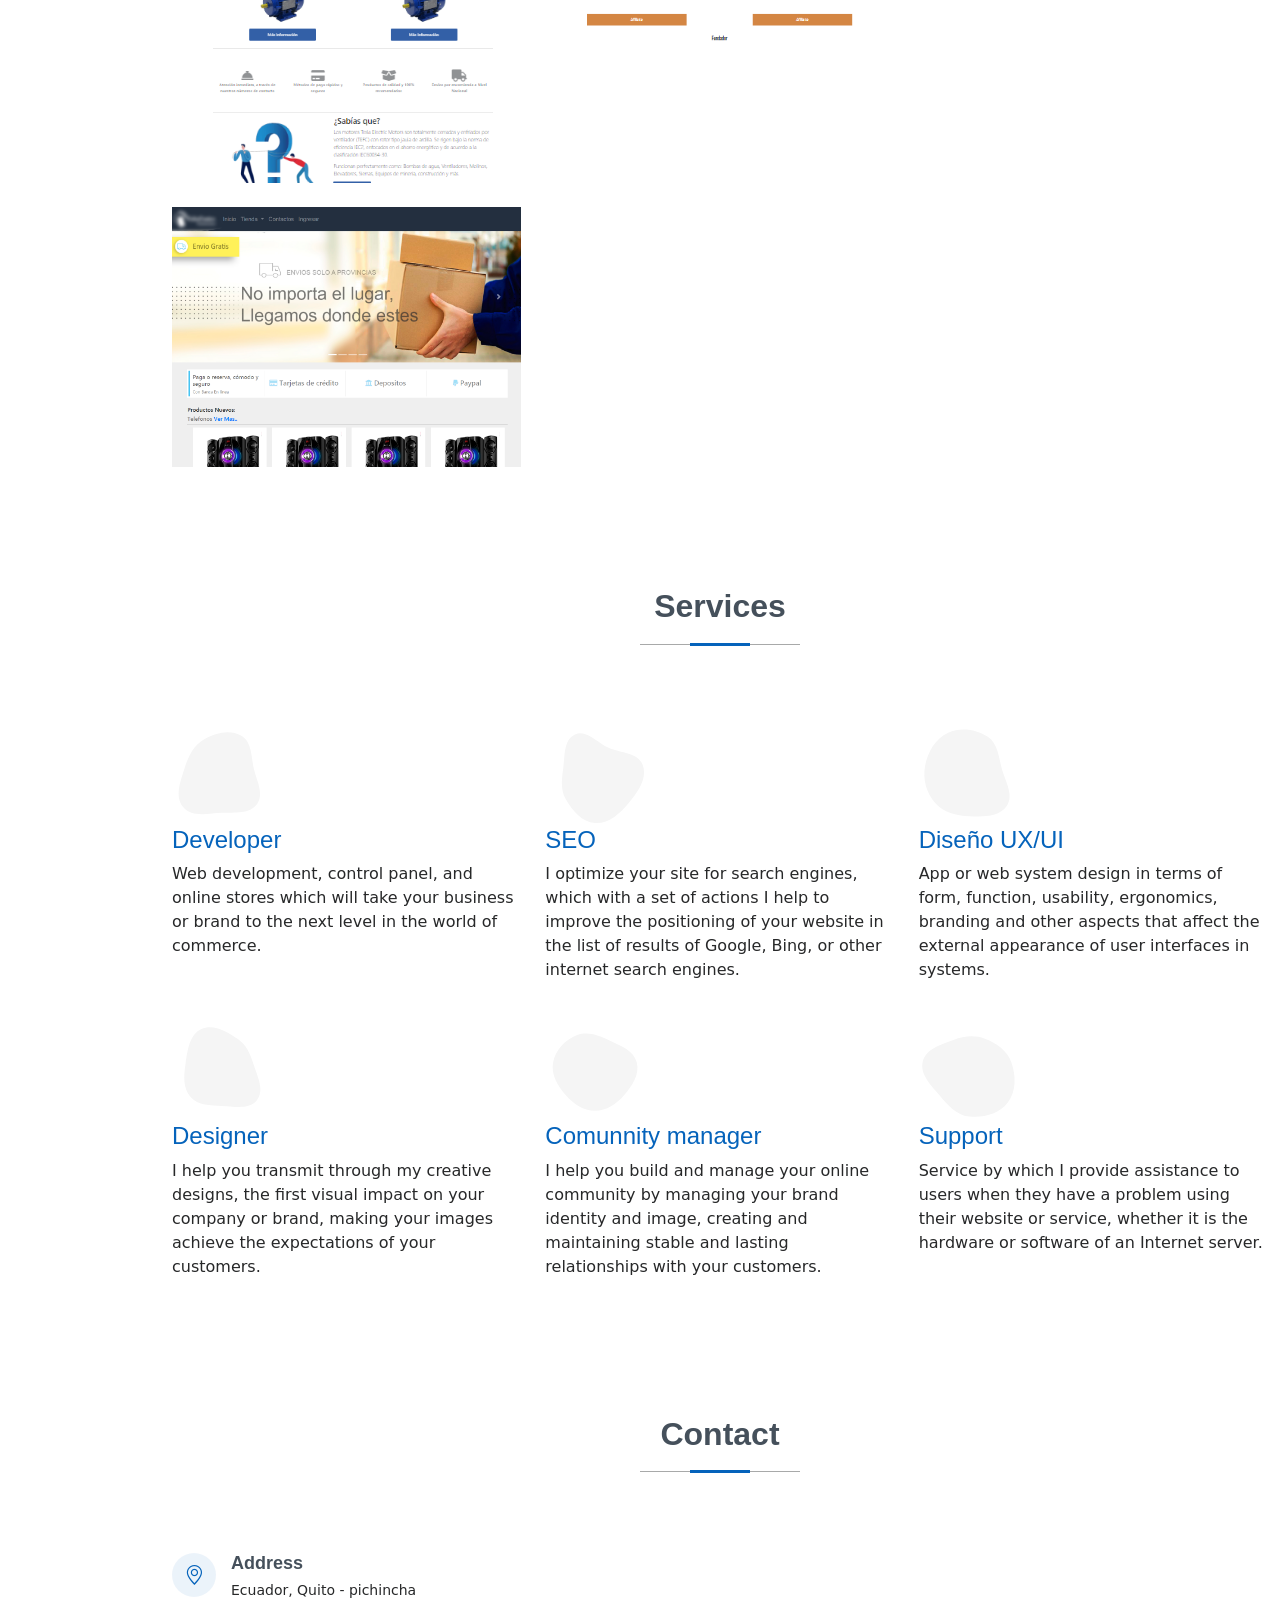
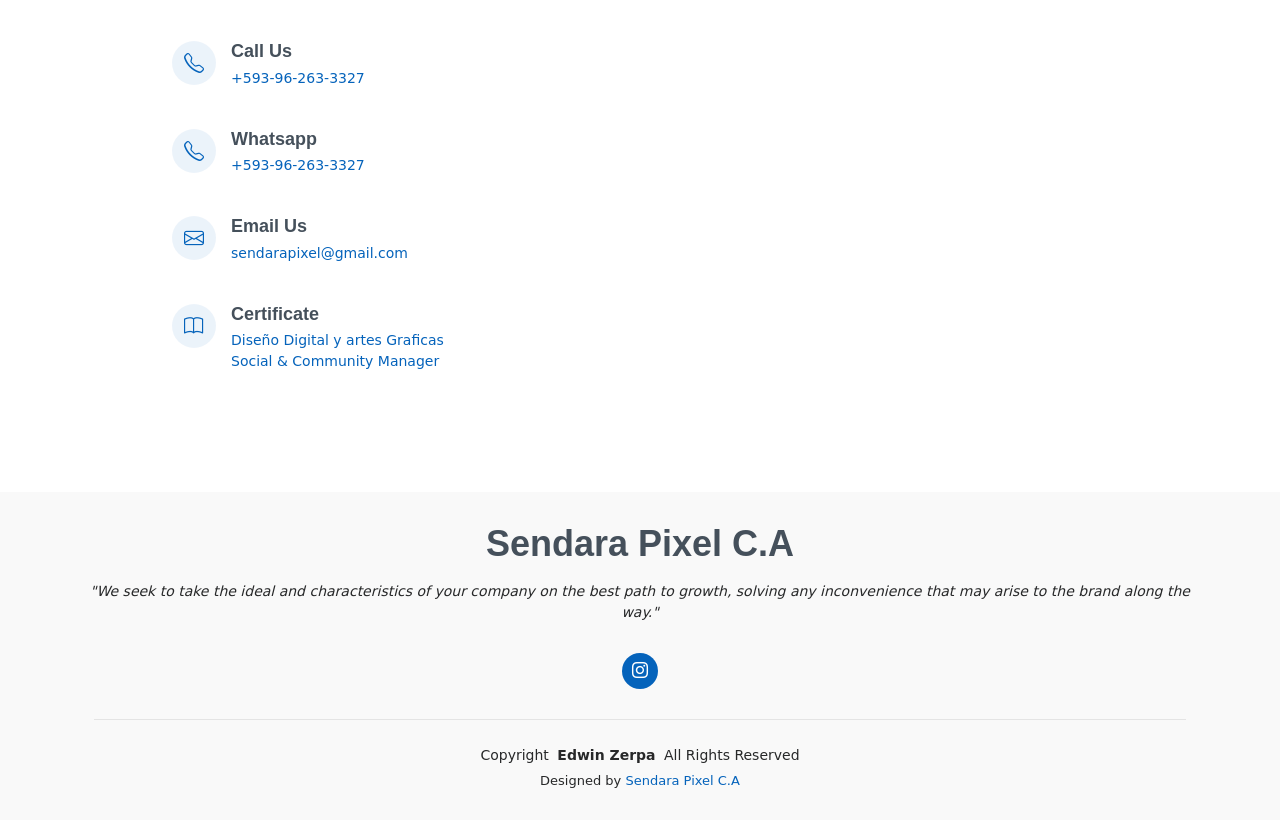
==== commit 994e17e6: "update indexsads" ====
--- a/index.html
+++ b/index.html
@@ -807,11 +807,11 @@
               <!--WEBSITES-->
 
               <div class="col-lg-4 col-md-6 portfolio-item isotope-item filter-web">
-                <img src="assets/img/web/cpanelgame.PNG" class="img-fluid" alt="">
+                <img src="assets/img/web/cpanelgame.png" class="img-fluid" alt="">
                 <div class="portfolio-info">
                   <h4>web 1</h4>
                   <p>web Realizadas</p>
-                  <a href="assets/img/web/cpanelgame.PNG" title="web 1" data-gallery="portfolio-gallery-branding"
+                  <a href="assets/img/web/cpanelgame.png" title="web 1" data-gallery="portfolio-gallery-branding"
                     class="glightbox preview-link"><i class="bi bi-zoom-in"></i></a>
                 </div>
               </div>
@@ -829,41 +829,41 @@
 
 
               <div class="col-lg-4 col-md-6 portfolio-item isotope-item filter-web">
-                <img src="assets/img/web/carbocentella.PNG" class="img-fluid" alt="">
+                <img src="assets/img/web/carbocentella.png" class="img-fluid" alt="">
                 <div class="portfolio-info">
                   <h4>web 3</h4>
                   <p>web Realizadas</p>
-                  <a href="assets/img/web/carbocentella.PNG" title="web 3" data-gallery="portfolio-gallery-branding"
+                  <a href="assets/img/web/carbocentella.png" title="web 3" data-gallery="portfolio-gallery-branding"
                     class="glightbox preview-link"><i class="bi bi-zoom-in"></i></a>
                 </div>
               </div>
 
               <div class="col-lg-4 col-md-6 portfolio-item isotope-item filter-web">
-                <img src="assets/img/web/webecommerce.PNG" class="img-fluid" alt="">
+                <img src="assets/img/web/webecommerce.png" class="img-fluid" alt="">
                 <div class="portfolio-info">
                   <h4>web 4</h4>
                   <p>web Realizadas</p>
-                  <a href="assets/img/web/webecommerce.PNG" title="web 4" data-gallery="portfolio-gallery-branding"
+                  <a href="assets/img/web/webecommerce.png" title="web 4" data-gallery="portfolio-gallery-branding"
                     class="glightbox preview-link"><i class="bi bi-zoom-in"></i></a>
                 </div>
               </div>
 
               <div class="col-lg-4 col-md-6 portfolio-item isotope-item filter-web">
-                <img src="assets/img/web/tiendaonline.PNG" class="img-fluid" alt="">
+                <img src="assets/img/web/tiendaonline.png" class="img-fluid" alt="">
                 <div class="portfolio-info">
                   <h4>web 5</h4>
                   <p>web Realizadas</p>
-                  <a href="assets/img/web/tiendaonline.PNG" title="web 5" data-gallery="portfolio-gallery-branding"
+                  <a href="assets/img/web/tiendaonline.png" title="web 5" data-gallery="portfolio-gallery-branding"
                     class="glightbox preview-link"><i class="bi bi-zoom-in"></i></a>
                 </div>
               </div>
 
               <div class="col-lg-4 col-md-6 portfolio-item isotope-item filter-web">
-                <img src="assets/img/web/websiteadric.PNG" class="img-fluid" alt="">
+                <img src="assets/img/web/websiteadric.png" class="img-fluid" alt="">
                 <div class="portfolio-info">
                   <h4>web 6</h4>
                   <p>web Realizadas</p>
-                  <a href="assets/img/web/websiteadric.PNG" title="web 6" data-gallery="portfolio-gallery-branding"
+                  <a href="assets/img/web/websiteadric.png" title="web 6" data-gallery="portfolio-gallery-branding"
                     class="glightbox preview-link"><i class="bi bi-zoom-in"></i></a>
                 </div>
               </div>
@@ -901,7 +901,7 @@
                       d="M300,521.0016835830174C376.1290562159157,517.8887921683347,466.0731472004068,529.7835943286574,510.70327084640275,468.03025145048787C554.3714126377745,407.6079735673963,508.03601936045806,328.9844924480964,491.2728898941984,256.3432110539036C474.5976632858925,184.082847569629,479.9380746630129,96.60480741107993,416.23090153303,58.64404602377083C348.86323505073057,18.502131276798302,261.93793281208167,40.57373210992963,193.5410806939664,78.93577620505333C130.42746243093433,114.334589627462,98.30271207620316,179.96522072025542,76.75703585869454,249.04625023123273C51.97151888228291,328.5150500222984,13.704378332031375,421.85034740162234,66.52175969318436,486.19268352777647C119.04800174914682,550.1803526380478,217.28368757567262,524.383925680826,300,521.0016835830174">
                     </path>
                   </svg>
-                  <i class="bx bi-dribbble"></i>
+                  <i class="bx bx-dribbble"></i>
                 </div>
                 <h4><a href="">Developer</a></h4>
                 <p id="developer">Web development, control panel, and online stores which will take your business or brand to the next
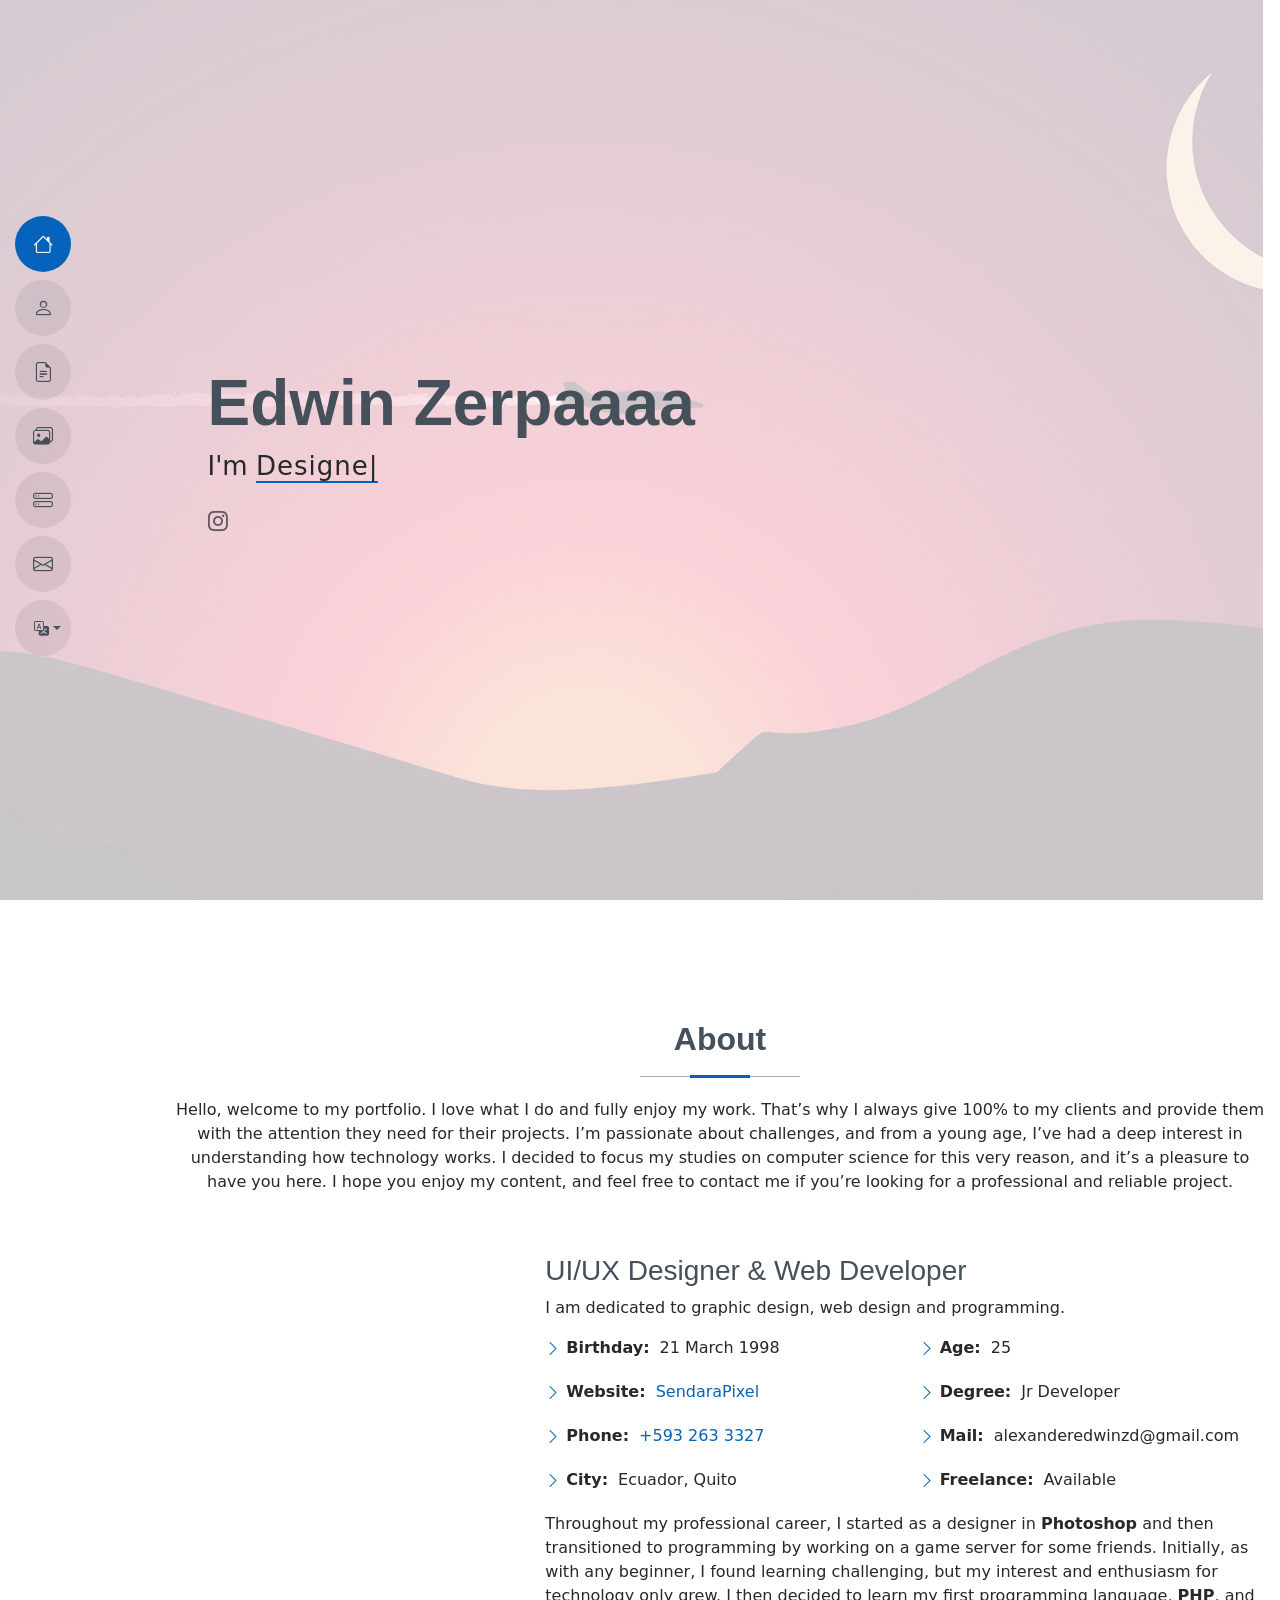
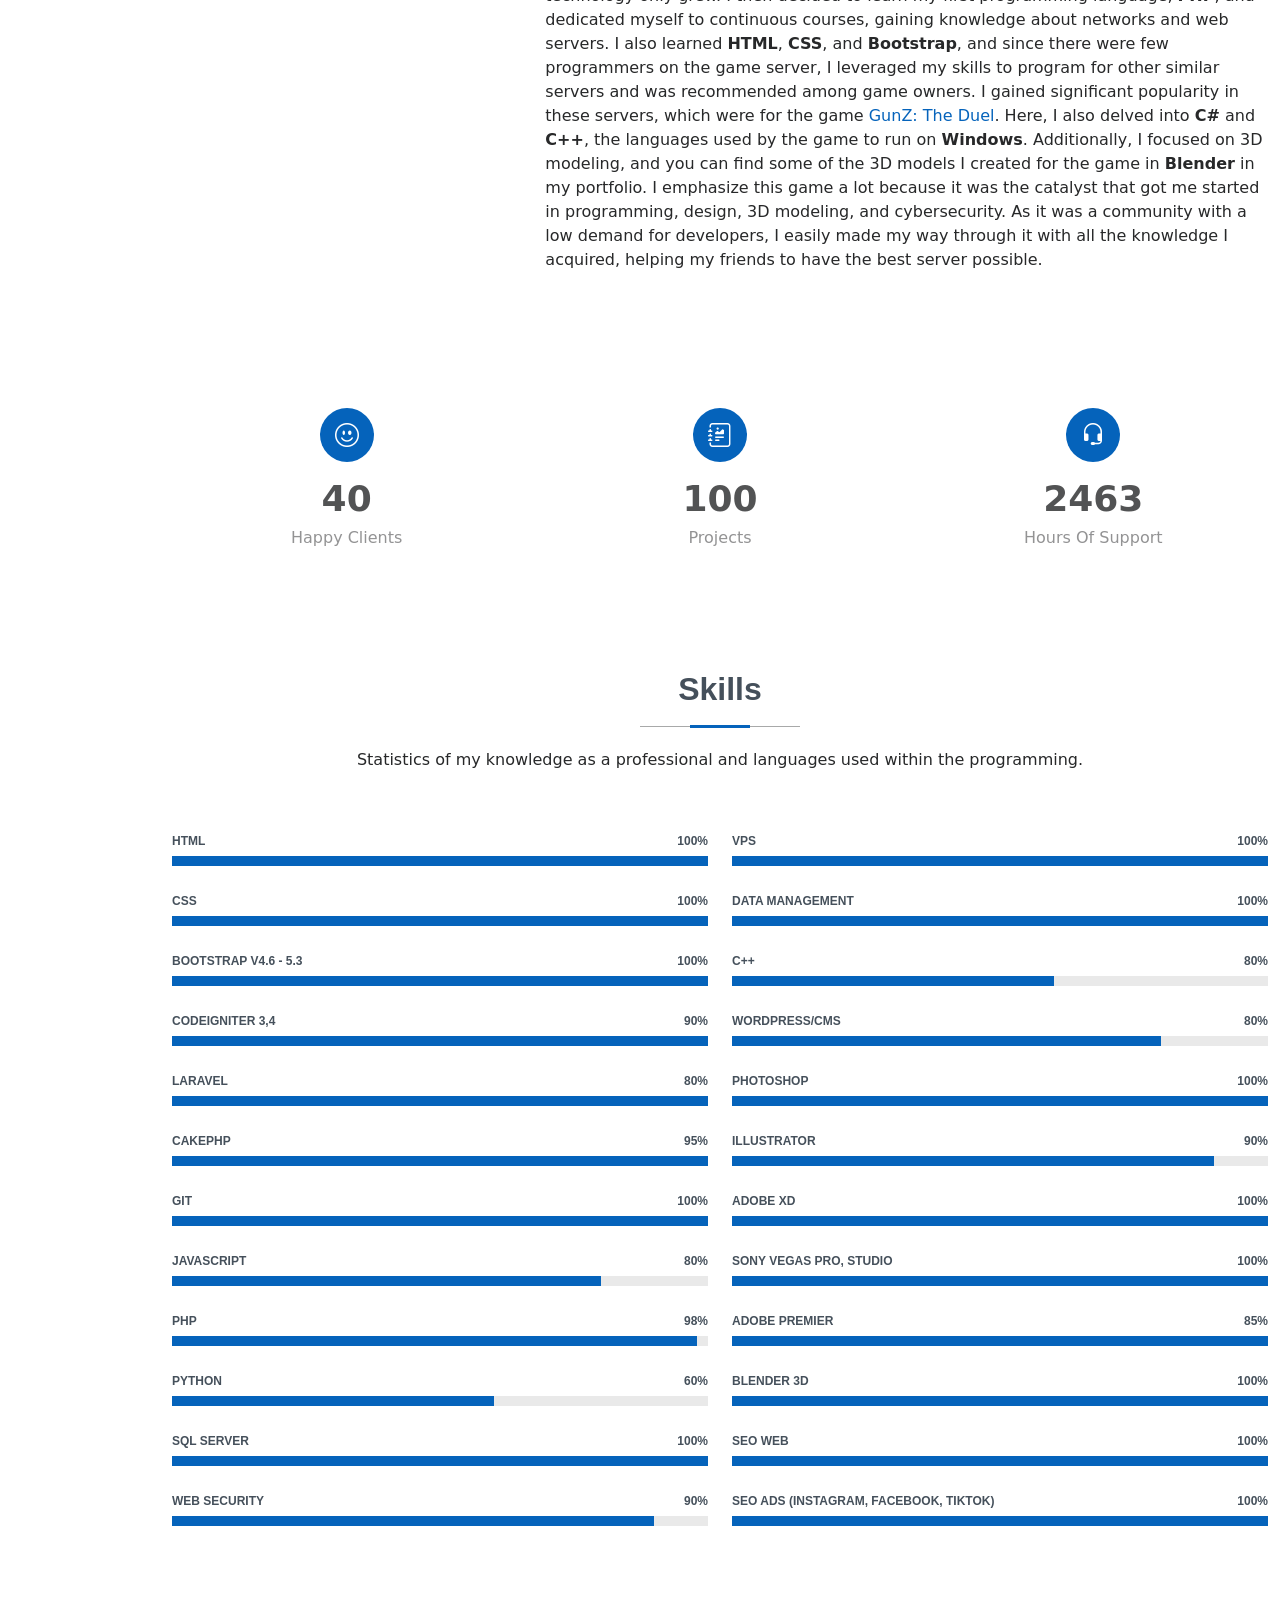
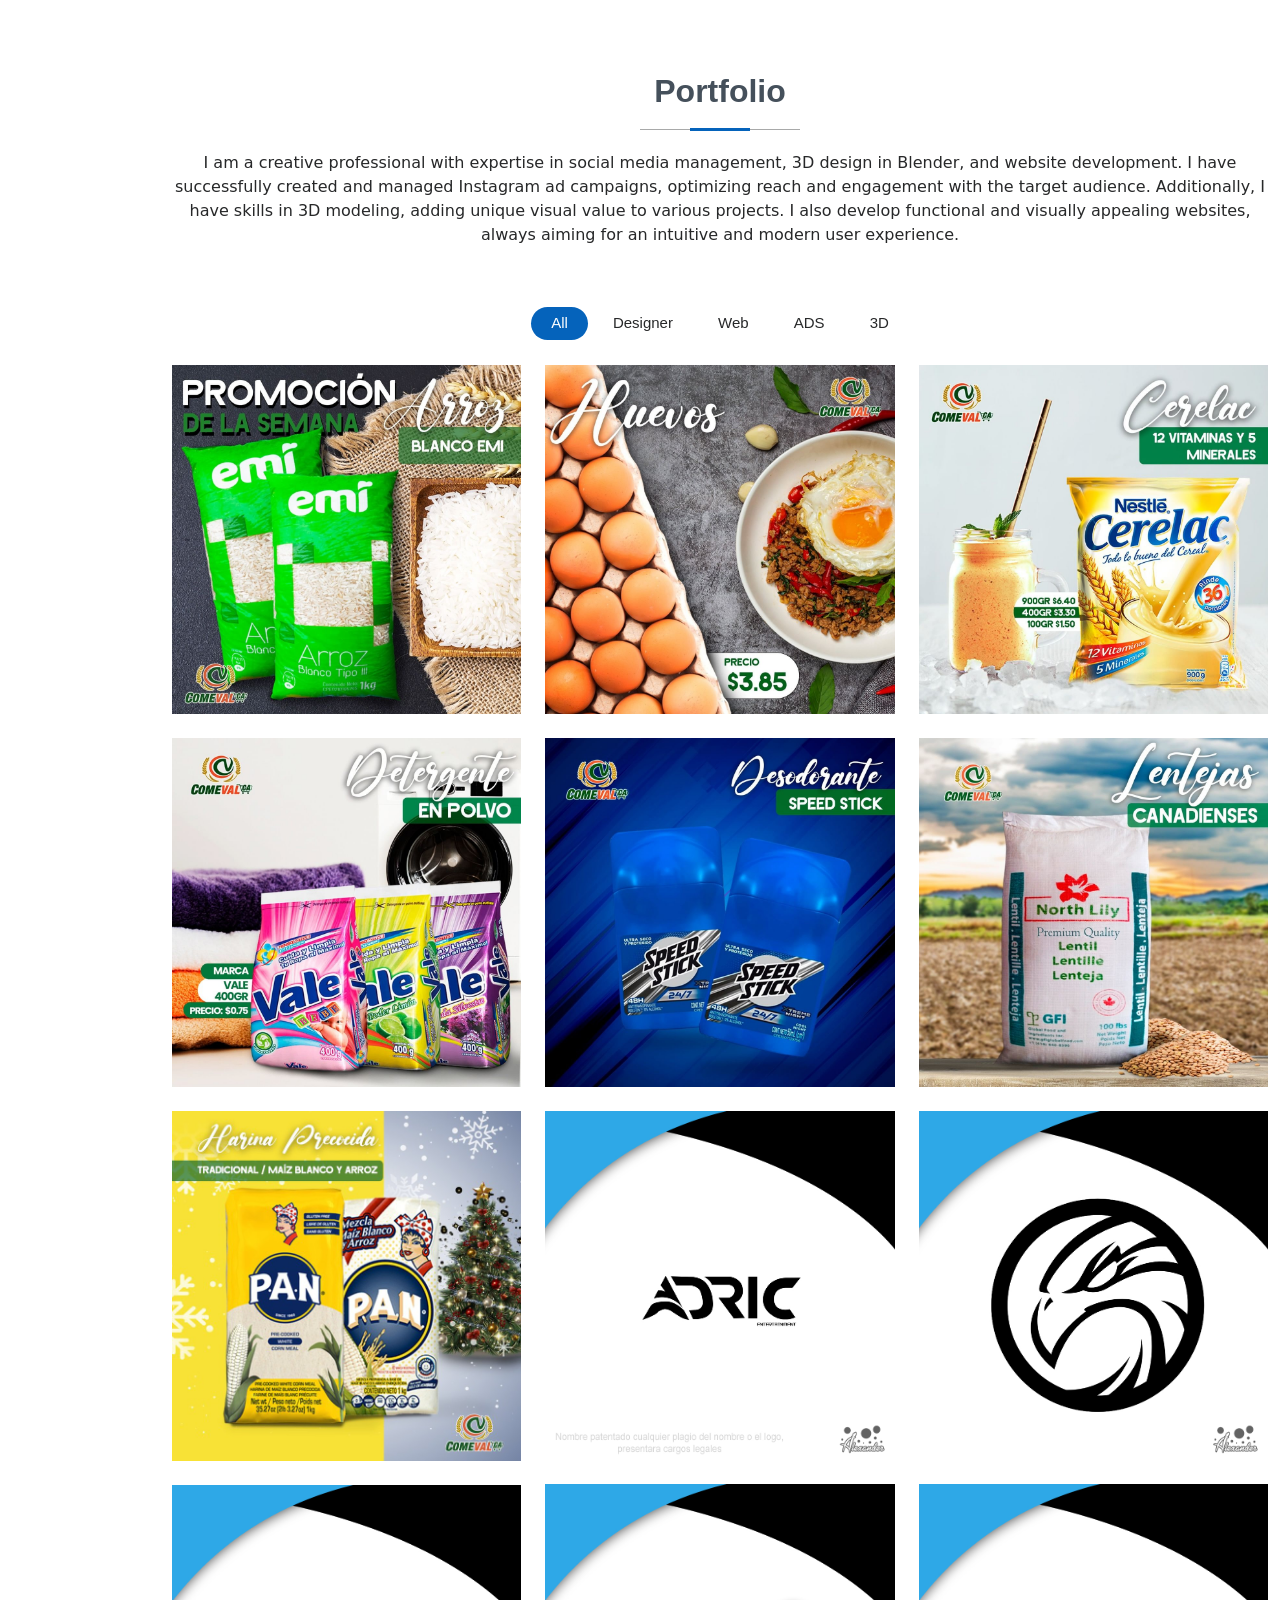
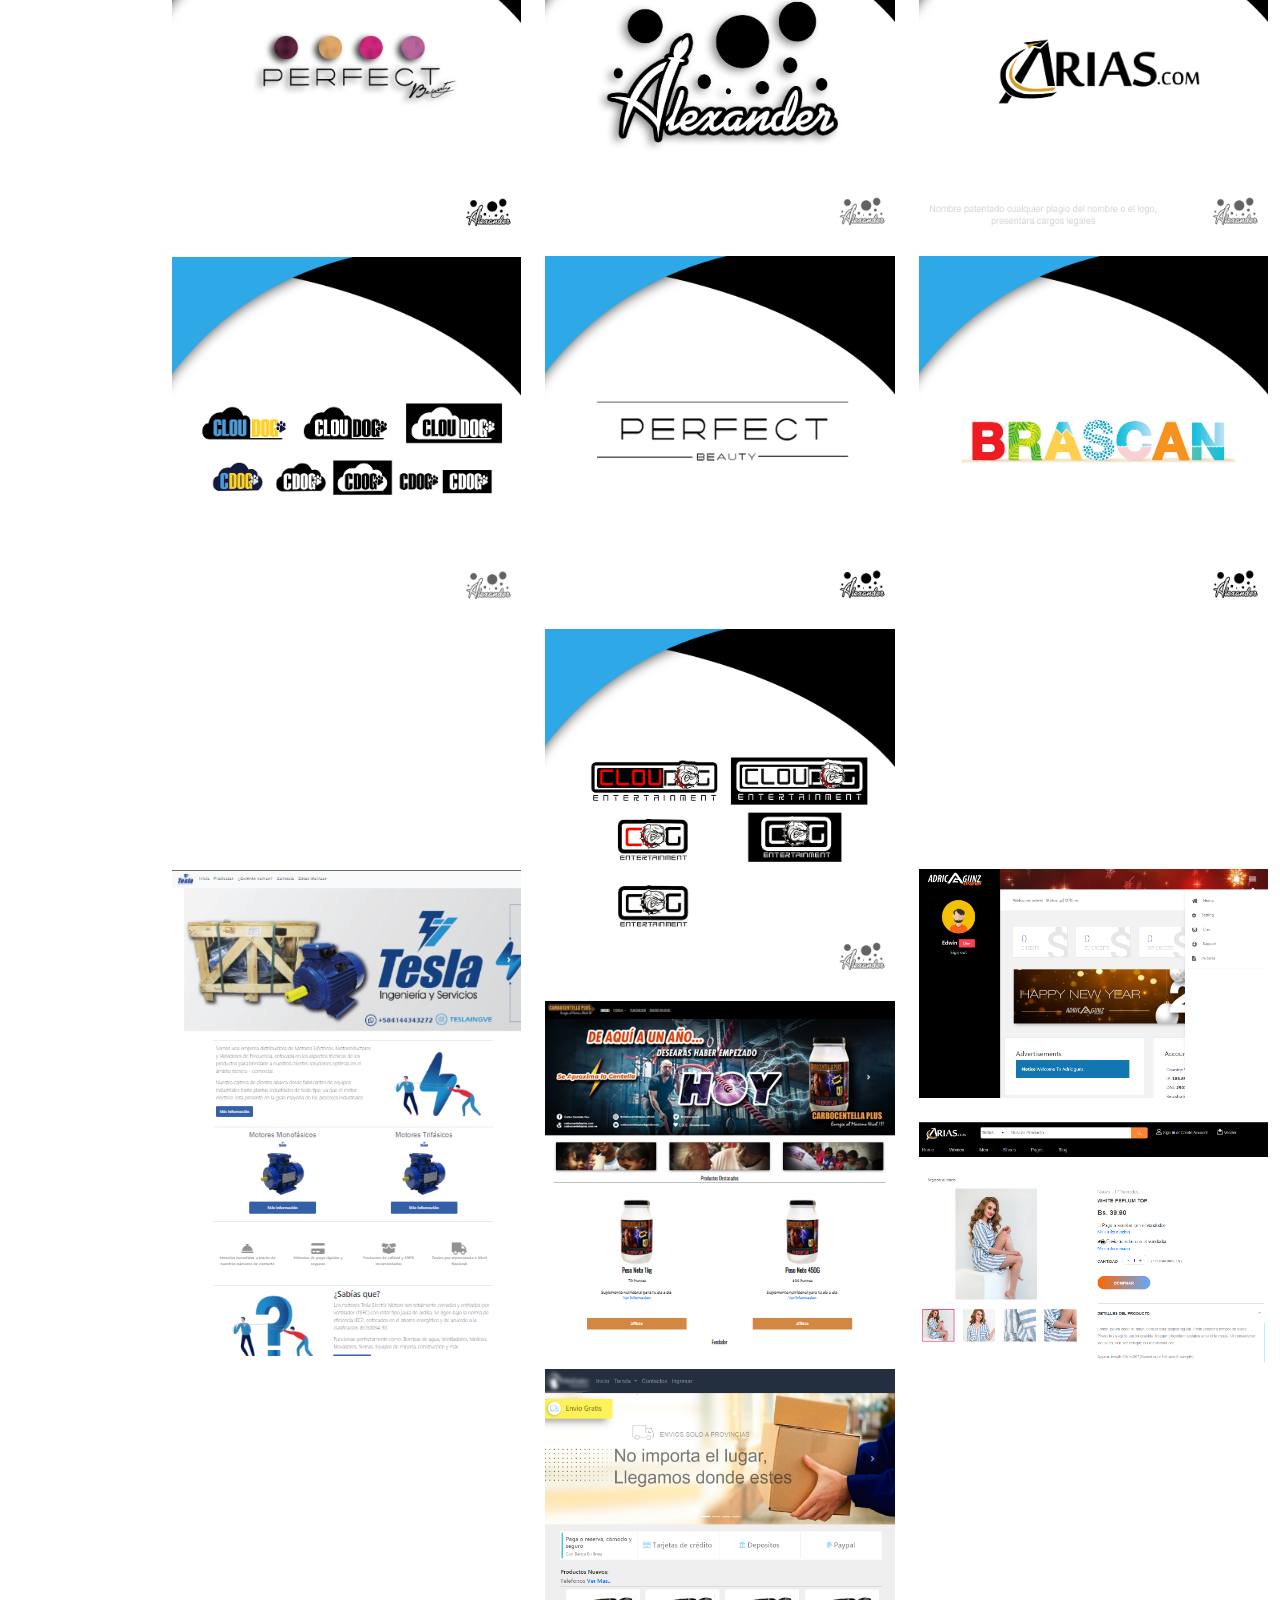
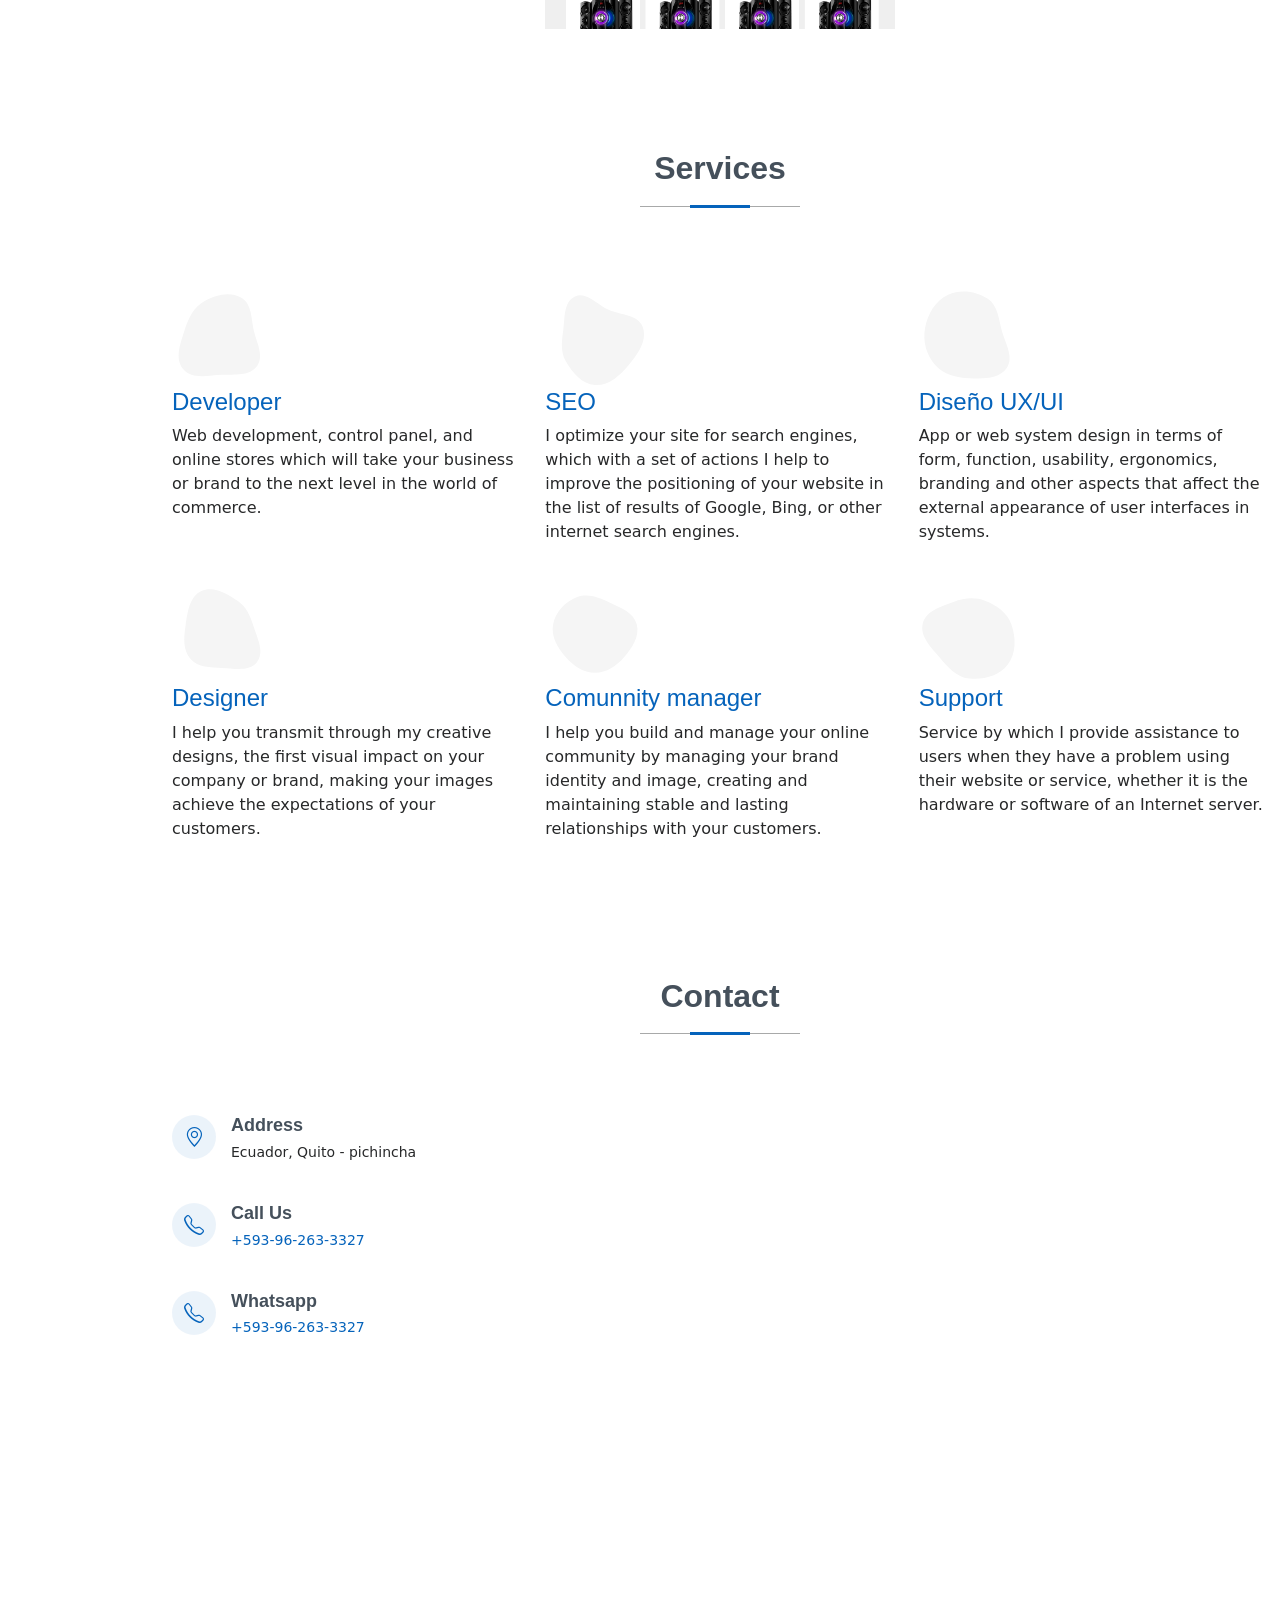
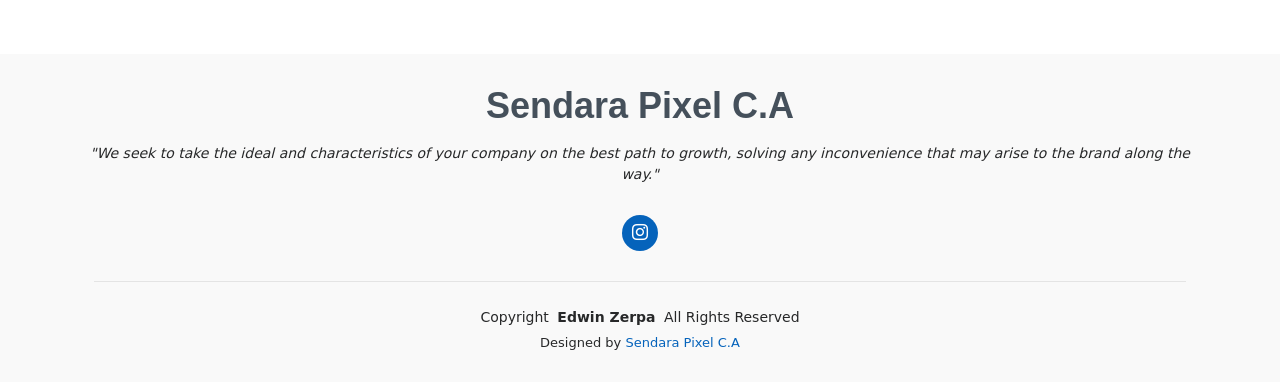
==== commit 44c76b74: "Actualize el nombre" ====
--- a/index.html
+++ b/index.html
@@ -73,7 +73,7 @@
       <div class="container" data-aos="zoom-out">
         <div class="row justify-content-center">
           <div class="col-lg-9">
-            <h2>Edwin Zerpa</h2>
+            <h2>Edwin Zerpaaaa</h2>
             <p id="iam">I'm <span class="typed" data-typed-items="Designer, Developer, Freelancer"></span></p>
             <div class="social-links">
               <a href="https://www.instagram.com/sendarapixel/"><i class="bi bi-instagram"></i></a>
--- a/assets/css/lang.css
+++ b/assets/css/lang.css
@@ -1,19 +1,19 @@
-.langbtn{
-    padding: 10px;
-    text-align: center;
-    margin-top: 5px;
-    transition: all;
-    transition-duration: 100ms;
-
-
-}
-
-.langbtn:hover{
-    background-color: rgb(197, 153, 238);
-}
-
-.dropdown-toggle:focus{
-    text-decoration: none;
-    outline: none;
-
-}
+.langbtn{
+    padding: 10px;
+    text-align: center;
+    margin-top: 5px;
+    transition: all;
+    transition-duration: 100ms;
+
+
+}
+
+.langbtn:hover{
+    background-color: rgb(197, 153, 238);
+}
+
+.dropdown-toggle:focus{
+    text-decoration: none;
+    outline: none;
+
+}
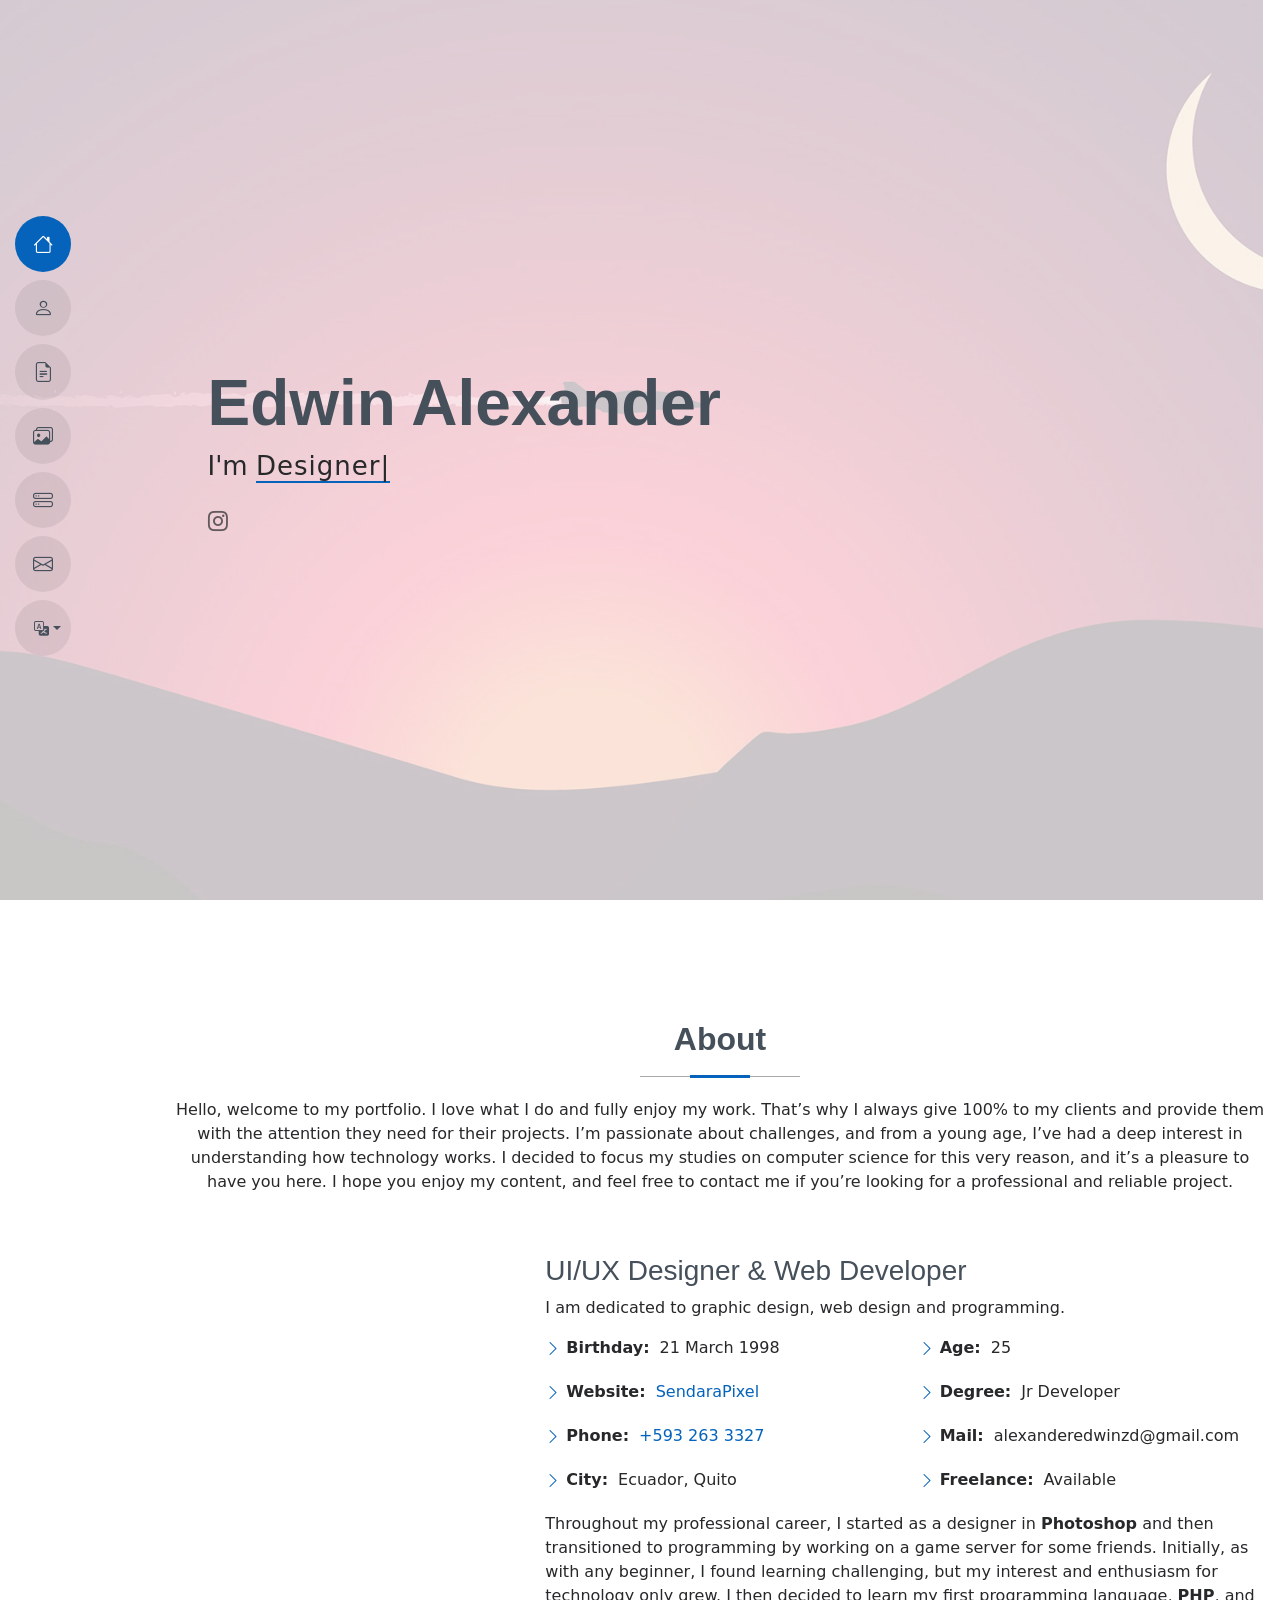
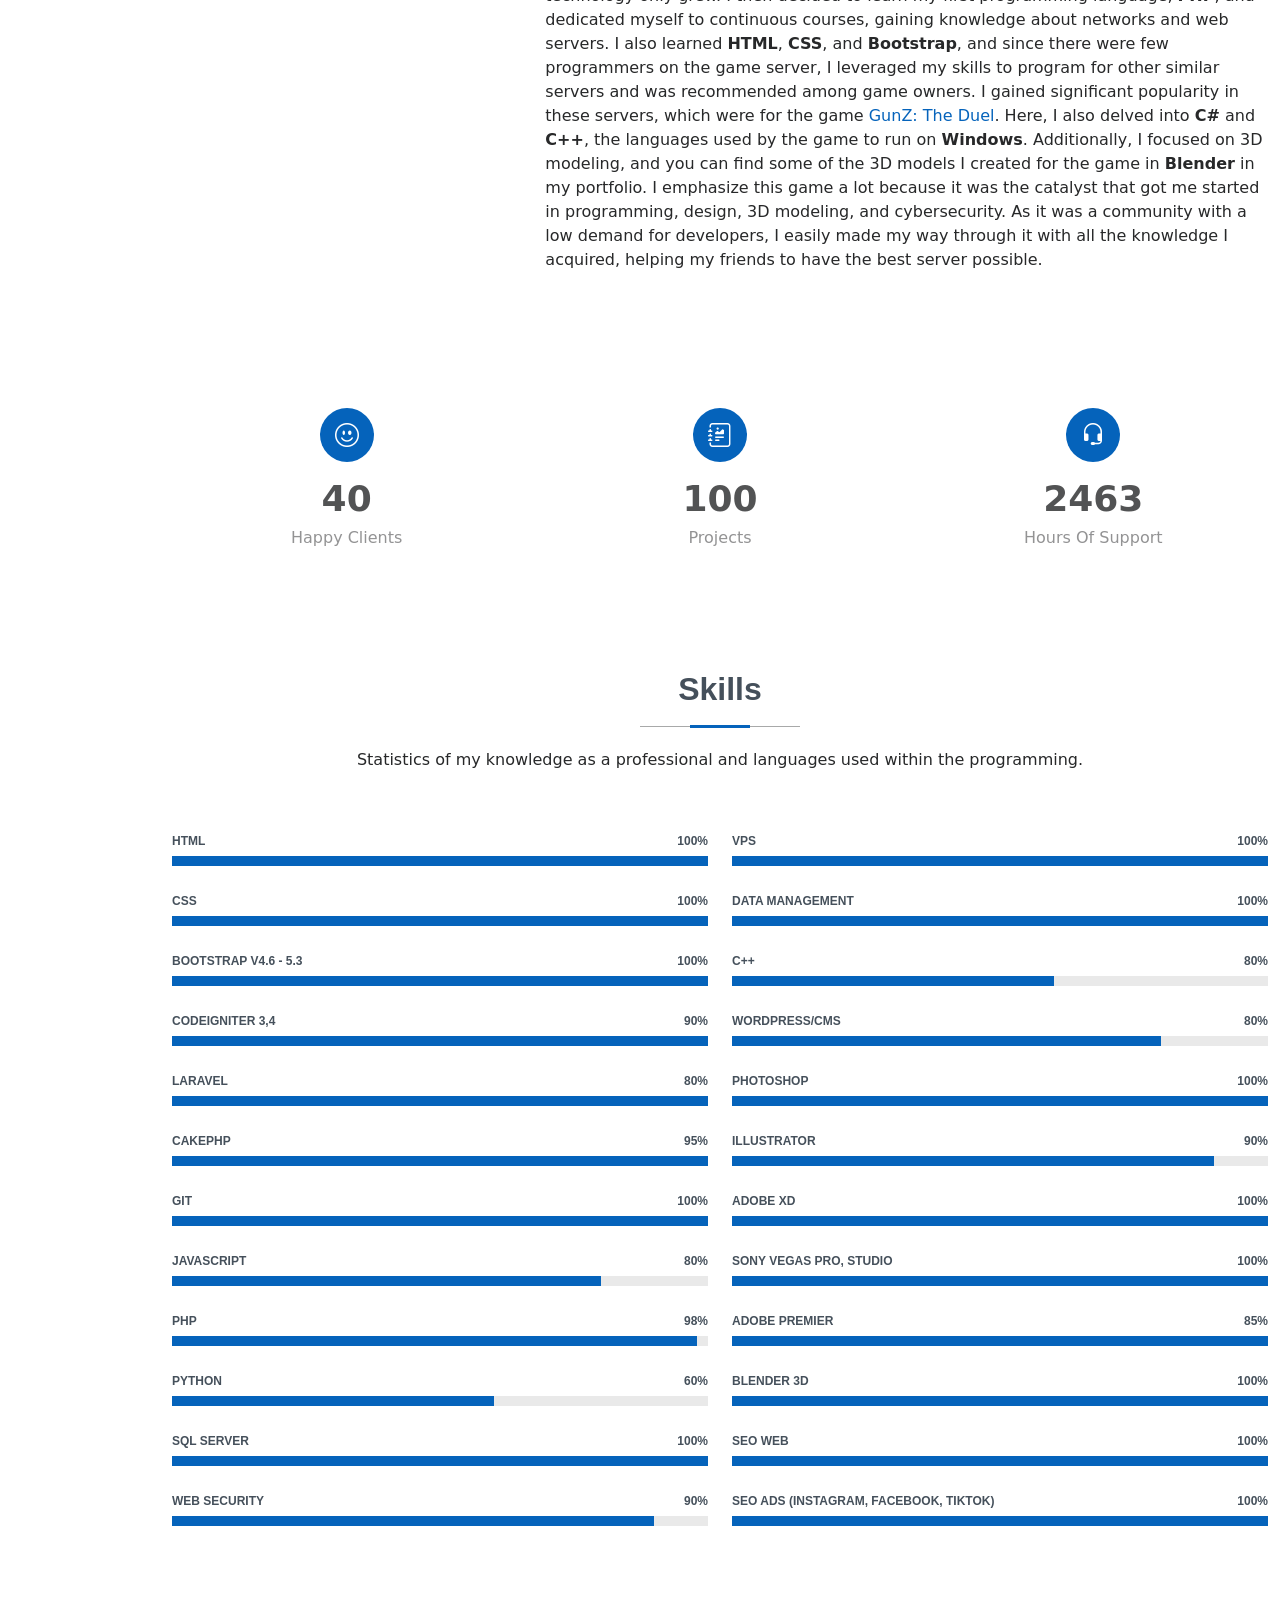
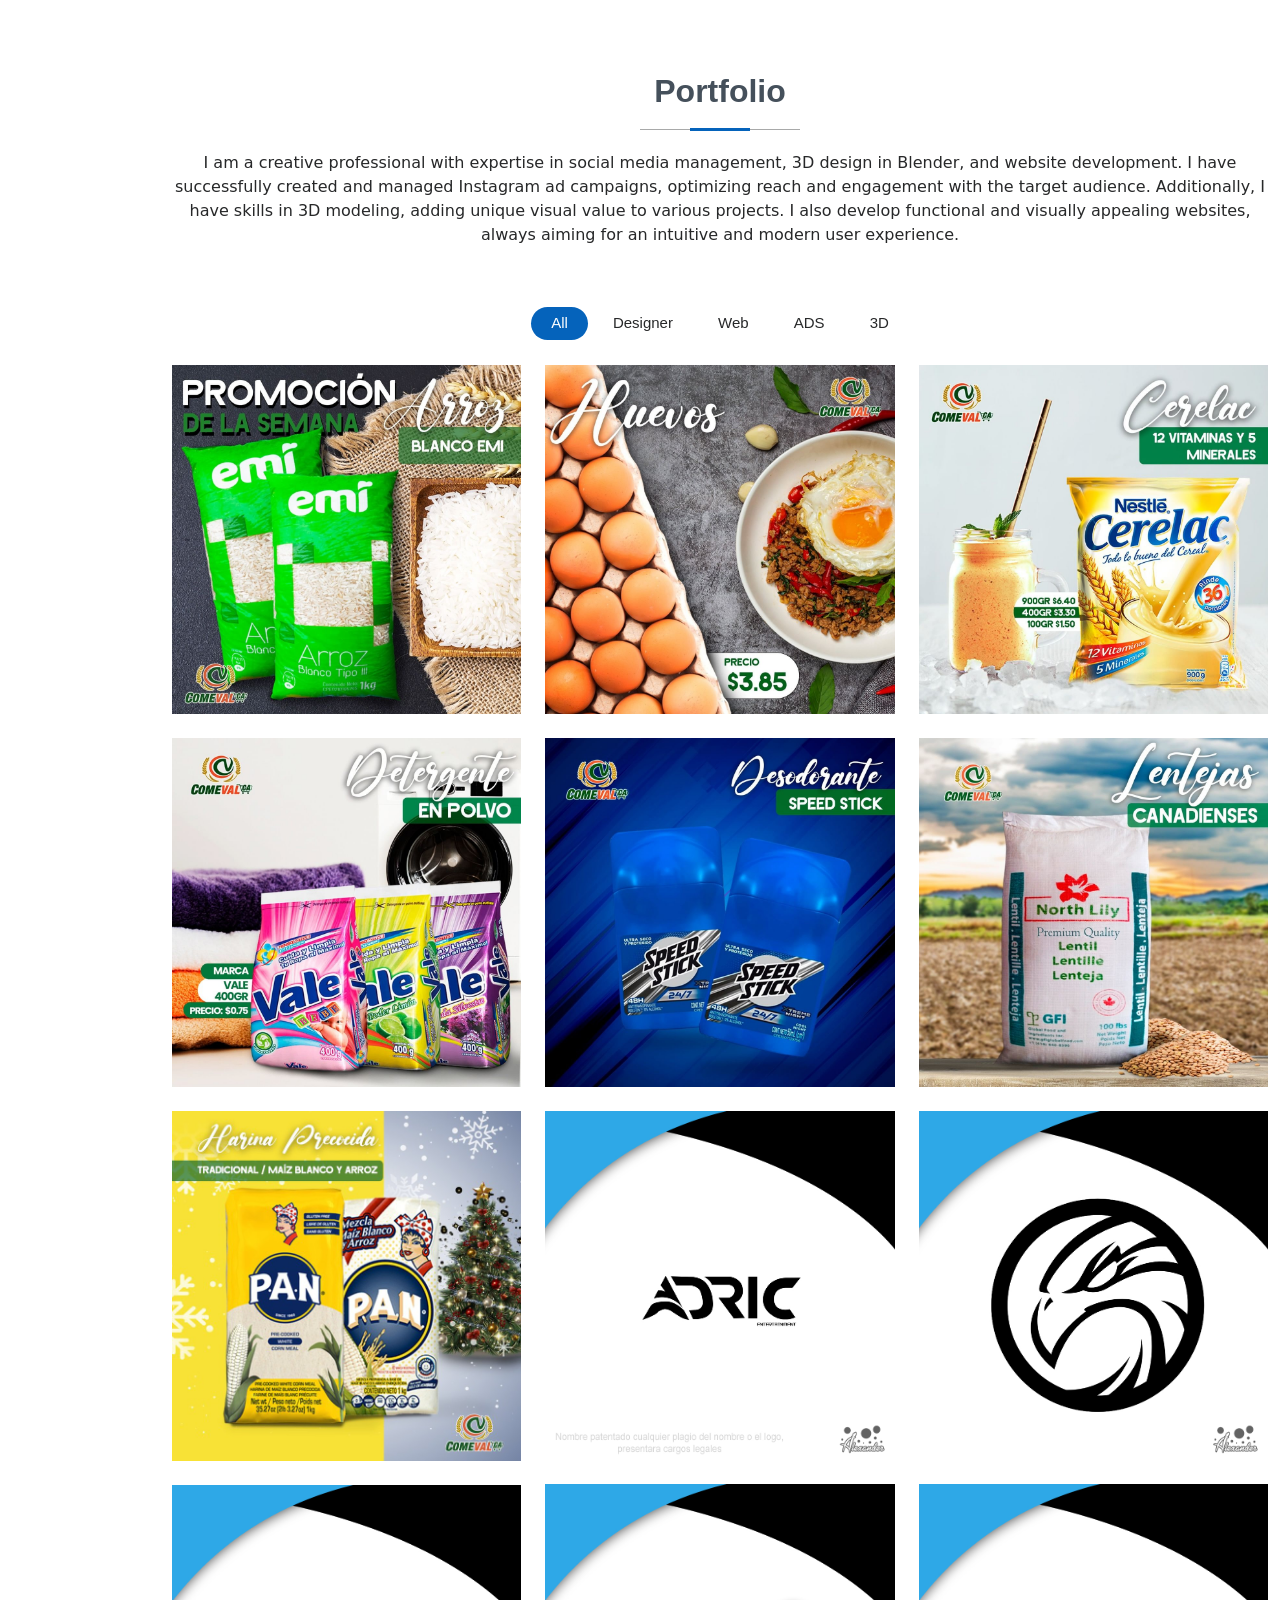
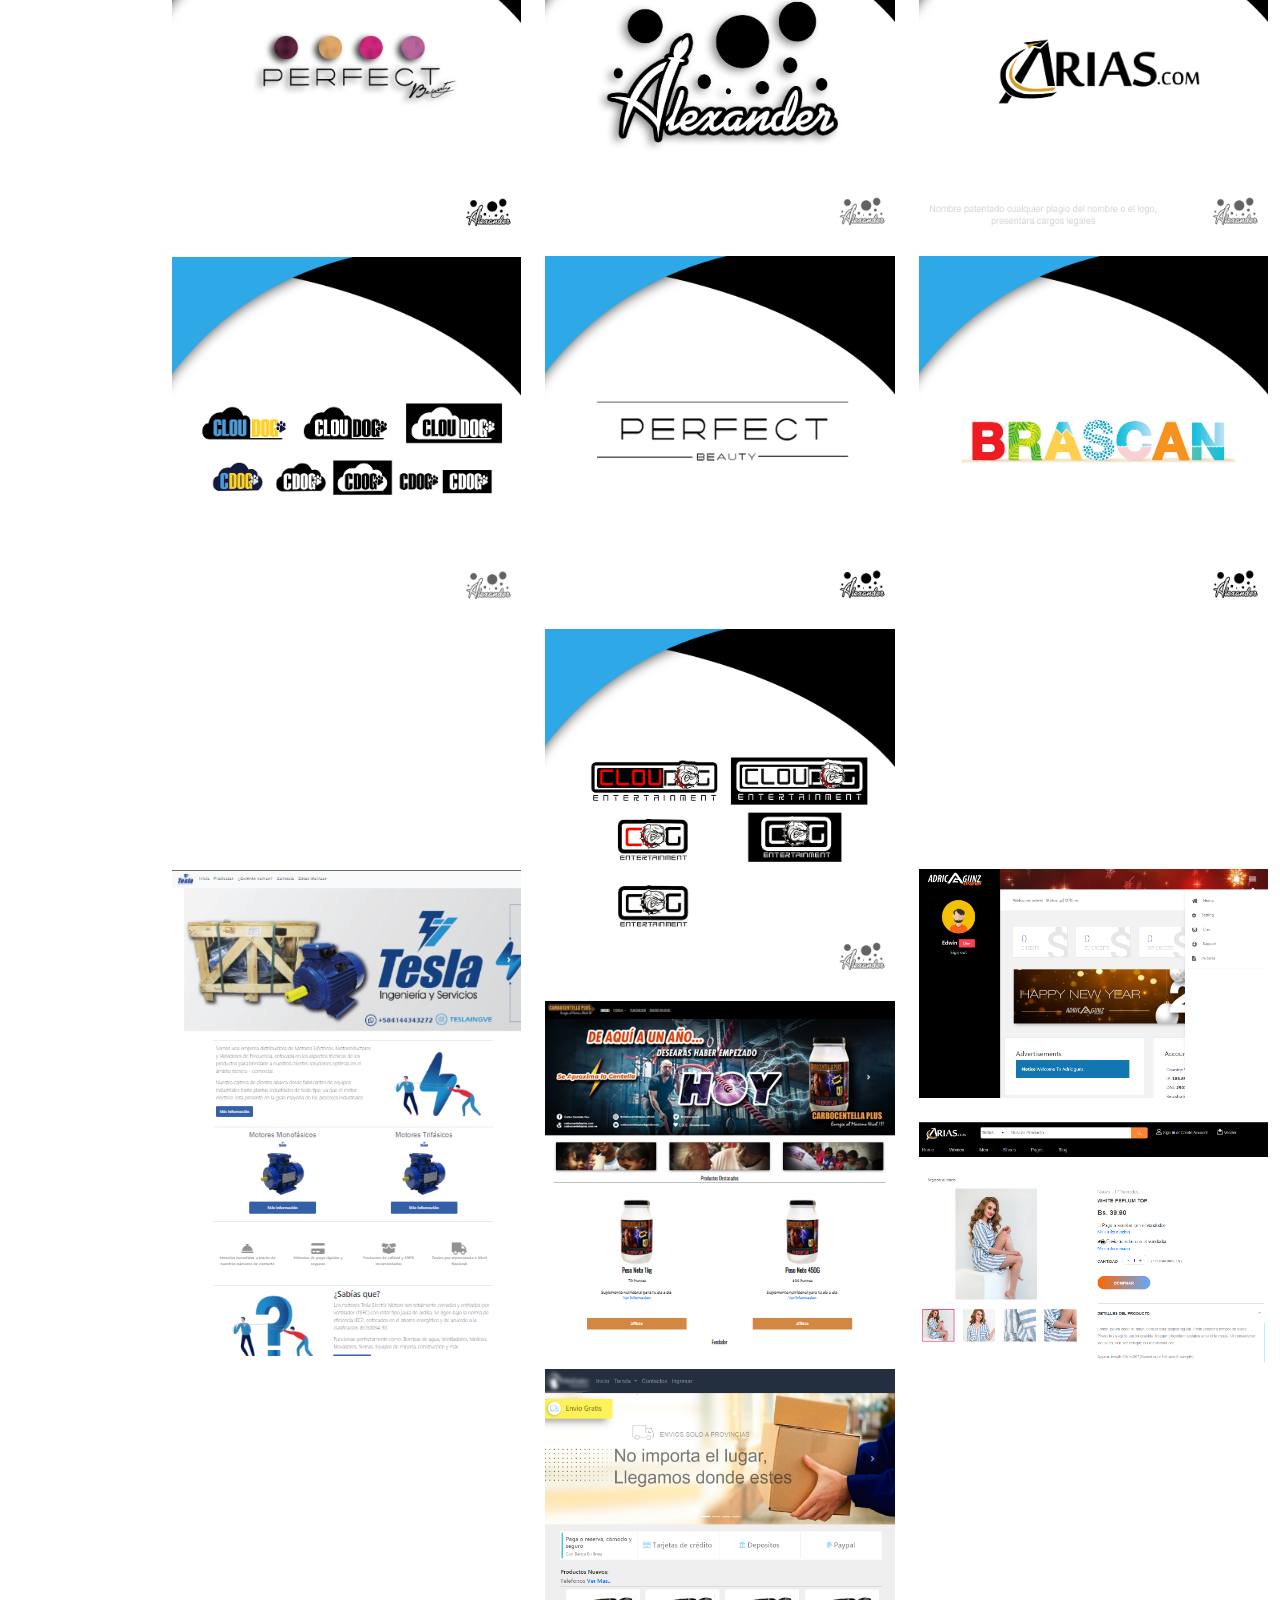
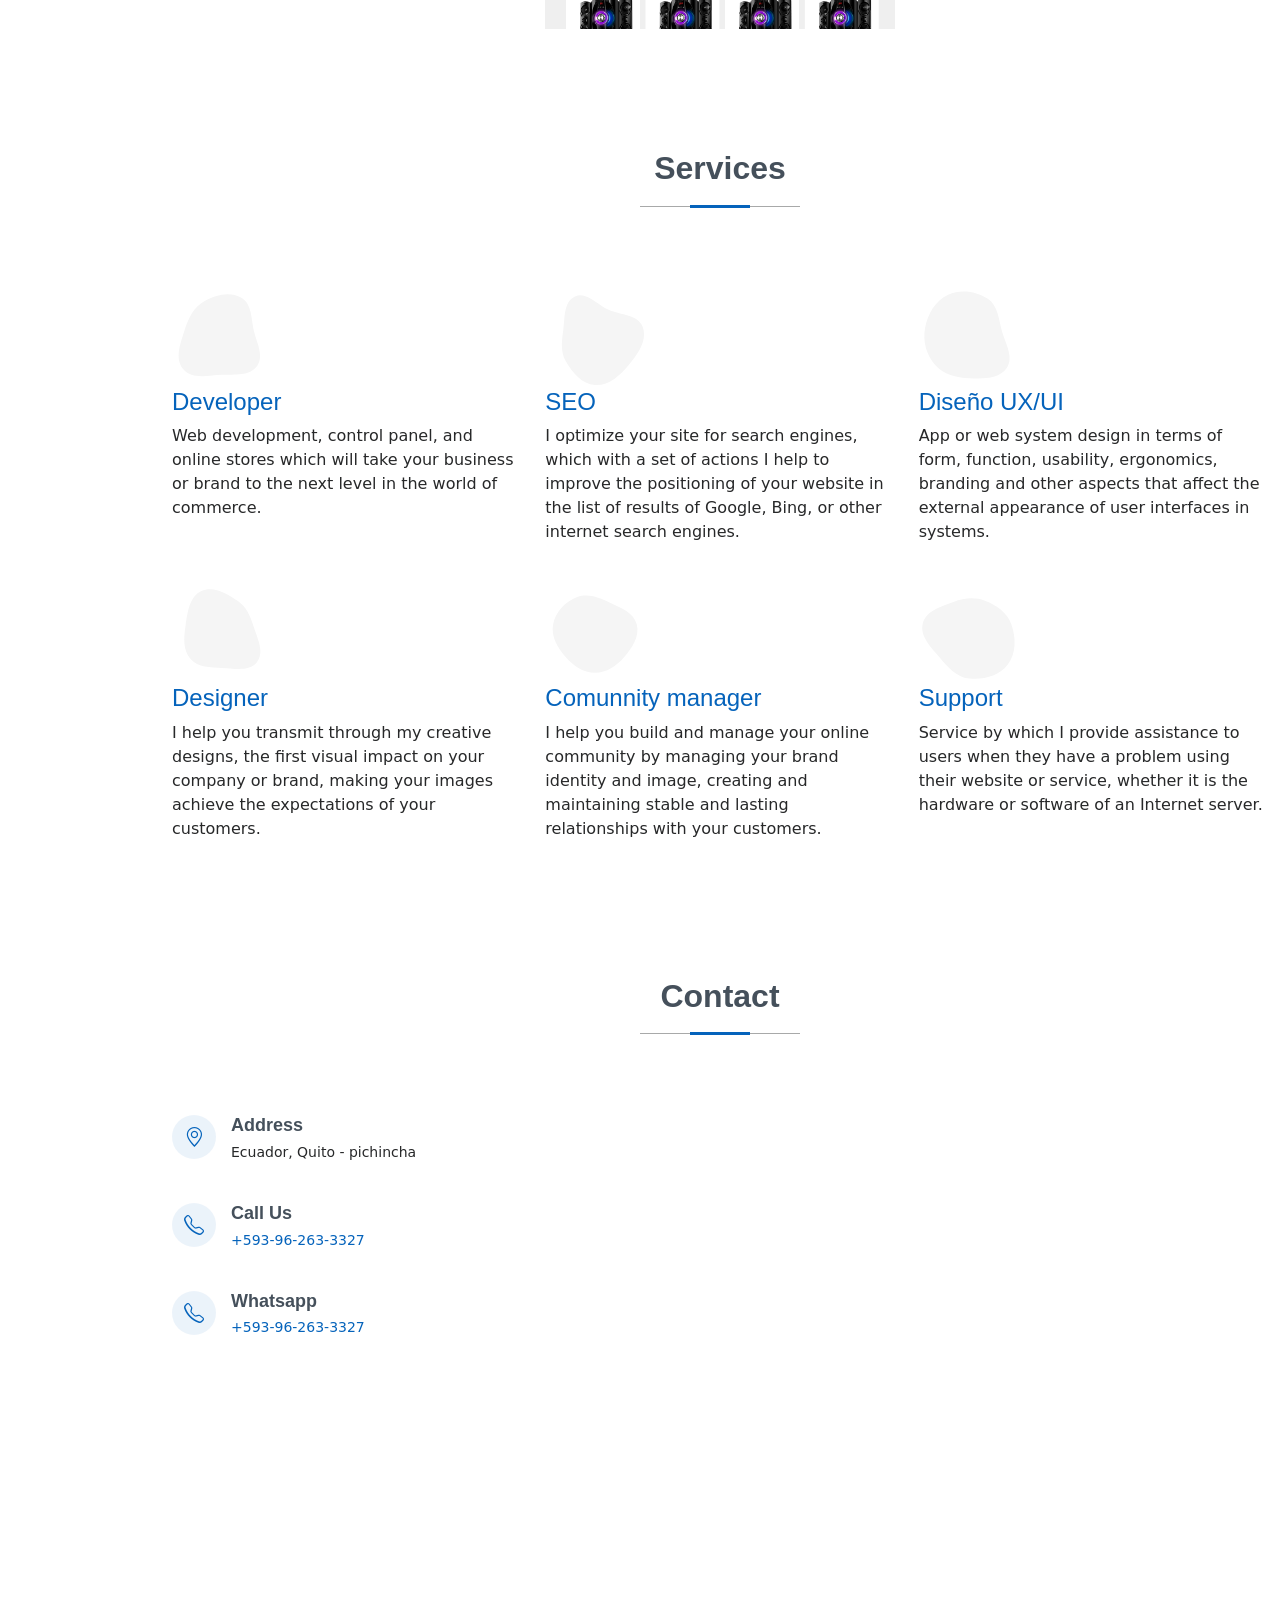
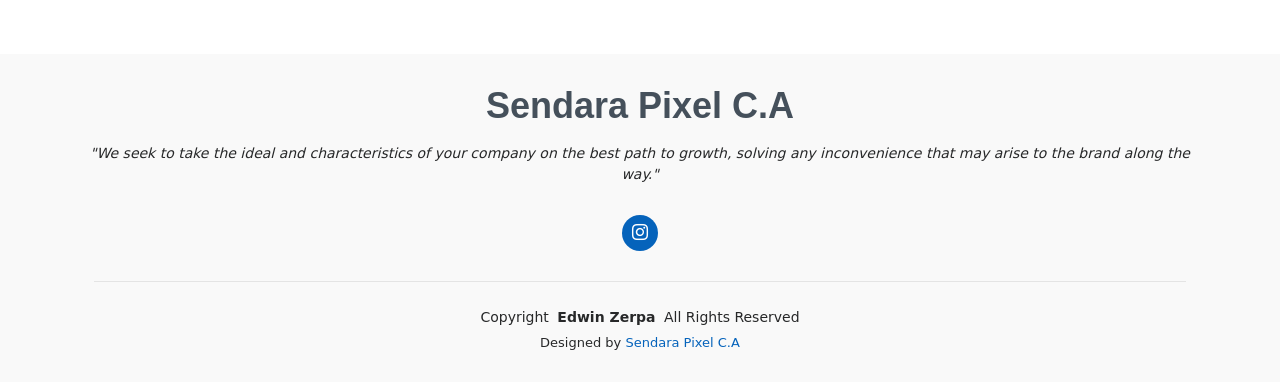
==== commit f467f652: "Actulize mi nombre index.html" ====
--- a/index.html
+++ b/index.html
@@ -73,7 +73,7 @@
       <div class="container" data-aos="zoom-out">
         <div class="row justify-content-center">
           <div class="col-lg-9">
-            <h2>Edwin Zerpaaaa</h2>
+            <h2>Edwin Alexander</h2>
             <p id="iam">I'm <span class="typed" data-typed-items="Designer, Developer, Freelancer"></span></p>
             <div class="social-links">
               <a href="https://www.instagram.com/sendarapixel/"><i class="bi bi-instagram"></i></a>
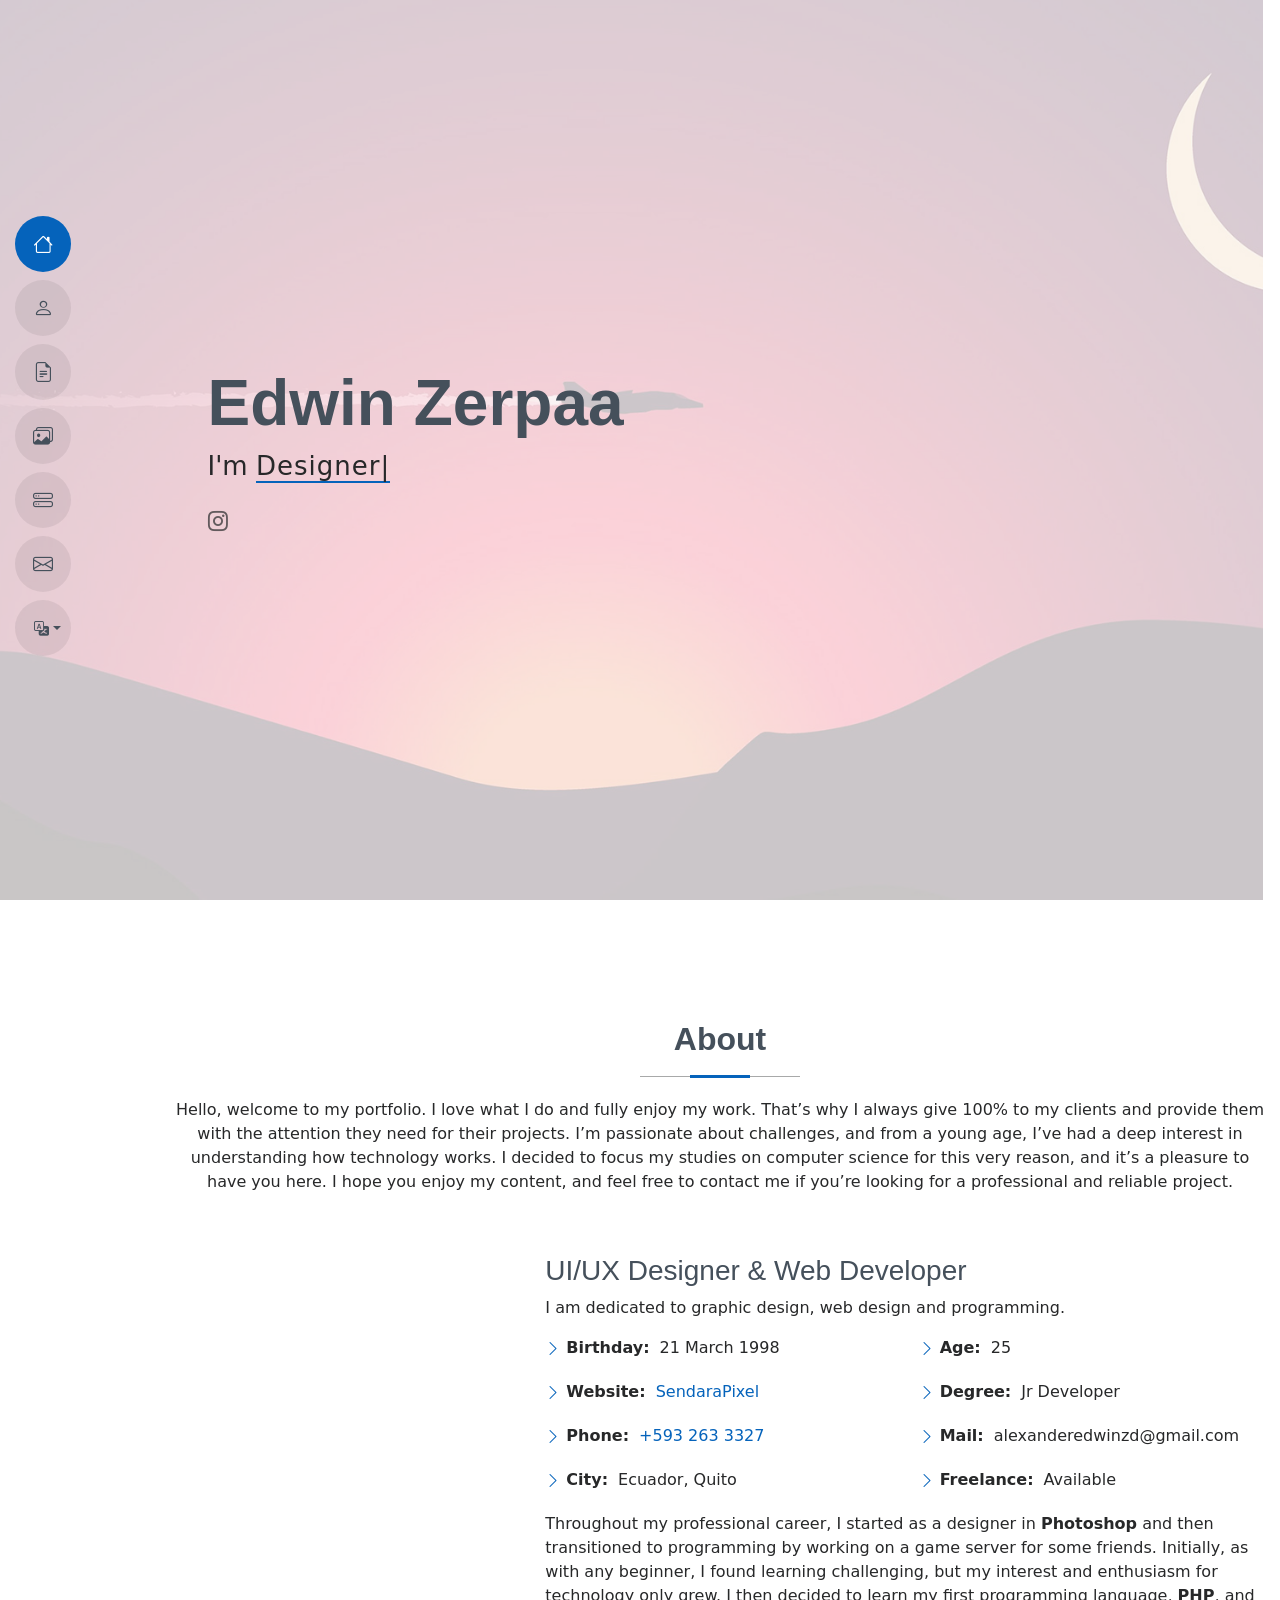
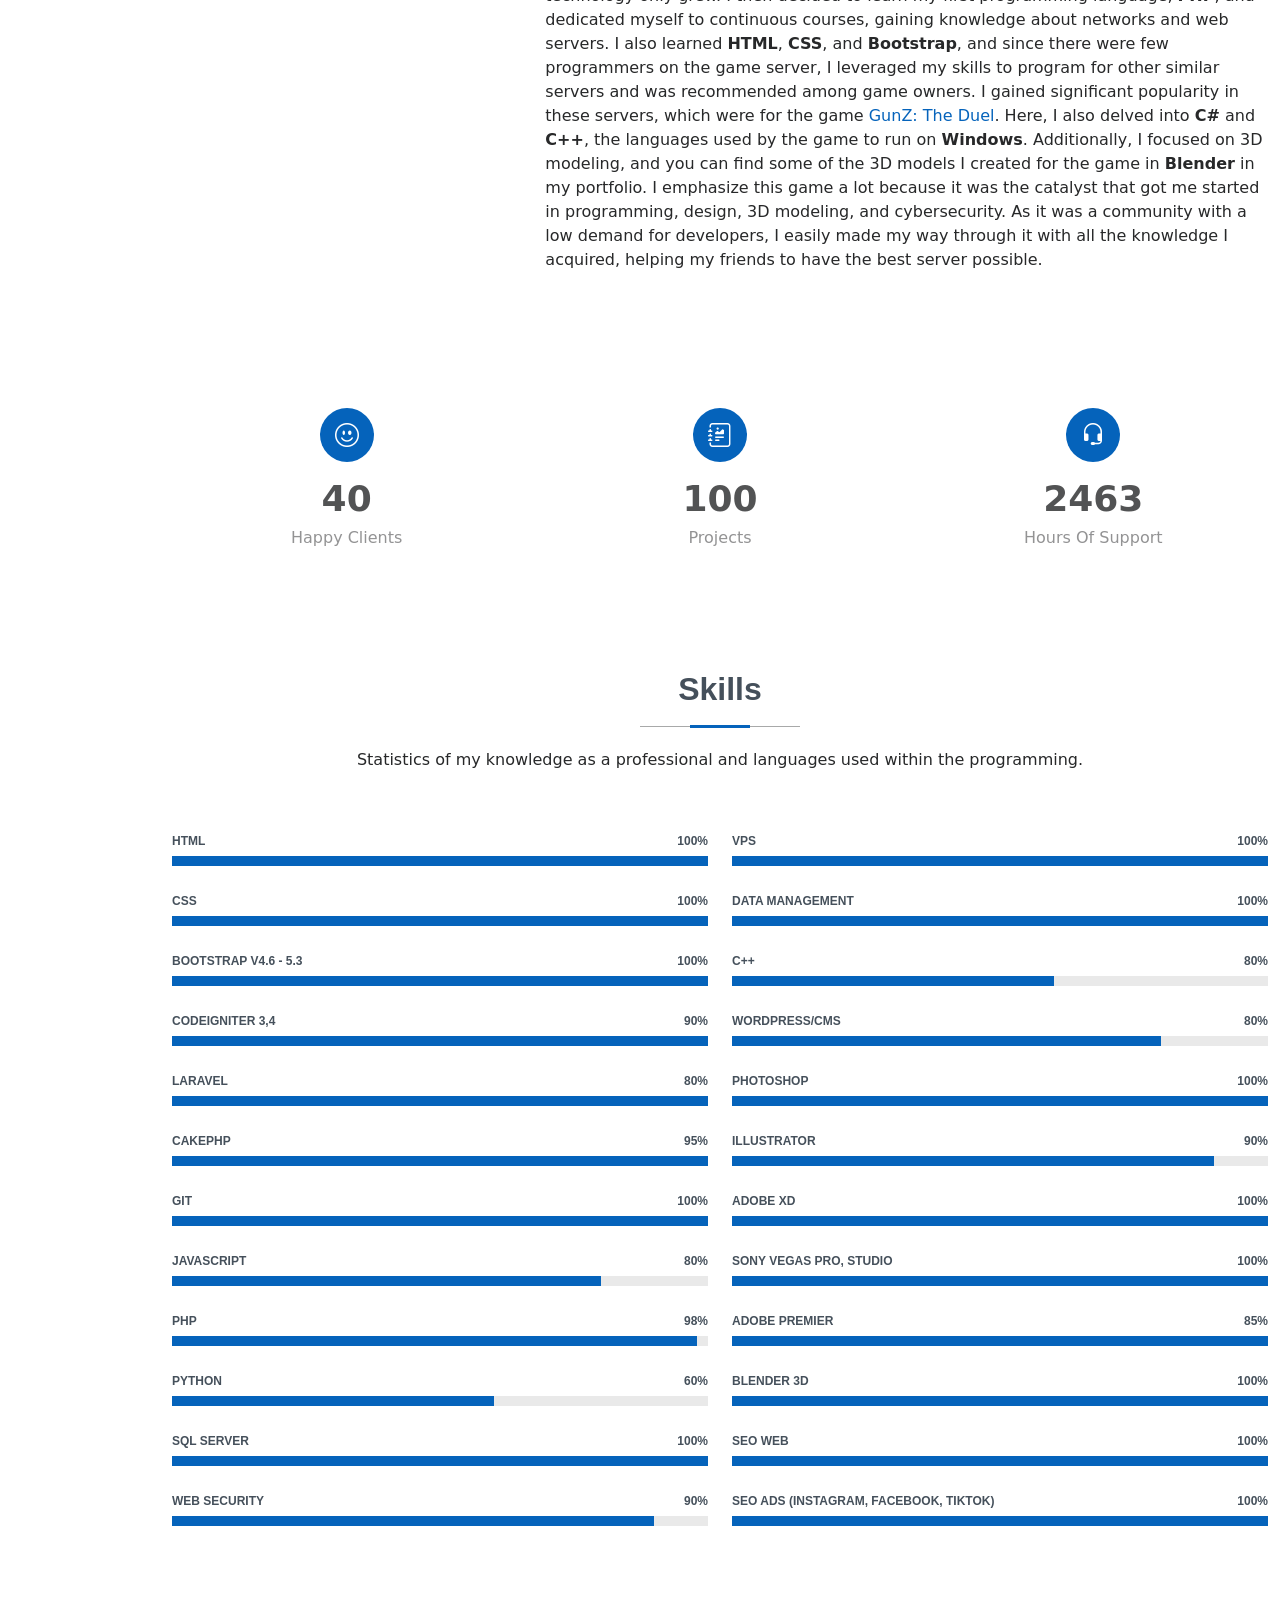
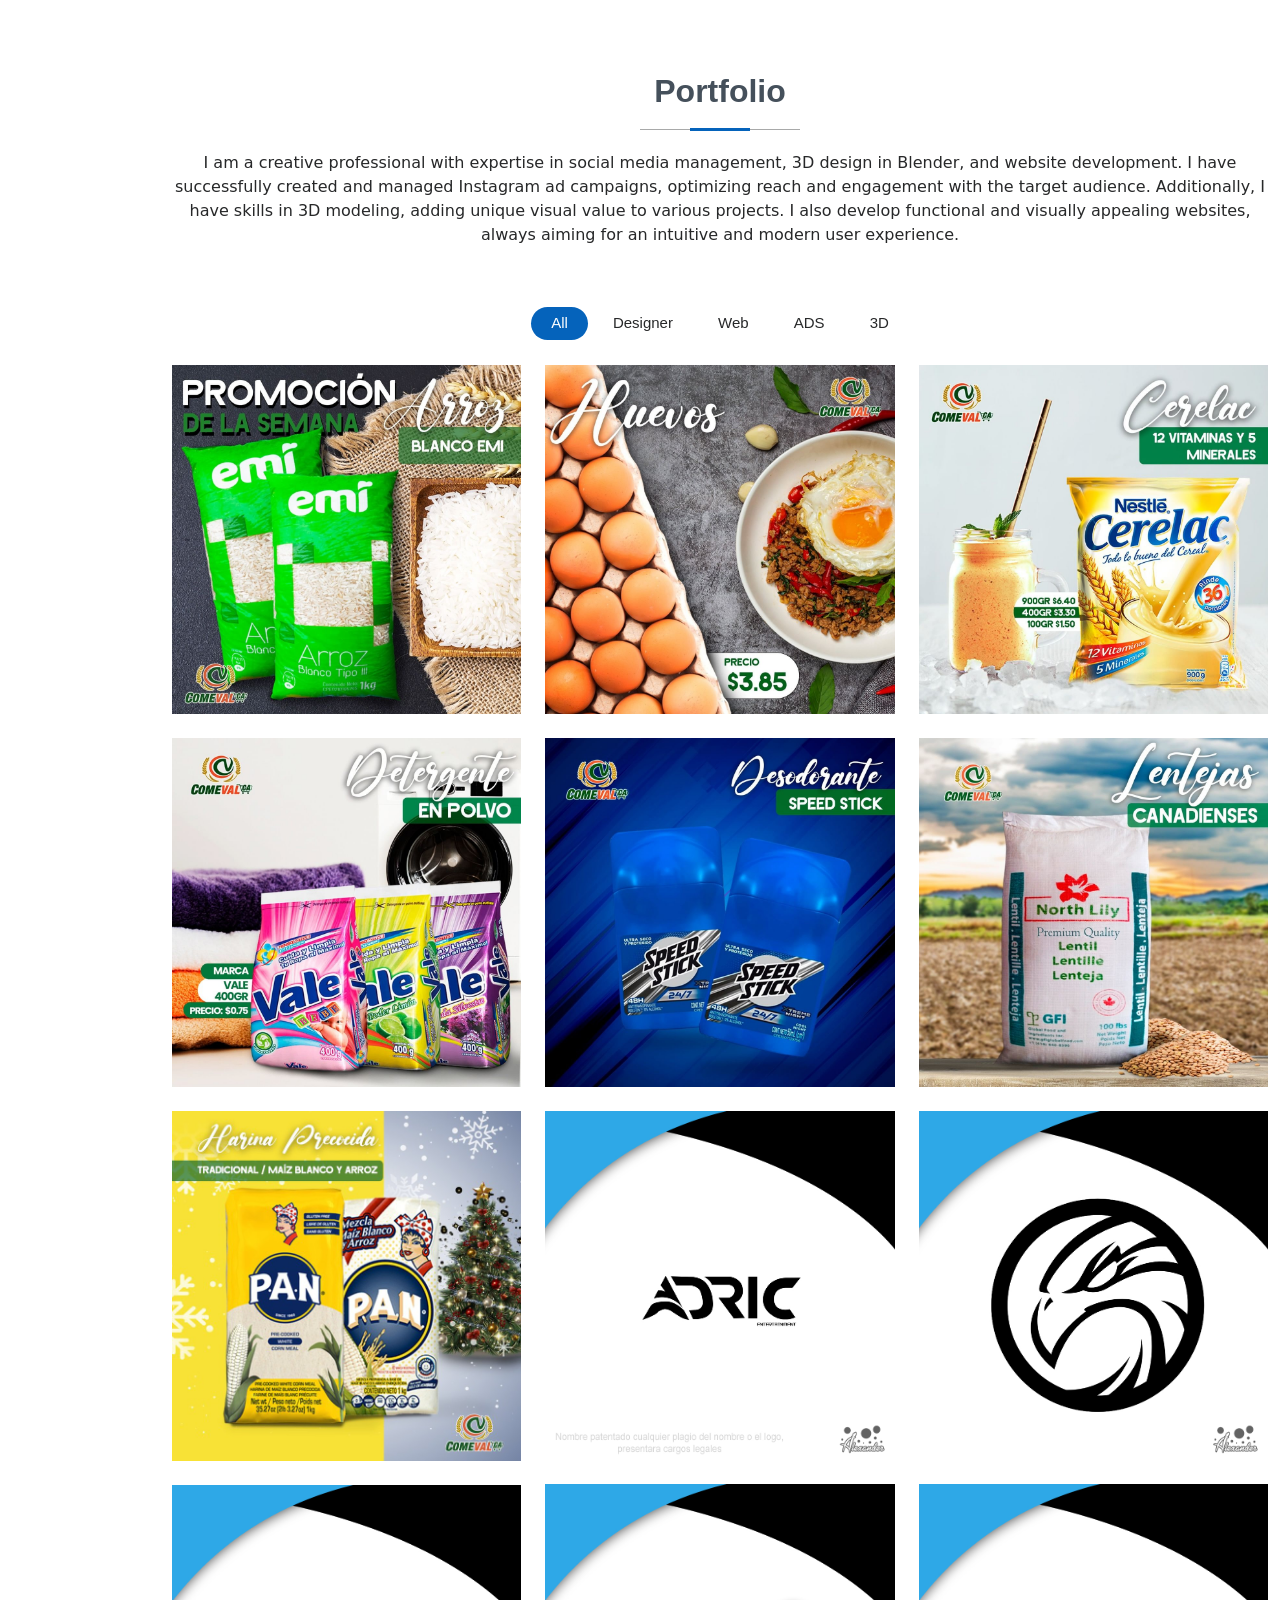
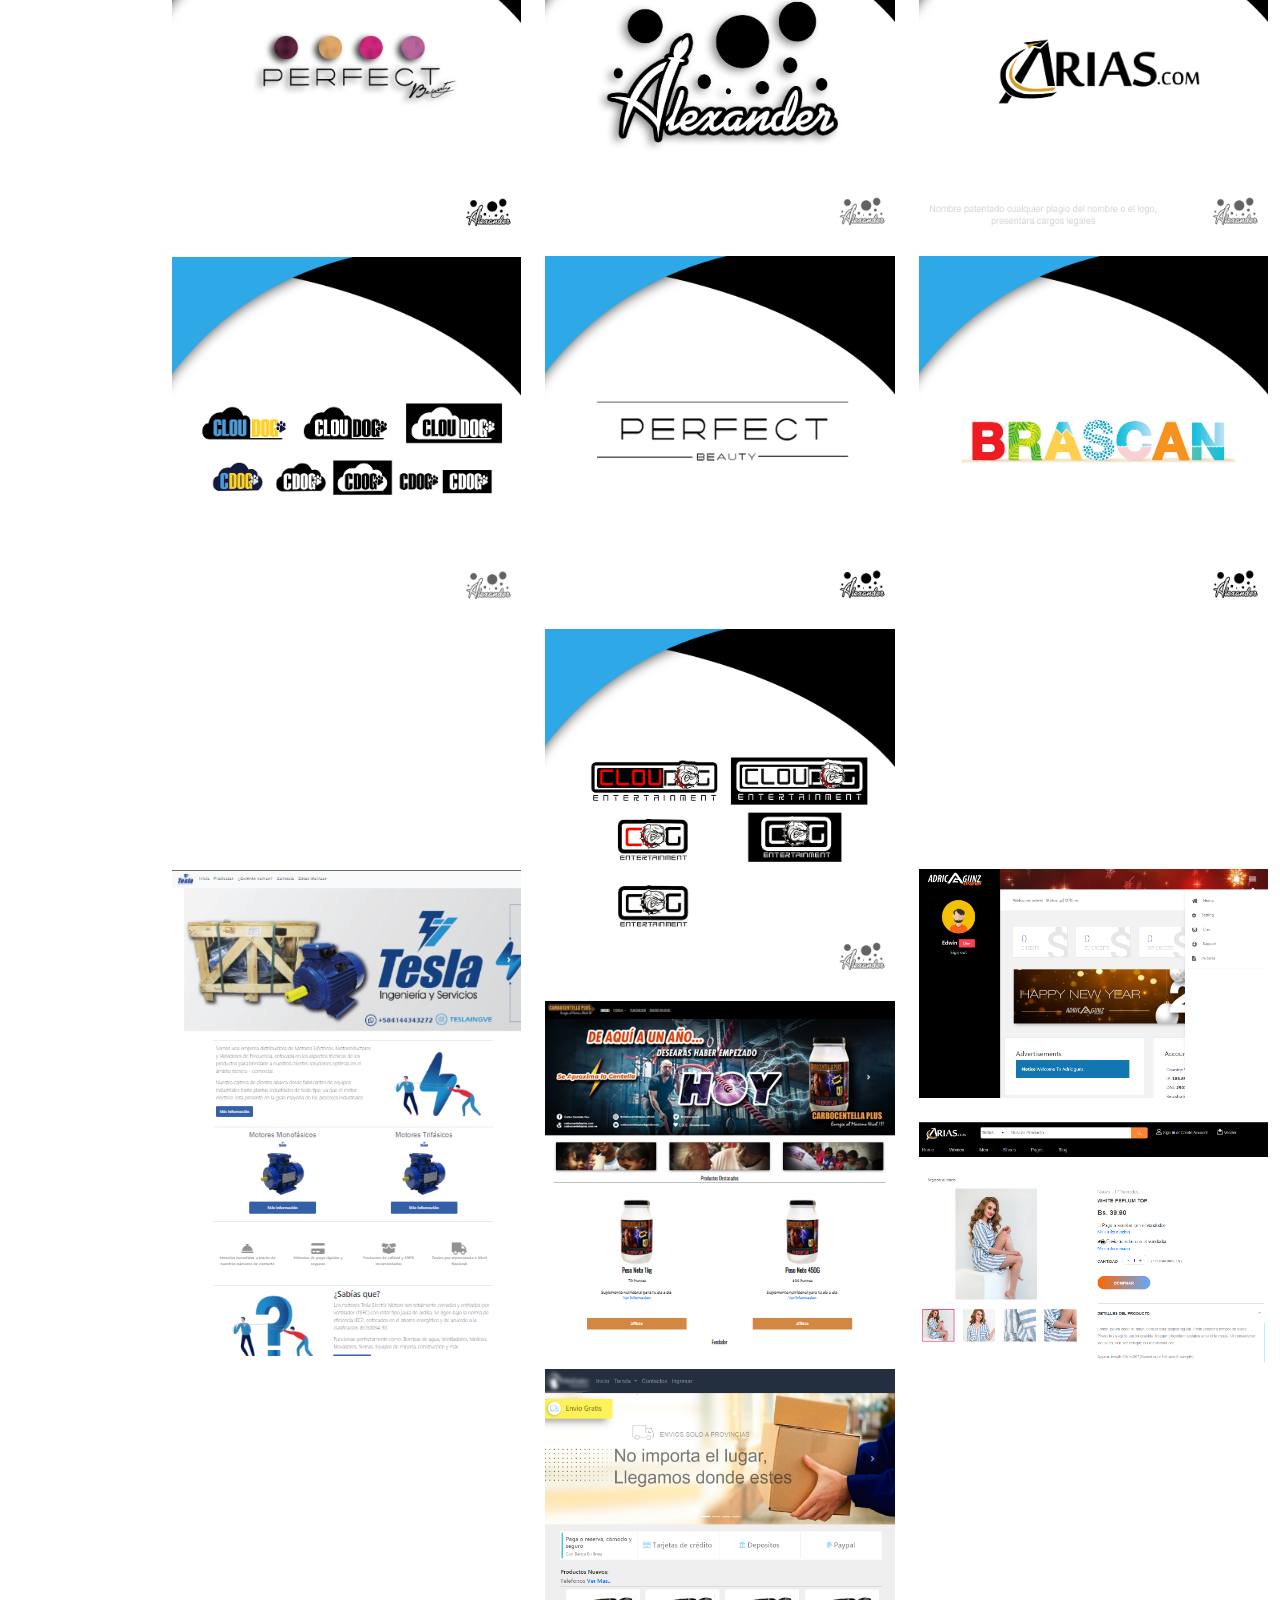
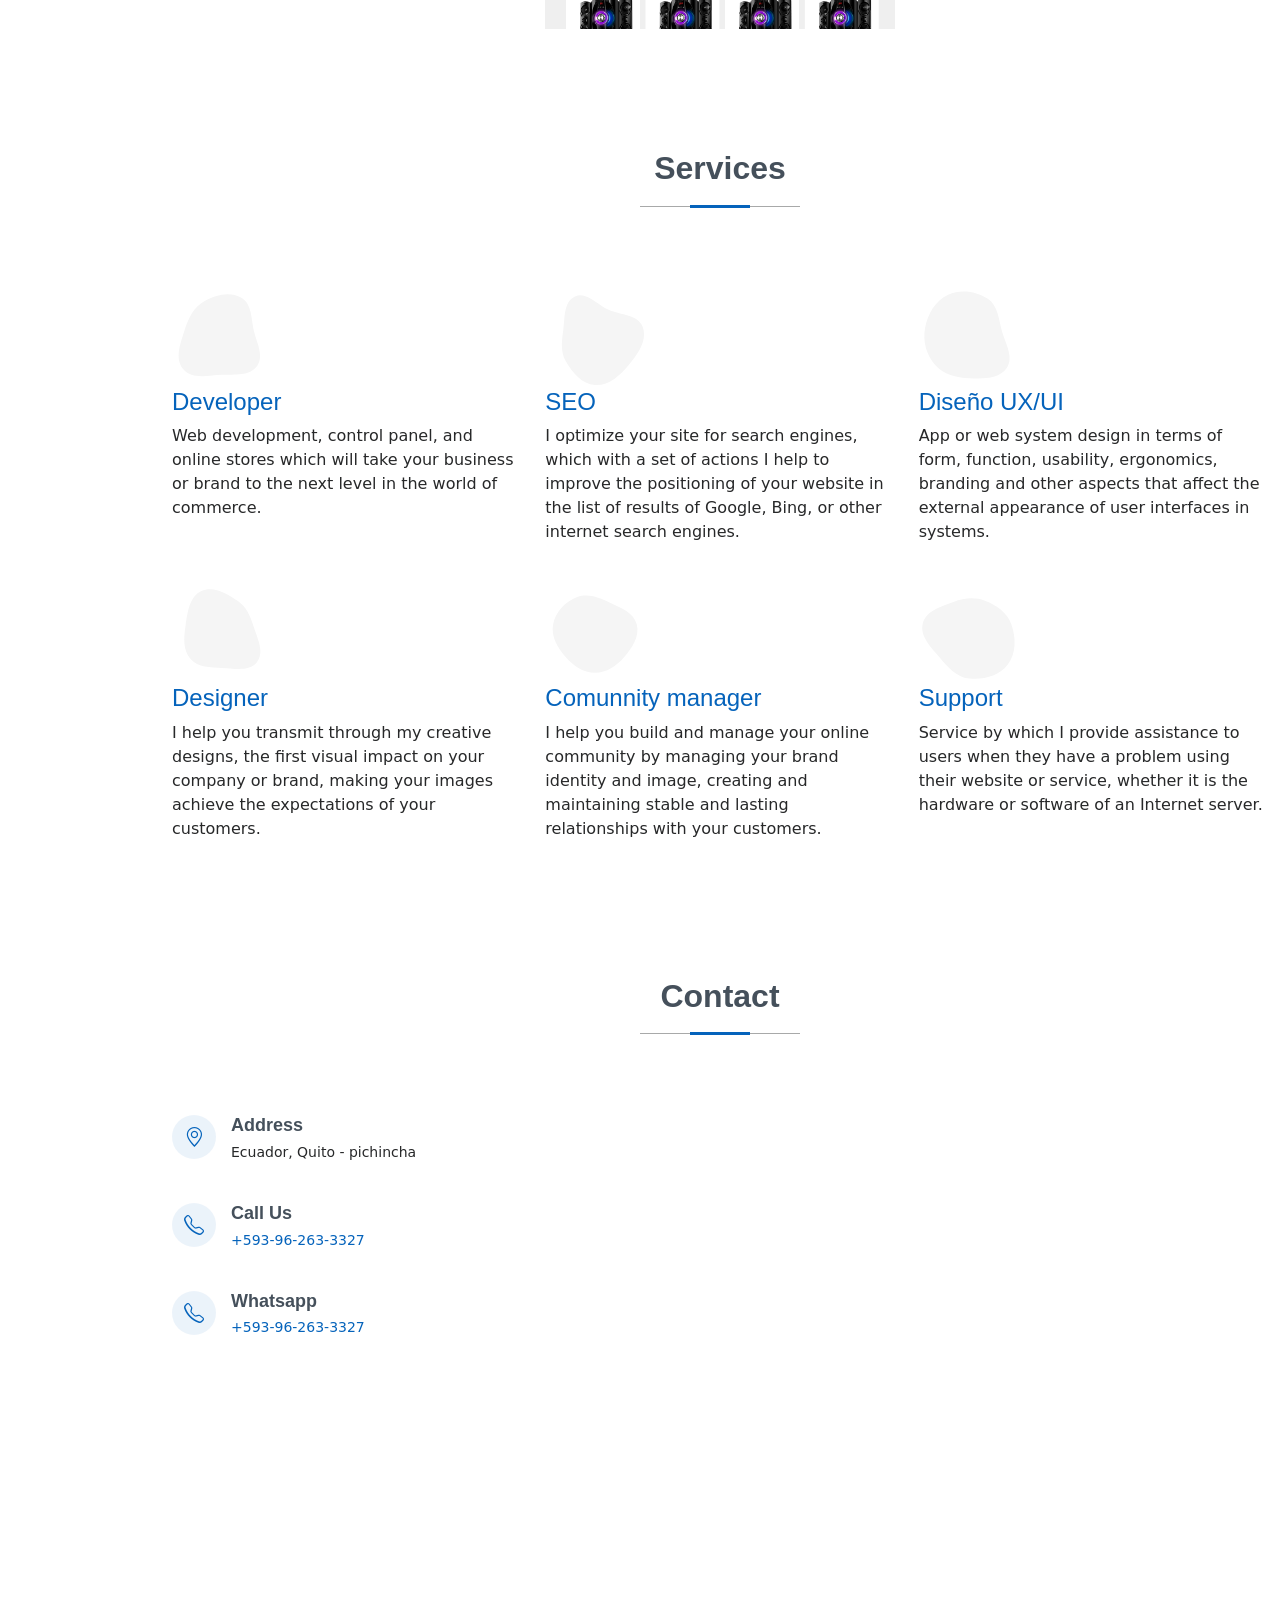
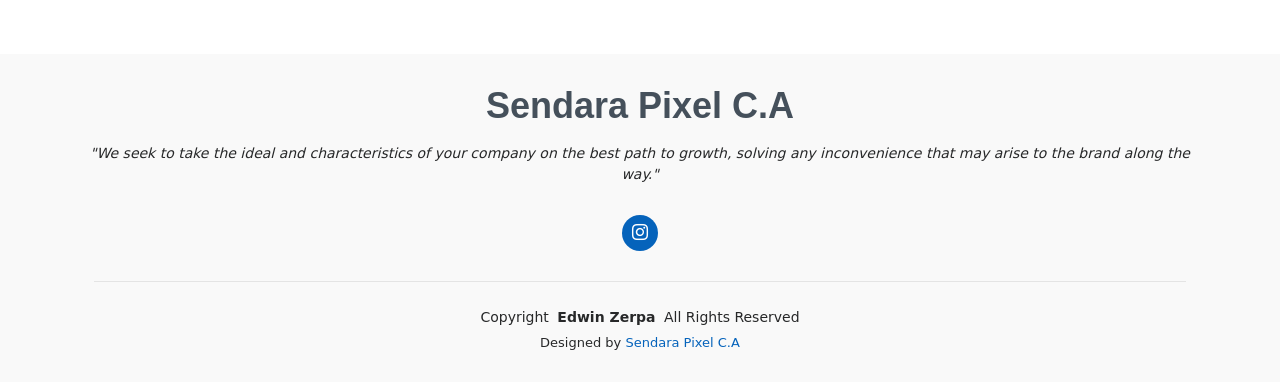
==== commit f74712e5: "Update index.html Actualize mi nombre" ====
--- a/index.html
+++ b/index.html
@@ -73,7 +73,7 @@
       <div class="container" data-aos="zoom-out">
         <div class="row justify-content-center">
           <div class="col-lg-9">
-            <h2>Edwin Alexander</h2>
+            <h2>Edwin Zerpaa</h2>
             <p id="iam">I'm <span class="typed" data-typed-items="Designer, Developer, Freelancer"></span></p>
             <div class="social-links">
               <a href="https://www.instagram.com/sendarapixel/"><i class="bi bi-instagram"></i></a>
@@ -1301,4 +1301,4 @@
 
 </body>
 
-</html>+</html>
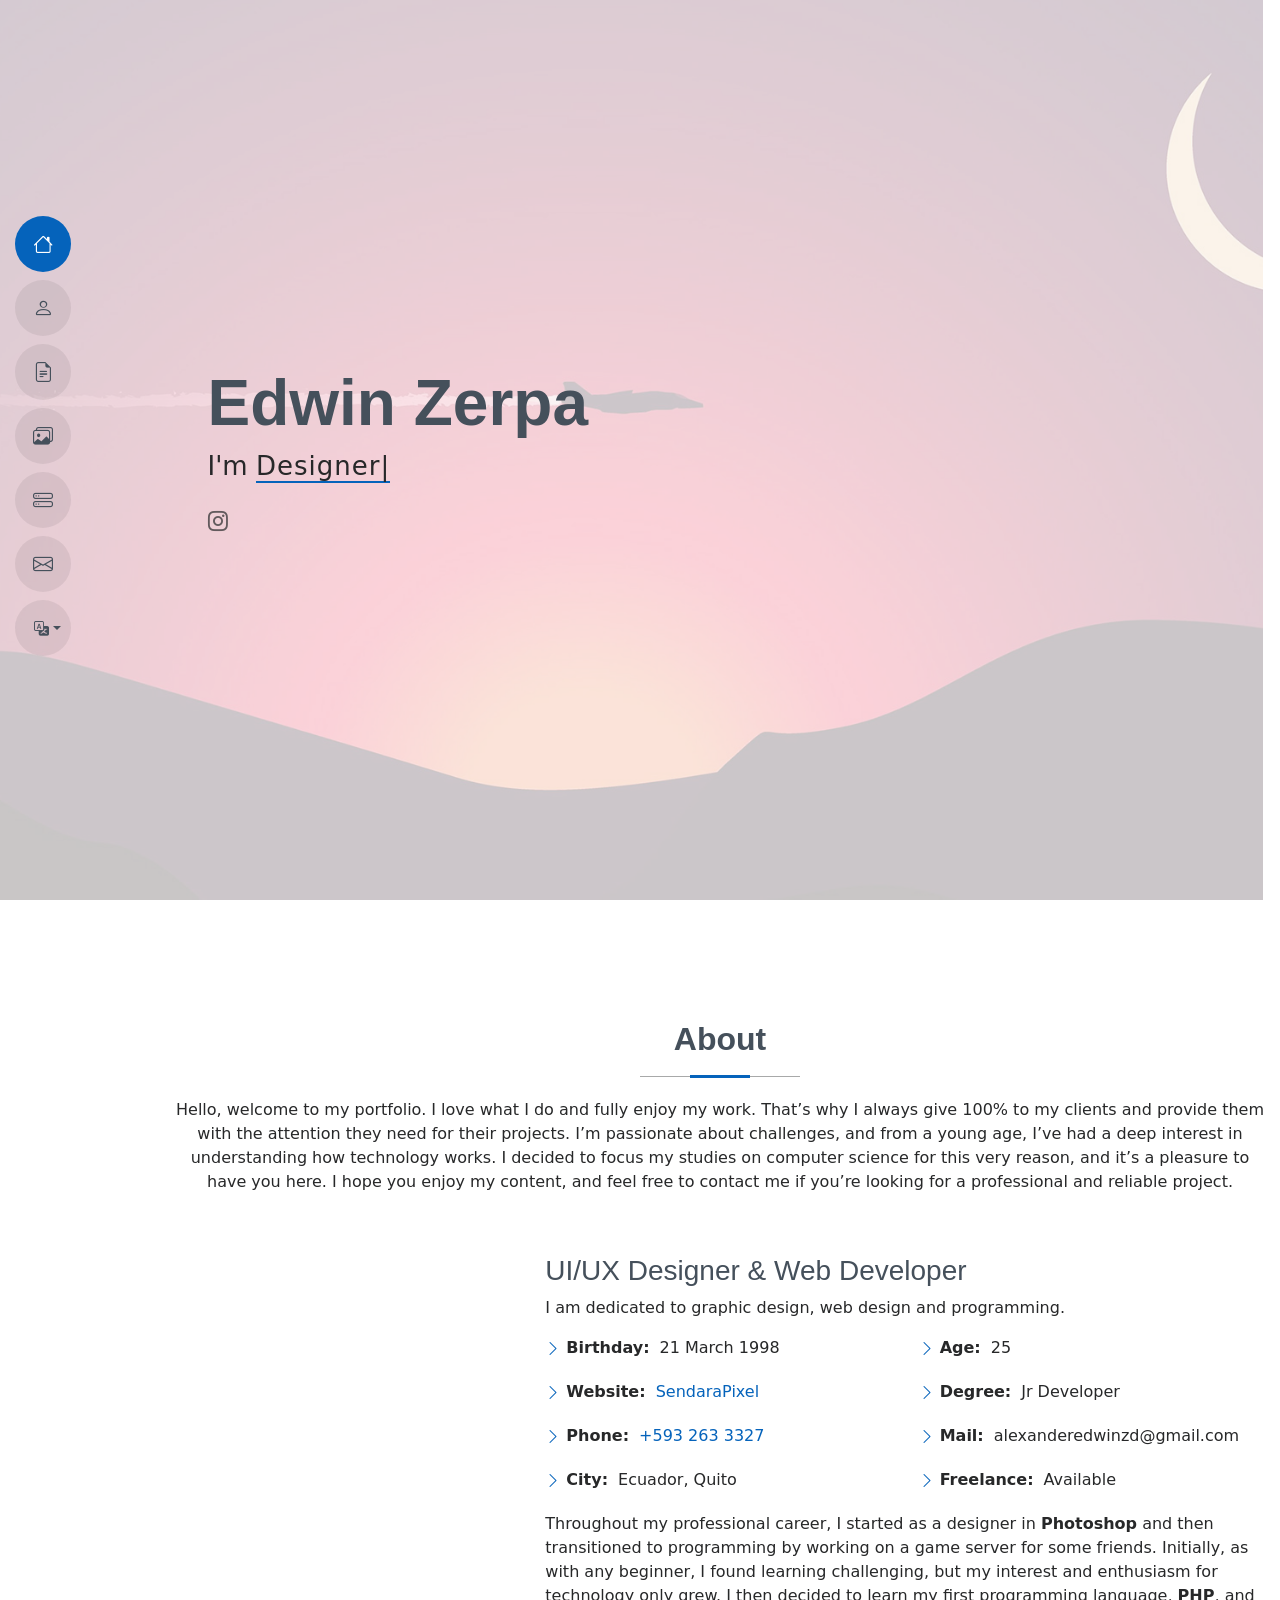
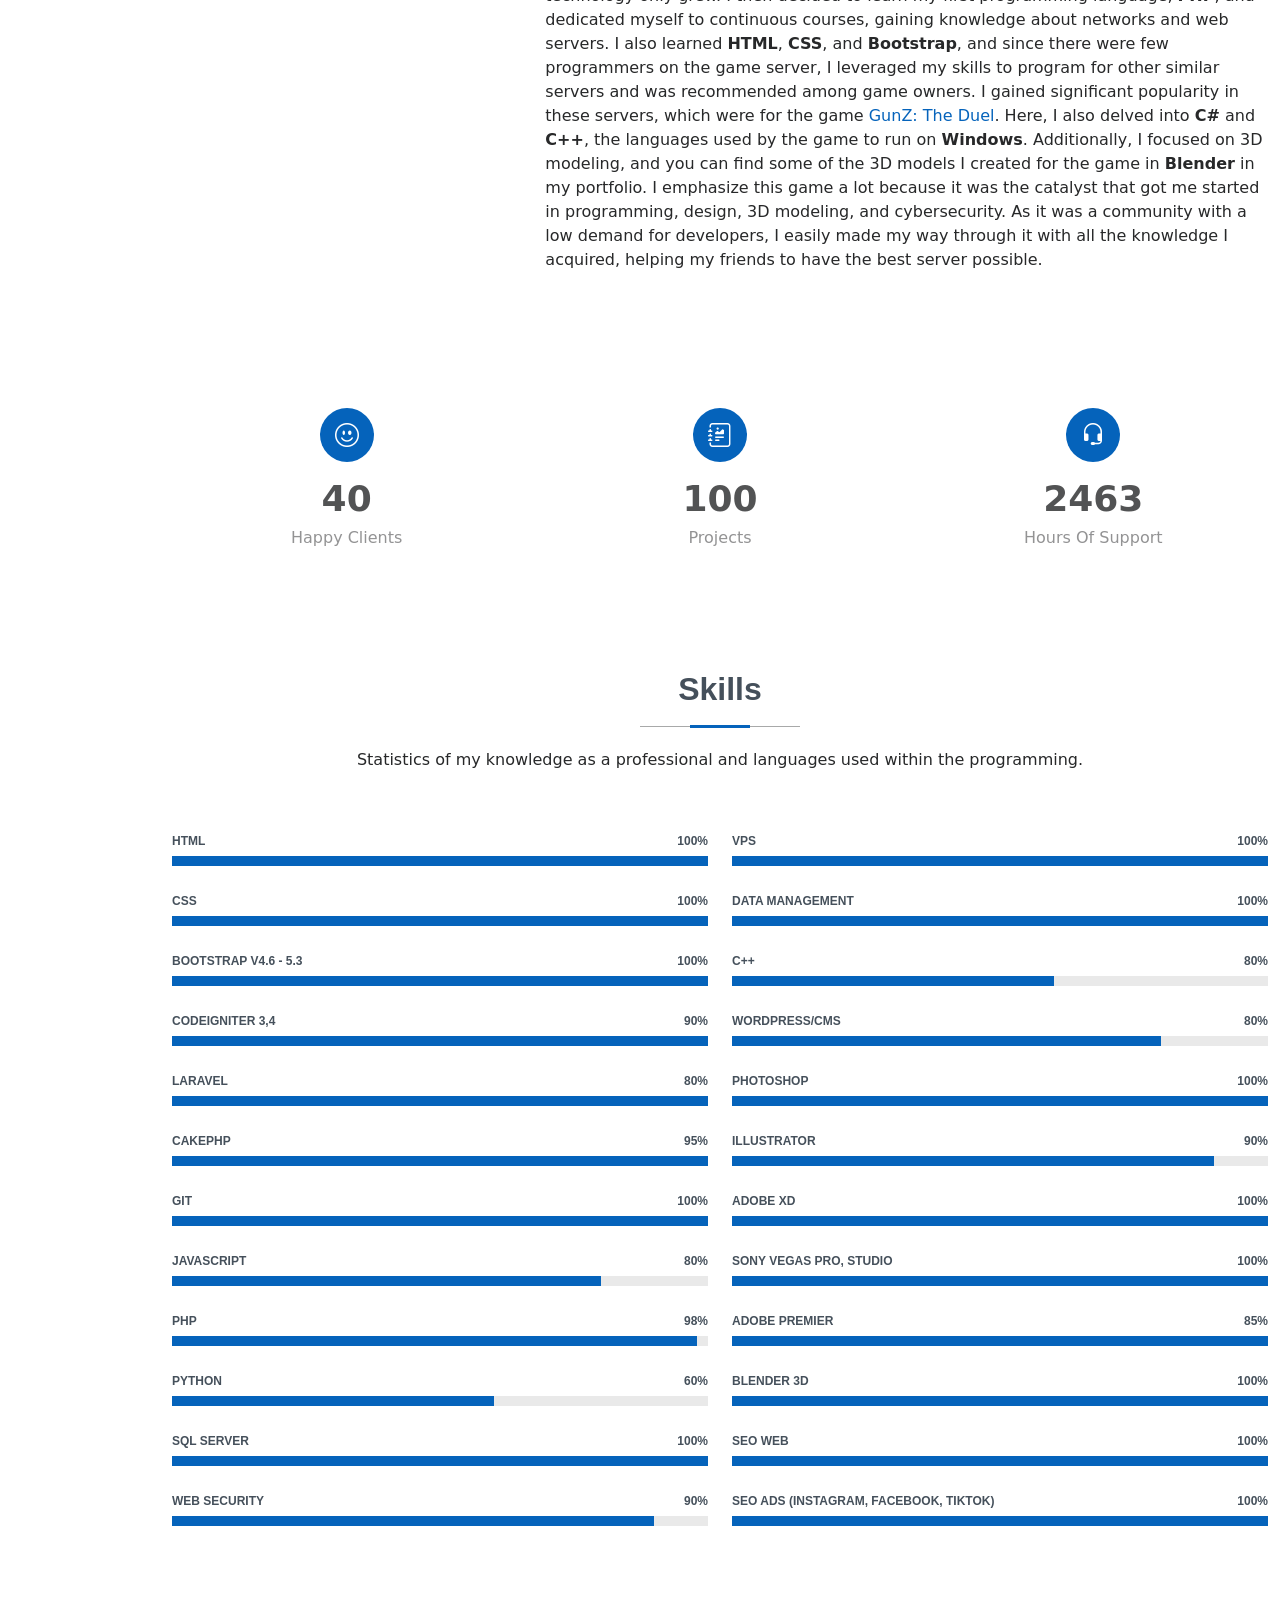
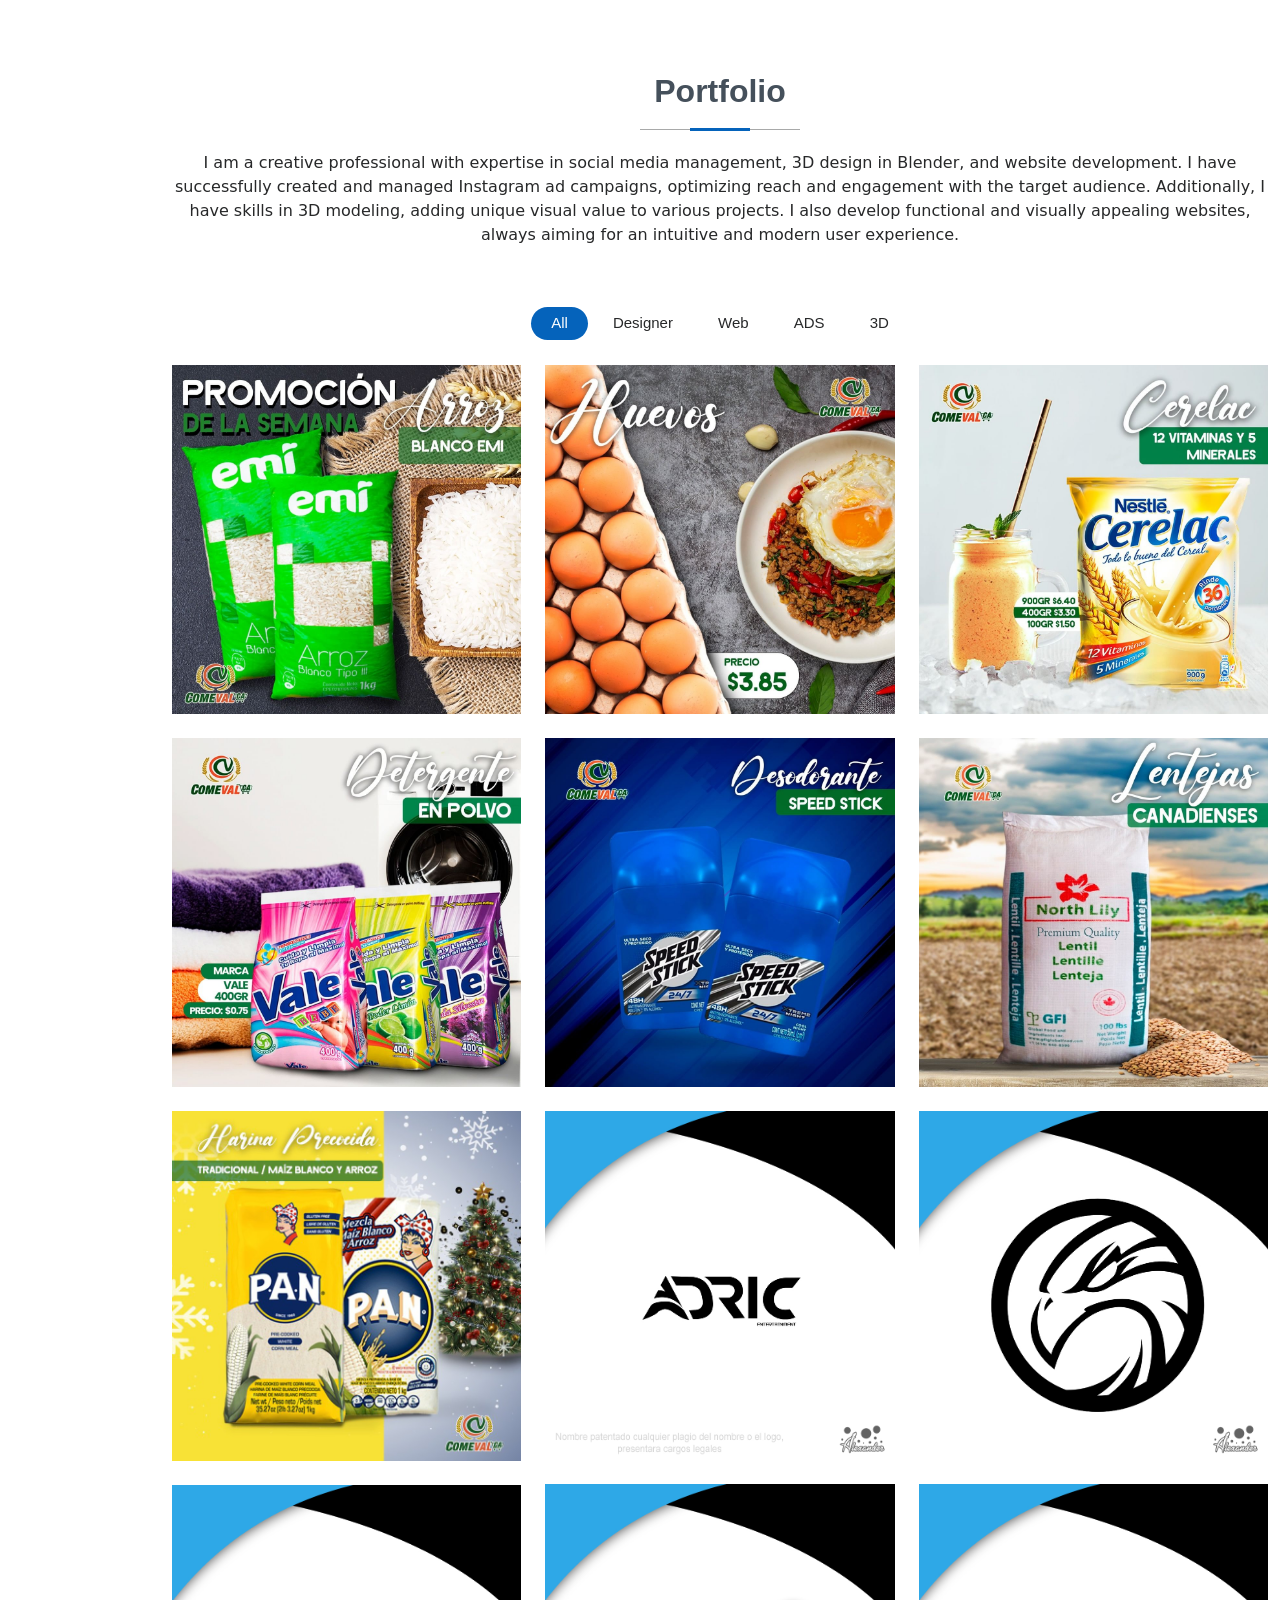
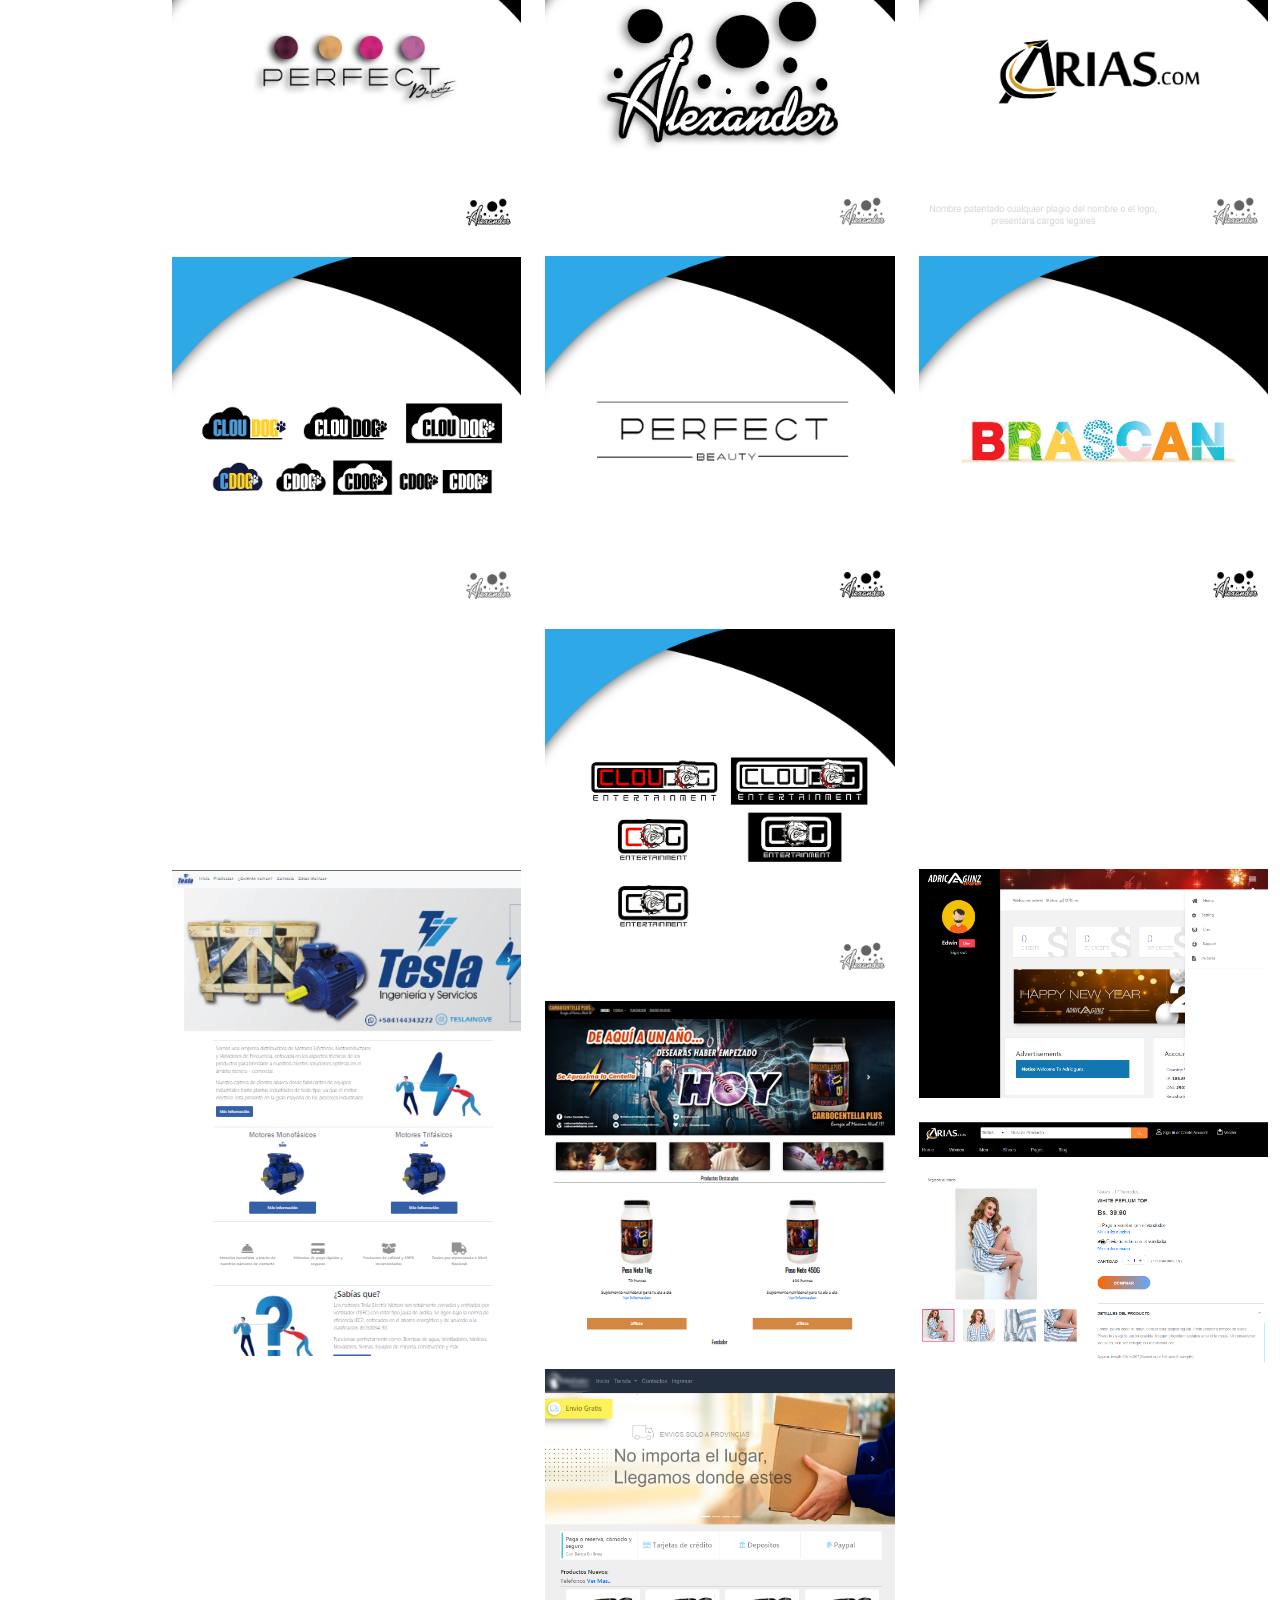
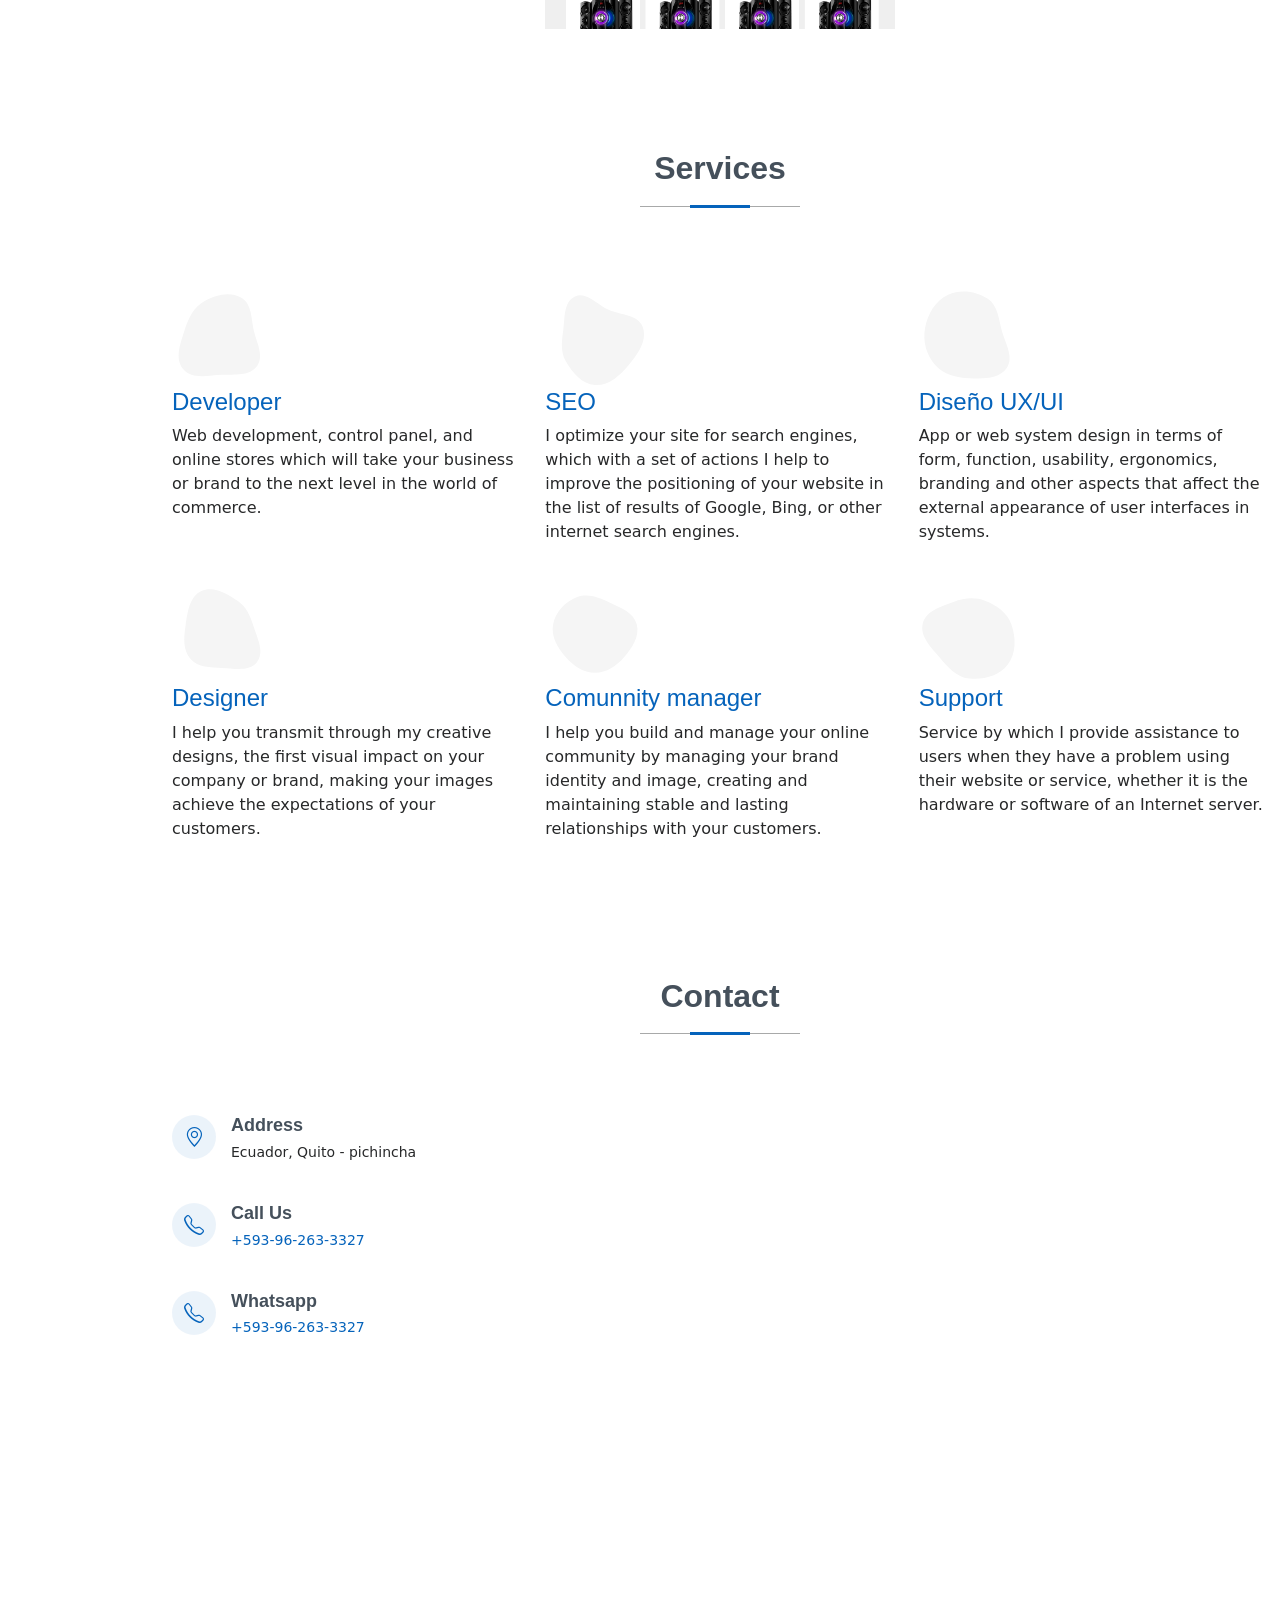
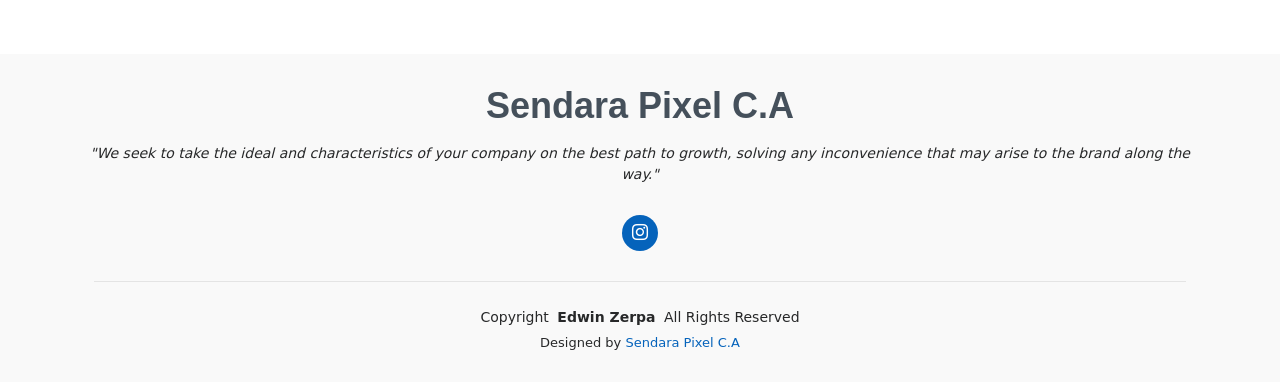
==== commit cad08d6c: "Update index.html" ====
--- a/index.html
+++ b/index.html
@@ -73,7 +73,7 @@
       <div class="container" data-aos="zoom-out">
         <div class="row justify-content-center">
           <div class="col-lg-9">
-            <h2>Edwin Zerpaa</h2>
+            <h2>Edwin Zerpa</h2>
             <p id="iam">I'm <span class="typed" data-typed-items="Designer, Developer, Freelancer"></span></p>
             <div class="social-links">
               <a href="https://www.instagram.com/sendarapixel/"><i class="bi bi-instagram"></i></a>
